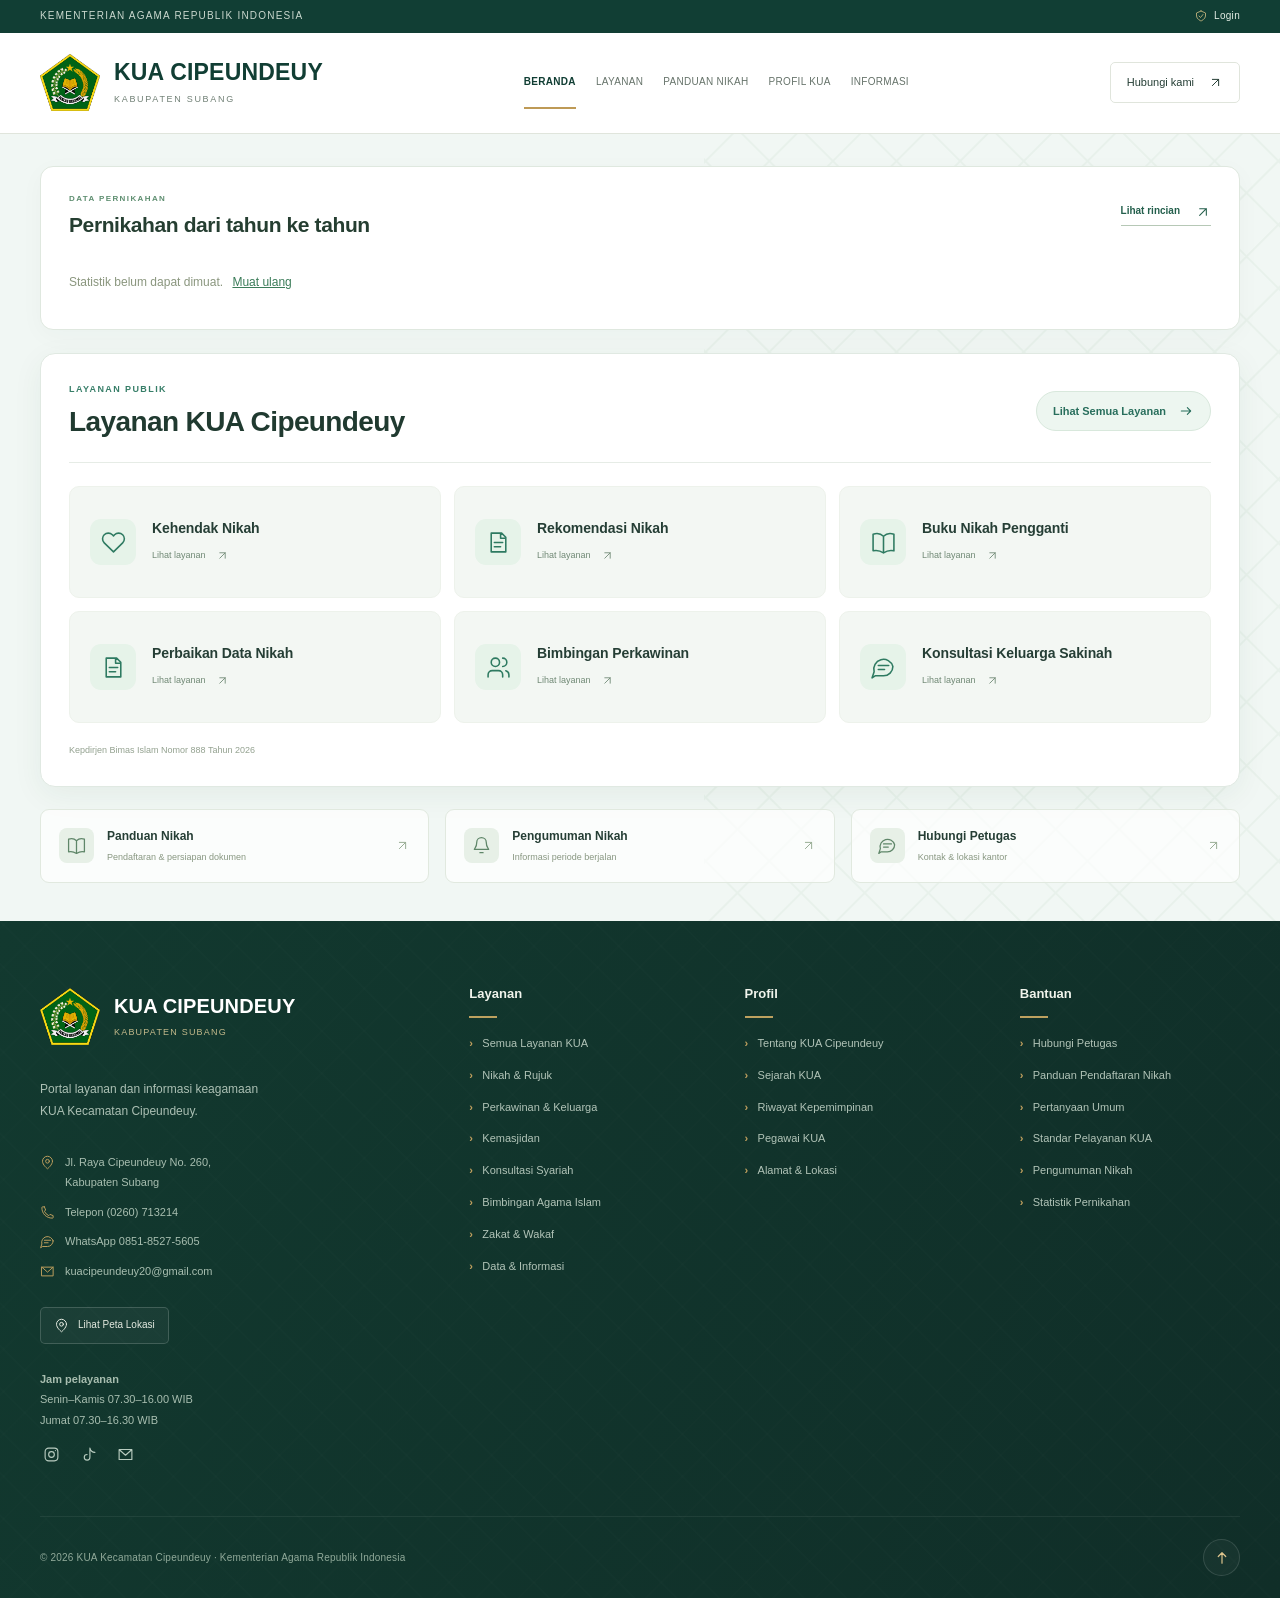
==== index.html @ 0cef2b8c "Add files via upload" ====
<!doctype html>
<html lang="id"><head><meta charset="utf-8"><meta name="viewport" content="width=device-width,initial-scale=1"><meta name="theme-color" content="#113e34"><meta name="description" content="Portal layanan KUA Kecamatan Cipeundeuy, Kabupaten Subang. Panduan layanan, pengumuman nikah, profil, dan kontak resmi."><title>KUA Cipeundeuy — Melayani dengan Hati</title><link rel="icon" href="assets/logo-kemenag-resmi.png"><link rel="stylesheet" href="style.css"></head><body>
<a class="skip" href="#main">Lewati ke konten</a><div class="utility"><div class="container"><span>KEMENTERIAN AGAMA REPUBLIK INDONESIA</span><a href="admin.html" id="adminLink" class="admin-entry" hidden>Panel Admin</a><button type="button" class="account-button" id="accountButton" aria-haspopup="dialog"><i data-icon="shield"></i><span id="accountButtonLabel">Login</span></button></div></div>
<header class="header"><div class="container header-inner"><a class="brand" href="#beranda" aria-label="KUA Cipeundeuy, beranda"><img src="assets/logo-kemenag-resmi.png" width="46" height="52" alt="Logo Kementerian Agama"><span><strong>KUA CIPEUNDEUY</strong><small>KABUPATEN SUBANG</small></span></a><nav class="desktop-nav" aria-label="Navigasi utama"><a href="#beranda">Beranda</a><a href="#layanan">Layanan</a><a href="#nikah">Panduan Nikah</a><a href="#profil">Profil KUA</a><a href="#informasi">Informasi</a></nav><a class="contact-top" href="#kontak">Hubungi kami <i data-icon="arrow"></i></a><button class="menu-toggle" aria-label="Buka menu" aria-expanded="false" aria-controls="mobileMenu"><i data-icon="menu"></i></button></div><nav id="mobileMenu" class="mobile-menu" hidden aria-label="Menu ponsel"><a href="#beranda">Beranda</a><a href="#layanan">Layanan masyarakat</a><a href="#nikah">Panduan nikah</a><a href="#profil">Profil & sejarah</a><a href="#pegawai">Pegawai KUA</a><a href="#informasi">Pengumuman & data</a><a href="#kontak">Kontak & lokasi</a></nav></header>
<main id="main" tabindex="-1"></main>
<footer class="footer official-footer" aria-label="Informasi dan navigasi KUA"><div class="container footer-top"><section class="footer-identity"><a class="brand light" href="#beranda"><img src="assets/logo-kemenag-resmi.png" width="62" height="70" alt="Logo Kementerian Agama"><span><strong>KUA CIPEUNDEUY</strong><small>KABUPATEN SUBANG</small></span></a><p class="footer-description">Portal layanan dan informasi keagamaan<br>KUA Kecamatan Cipeundeuy.</p><div class="footer-contact"><div><i data-icon="pin"></i><span>Jl. Raya Cipeundeuy No. 260,<br>Kabupaten Subang</span></div><a href="tel:0260713214"><i data-icon="phone"></i><span>Telepon (0260) 713214</span></a><a href="https://wa.me/6285185275605" target="_blank" rel="noopener"><i data-icon="chat"></i><span>WhatsApp 0851-8527-5605</span></a><a href="mailto:kuacipeundeuy20@gmail.com"><i data-icon="mail"></i><span>kuacipeundeuy20@gmail.com</span></a></div><a class="footer-map" href="https://www.google.com/maps/search/?api=1&query=Kantor+Urusan+Agama+Cipeundeuy+Subang" target="_blank" rel="noopener"><i data-icon="pin"></i>Lihat Peta Lokasi</a><p class="footer-hours"><strong>Jam pelayanan</strong><br>Senin–Kamis 07.30–16.00 WIB<br>Jumat 07.30–16.30 WIB</p><div class="footer-social" aria-label="Kanal resmi"><a href="https://www.instagram.com/kua.cipeundeuy.subang/" target="_blank" rel="noopener" aria-label="Instagram KUA Cipeundeuy"><svg viewBox="0 0 24 24" aria-hidden="true"><rect x="3" y="3" width="18" height="18" rx="5"/><circle cx="12" cy="12" r="4"/><path d="M17.5 6.5h.01"/></svg></a><a href="https://www.tiktok.com/@kua.cipeundeuy.subang" target="_blank" rel="noopener" aria-label="TikTok KUA Cipeundeuy"><svg viewBox="0 0 24 24" aria-hidden="true"><path d="M14 3v13a4 4 0 1 1-4-4M14 3c1 4 3 6 7 6"/></svg></a><a href="mailto:kuacipeundeuy20@gmail.com" aria-label="Email KUA Cipeundeuy"><i data-icon="mail"></i></a></div></section><section class="footer-links"><h3>Layanan</h3><a href="#layanan">Semua Layanan KUA</a><a href="#layanan?group=nikah">Nikah & Rujuk</a><a href="#layanan?group=keluarga">Perkawinan & Keluarga</a><a href="#layanan?group=masjid">Kemasjidan</a><a href="#layanan?group=syariah">Konsultasi Syariah</a><a href="#layanan?group=agama">Bimbingan Agama Islam</a><a href="#layanan?group=wakaf">Zakat & Wakaf</a><a href="#layanan?group=data">Data & Informasi</a></section><section class="footer-links"><h3>Profil</h3><a href="#profil">Tentang KUA Cipeundeuy</a><a href="#profil?section=sejarah">Sejarah KUA</a><a href="#profil?section=kepemimpinan">Riwayat Kepemimpinan</a><a href="#pegawai">Pegawai KUA</a><a href="#kontak">Alamat & Lokasi</a></section><section class="footer-links"><h3>Bantuan</h3><a href="#kontak">Hubungi Petugas</a><a href="#nikah">Panduan Pendaftaran Nikah</a><a href="#nikah?section=faq">Pertanyaan Umum</a><a href="assets/standar-pelayanan-kua-888-2026.pdf" target="_blank" rel="noopener">Standar Pelayanan KUA</a><a href="#informasi">Pengumuman Nikah</a><a href="#data">Statistik Pernikahan</a></section></div><div class="container footer-bottom"><span>© <span id="year"></span> KUA Kecamatan Cipeundeuy · Kementerian Agama Republik Indonesia</span><a href="#beranda" class="footer-backtop" aria-label="Kembali ke beranda"><i data-icon="right"></i></a></div></footer>
<nav class="bottom-nav" aria-label="Navigasi cepat ponsel"><a href="#beranda"><i data-icon="home"></i>Beranda</a><a href="#layanan"><i data-icon="grid"></i>Layanan</a><a href="#nikah"><i data-icon="book"></i>Panduan Nikah</a><a href="#informasi"><i data-icon="bell"></i>Informasi</a><a href="#kontak"><i data-icon="phone"></i>Kontak</a></nav>
<dialog id="detailDialog" aria-labelledby="dialogTitle"><div class="dialog-top"><span class="eyebrow">KUA CIPEUNDEUY</span><button id="closeDialog" class="icon-button" aria-label="Tutup"><i data-icon="close"></i></button></div><div id="dialogContent"></div></dialog><script type="module" src="app.js"></script><dialog id="accountDialog" aria-labelledby="accountTitle"><div class="dialog-top"><span class="eyebrow">AKSES PETUGAS</span><button type="button" class="icon-button" id="closeAccountDialog" aria-label="Tutup login"><i data-icon="close"></i></button></div><h2 id="accountTitle">Login Petugas</h2><p>Gunakan akun yang sudah terdaftar.</p><form id="accountForm"><label for="accountEmail">Email</label><input id="accountEmail" name="email" type="email" autocomplete="username" required placeholder="Email petugas"><label for="accountPassword">Password</label><input id="accountPassword" name="password" type="password" autocomplete="current-password" required placeholder="Masukkan password"><p id="accountError" class="account-error" role="status" aria-live="polite"></p><button type="submit" class="button" id="accountSubmit">Login</button></form></dialog><div id="accountNotice" class="account-notice" role="status" aria-live="polite" hidden></div><script type="module" src="auth.js"></script></body></html>
---- style.css ----
:root{--forest:#113e34;--green:#245f4c;--cream:#f7f6f0;--white:#fff;--gold:#be9a56;--ink:#253e35;--muted:#718077;--line:#e0e5dc;--soft:#eaf0e7}*{box-sizing:border-box}html{scroll-behavior:smooth;scroll-padding-top:96px}body{margin:0;color:var(--ink);background:var(--white);font:15px/1.65 'Segoe UI',Arial,sans-serif;-webkit-font-smoothing:antialiased}a{text-decoration:none;color:inherit}button,input,select{font:inherit}button,a,input,select,summary{touch-action:manipulation}button{cursor:pointer}button:focus-visible,a:focus-visible,input:focus-visible,summary:focus-visible,select:focus-visible{outline:3px solid var(--gold);outline-offset:4px}[hidden]{display:none!important}h1,h2,h3,p{margin:0}img{max-width:100%;display:block}svg{width:22px;height:22px;stroke:currentColor;fill:none;stroke-width:1.6;stroke-linecap:round;stroke-linejoin:round;flex-shrink:0}i{display:inline-flex;align-items:center;justify-content:center;font-style:normal}.container{width:min(1200px,calc(100% - 80px));margin:auto}.utility{background:var(--forest);color:#cbd9cf;font-size:10px;letter-spacing:1.2px;padding:8px 0}.utility .container{display:flex;justify-content:space-between}.utility a{letter-spacing:.2px}.utility strong{color:white;margin-left:10px;font-weight:500}.header{position:sticky;top:0;z-index:20;background:#fffffff5;backdrop-filter:blur(12px);border-bottom:1px solid var(--line)}.header-inner{height:90px;display:flex;align-items:center;justify-content:space-between;gap:24px}.brand{display:flex;align-items:center;gap:13px;flex-shrink:0}.brand img{object-fit:contain}.brand strong{display:block;font-size:21px;line-height:1.4;letter-spacing:-.5px;color:var(--forest)}.brand small{display:block;font-size:9px;letter-spacing:2px;color:var(--muted);margin-top:3px}.desktop-nav{display:flex;gap:27px;height:100%;align-items:center;font-size:12px}.desktop-nav a{position:relative;height:100%;display:flex;align-items:center;color:#66736a}.desktop-nav a.active{color:var(--forest);font-weight:600}.desktop-nav a.active:after{content:'';position:absolute;left:0;right:0;bottom:24px;height:2px;background:var(--gold)}.contact-top{padding:10px 16px;border:1px solid var(--line);display:flex;gap:14px;align-items:center;font-size:11px;border-radius:5px}.contact-top svg{width:15px;height:15px}.menu-toggle{display:none;background:none;border:0;color:var(--forest)}.mobile-menu{padding:10px 24px 22px;border-top:1px solid var(--line);background:white}.mobile-menu a{display:block;padding:10px 0;font-size:14px}.skip{position:fixed;top:-100px;left:20px;padding:10px;background:white;z-index:100}.skip:focus{top:10px}.eyebrow{font-size:10px;letter-spacing:2px;text-transform:uppercase;font-weight:600;color:#937e50;display:block}.serif{font-family:Georgia,'Times New Roman',serif;font-weight:400}.section{padding:70px 0}.section-head{display:flex;justify-content:space-between;align-items:end;gap:24px;margin-bottom:30px}.section-head h2{font:38px/1.2 Georgia,serif;letter-spacing:-.9px;margin-top:9px}.section-head p{font-size:13px;color:var(--muted);margin-top:12px;max-width:520px}.text-link{display:inline-flex;gap:15px;align-items:center;font-size:12px;font-weight:600;color:var(--green);border-bottom:1px solid #b6c8b6;padding-bottom:5px;white-space:nowrap}.text-link svg{width:16px;height:16px}.button{border:0;padding:13px 20px;border-radius:4px;background:var(--forest);color:white;display:inline-flex;gap:20px;align-items:center;font-size:12px;font-weight:600;justify-content:center}.button svg{width:16px;height:16px}.button.gold{background:#d8bf88;color:#1b3e31}.button.outline{background:transparent;border:1px solid var(--line);color:var(--forest)}.button:hover{filter:brightness(1.08)}
/* Opening composition */
.hero{background:var(--cream);padding:34px 0 0}.hero-grid{display:grid;grid-template-columns:1.15fr 1fr;gap:0;border-radius:8px;overflow:hidden;background:var(--forest);min-height:390px}.hero-copy{padding:48px 42px 45px;color:white;position:relative}.hero-copy:after{content:'';position:absolute;bottom:-90px;right:-70px;width:240px;height:240px;border:1px solid #ffffff0c;border-radius:50%;pointer-events:none}.hero-copy .eyebrow{color:#d1b77d;font-size:9px;display:flex;align-items:center;gap:10px}.hero-copy .eyebrow:before{content:'';height:1px;width:25px;background:#c6a86b}.hero h1{font:48px/1.13 Georgia,serif;letter-spacing:-1.2px;margin:22px 0 17px;position:relative;z-index:1}.hero h1 em{font-style:normal;color:#dfc68e}.hero-copy p{font-size:13px;color:#c3d4c8;max-width:380px;line-height:1.8}.hero-actions{display:flex;gap:24px;align-items:center;flex-wrap:wrap;margin-top:27px}.hero-actions .subtle{font-size:11px;color:#d4dfd5;display:flex;gap:8px;align-items:center}.hero-actions .subtle svg{width:16px}.hero-photo{position:relative;min-height:360px;background:#68806a;overflow:hidden}.hero-photo img{width:100%;height:100%;object-fit:cover;position:absolute;inset:0;filter:brightness(.86)}.hero-photo:after{content:'';position:absolute;inset:0;background:linear-gradient(0deg,#12352adc,transparent 70%)}.photo-caption{position:absolute;bottom:30px;left:30px;right:30px;z-index:1;color:white;display:flex;justify-content:space-between;gap:20px;align-items:end}.photo-caption small{color:#d7c48f;letter-spacing:1.5px;font-size:9px}.photo-caption strong{font:25px/1.3 Georgia;display:block;margin-top:7px}.photo-caption .photo-mark{border:1px solid #ffffff6b;width:40px;height:40px;display:grid;place-items:center;border-radius:50%}.quick-strip{display:grid;grid-template-columns:repeat(3,1fr);padding:24px 0;border-bottom:1px solid #dee3d8}.quick-strip a{display:flex;align-items:center;gap:15px;padding:2px 28px;border-right:1px solid #d9ded4}.quick-strip a:first-child{padding-left:0}.quick-strip a:last-child{border:0}.quick-strip svg{color:#778d6d;width:23px}.quick-strip strong{font-size:12px;display:block;font-weight:600}.quick-strip small{font-size:10px;color:var(--muted);display:block}.quick-strip .go{width:15px;margin-left:auto}.services{background:var(--cream);padding:48px 0 58px}.services .section-head{margin-bottom:26px}.search-box{display:flex;align-items:center;gap:12px;background:white;border:1px solid var(--line);border-radius:5px;padding:11px 14px;min-width:265px}.search-box svg{width:17px;color:#78907c}.search-box input{border:0;background:transparent;outline:0;min-width:0;width:100%;font-size:12px}.service-grid{display:grid;grid-template-columns:repeat(3,1fr);gap:15px}.service-card{padding:24px;background:#fff;border:1px solid #e0e4d9;border-radius:6px;position:relative;text-align:left;color:var(--ink);min-height:192px;transition:transform .18s,border-color .18s,box-shadow .18s}.service-card:hover{transform:translateY(-4px);border-color:#8fa58a;box-shadow:0 8px 26px #1d47330b}.service-card .s-icon{width:39px;height:39px;background:#eff3e9;border-radius:9px;color:#4d775b;display:grid;place-items:center}.service-card .s-icon svg{width:22px}.service-card .s-arrow{position:absolute;top:27px;right:24px;color:#99a88e}.service-card .s-arrow svg{width:17px}.service-card h3{font-size:15px;font-weight:600;letter-spacing:-.2px;margin:17px 0 7px}.service-card p{font-size:11px;color:var(--muted);max-width:280px;line-height:1.8}.service-card.featured{border-top:3px solid var(--gold);padding-top:22px}.service-note{font-size:10px;color:#7b846f;display:flex;gap:10px;margin-top:20px;align-items:center}.service-note svg{width:15px;height:15px}.empty{padding:30px;background:#f2f4ed;border:1px dashed #ccd7c8;border-radius:6px;color:var(--muted);font-size:13px;grid-column:1/-1}.empty strong{display:block;color:var(--ink);font-size:14px;margin-bottom:6px}.empty button{margin-top:14px}.announcement-section{background:#fff}.announcement-panel{display:grid;grid-template-columns: .7fr 1.3fr;gap:50px;align-items:start}.announcement-aside h2{font:38px/1.2 Georgia;margin:12px 0 18px;letter-spacing:-.8px}.announcement-aside p{color:var(--muted);font-size:13px;line-height:1.8;max-width:300px}.announcement-aside .text-link{margin-top:25px}.announcement-list{display:grid;gap:14px}.announcement-row{display:flex;gap:23px;align-items:center;background:#fafbf6;border:1px solid var(--line);padding:20px;border-radius:6px}.date-tile{text-align:center;background:#eaf0e6;border-radius:5px;min-width:62px;padding:9px 7px;line-height:1.1;color:var(--forest)}.date-tile small{font-size:9px;letter-spacing:1px;display:block}.date-tile strong{font:28px Georgia;display:block;margin:3px 0}.announcement-row h3{font:19px/1.4 Georgia;margin-bottom:4px}.announcement-row p{font-size:11px;color:var(--muted)}.announcement-row button{margin-left:auto;background:transparent;border:0;color:var(--green);padding:8px}.announcement-row svg{width:18px}.section-label{font-size:10px;color:var(--muted);display:flex;align-items:center;gap:7px;margin-bottom:13px}.dot{width:6px;height:6px;border-radius:50%;background:#628756;display:inline-block}.journey{background:#eef2e9}.journey-grid{display:grid;grid-template-columns:1fr 2fr;gap:70px}.journey h2{font:35px/1.2 Georgia;margin-top:12px}.steps{display:grid;grid-template-columns:repeat(4,1fr);gap:25px}.step-num{font:26px Georgia;color:var(--gold);padding-bottom:16px;border-bottom:1px solid #d5dfcf;display:block}.steps h3{font-size:12px;margin:17px 0 8px}.steps p{font-size:11px;color:var(--muted);line-height:1.8}.gallery-heading .text-link{margin-bottom:4px}.home-gallery{display:grid;grid-template-columns:1.1fr 1fr;gap:45px;align-items:center}.home-gallery-image{aspect-ratio:1.65;border-radius:6px;overflow:hidden;background:#e4eadf}.home-gallery-image img{width:100%;height:100%;object-fit:cover}.gallery-copy .pill{font-size:9px;letter-spacing:1px;background:var(--soft);padding:6px 10px;border-radius:3px;display:inline-block;color:var(--green)}.gallery-copy h3{font:30px/1.25 Georgia;margin:16px 0 12px}.gallery-copy p{font-size:13px;color:var(--muted);margin-bottom:20px}.gallery-copy small{color:#8a937f;font-size:10px;display:block;margin-bottom:15px}.cta{background:var(--cream);padding:0 0 65px}.cta-inner{background:var(--forest);border-radius:7px;padding:34px 40px;color:white;display:flex;justify-content:space-between;align-items:center;gap:25px}.cta h2{font:29px Georgia;margin-bottom:9px}.cta p{font-size:12px;color:#c2d2c5}.footer{background:#0c2f28;color:#a8beb0;padding-top:48px}.footer-top{display:grid;grid-template-columns:1.4fr .8fr .8fr 1.2fr;gap:35px;padding-bottom:40px}.brand.light strong{color:white;font-size:20px}.brand.light small{color:#a0b6a5}.footer h3{color:#e9eee5;font-size:11px;margin-bottom:17px;font-weight:600}.footer p{font-size:11px;line-height:1.9;margin-top:17px}.footer a:not(.brand){display:block;font-size:11px;margin-bottom:8px;overflow-wrap:anywhere}.footer-bottom{padding:18px 0;border-top:1px solid #ffffff13;display:flex;justify-content:space-between;gap:15px;font-size:9px;letter-spacing:.2px}.bottom-nav{display:none}
/* Inner pages */
.page-banner{background:var(--cream);padding:39px 0 42px;border-bottom:1px solid var(--line)}.breadcrumb{font-size:10px;color:#8c9688;margin-bottom:17px;display:flex;gap:10px;align-items:center}.breadcrumb a{color:var(--green)}.page-banner h1{font:46px/1.2 Georgia;letter-spacing:-1px;margin:8px 0 13px}.page-banner p{font-size:13px;color:var(--muted);max-width:620px}.page-content{padding:48px 0 70px;min-height:45vh}.page-nav{display:flex;gap:7px;flex-wrap:wrap;border-bottom:1px solid var(--line);padding-bottom:20px;margin-bottom:30px}.tab{padding:9px 16px;border:1px solid var(--line);border-radius:4px;background:white;color:var(--muted);font-size:11px}.tab.active{background:var(--forest);color:white;border-color:var(--forest)}.profile-intro{display:grid;grid-template-columns:1.1fr 1fr;gap:65px;margin-bottom:55px}.profile-intro h2{font:34px/1.25 Georgia;margin-bottom:18px}.profile-intro p{font-size:13px;color:var(--muted);line-height:1.9;margin-bottom:14px}.profile-facts{background:var(--soft);border-radius:7px;padding:30px}.profile-facts div{padding:14px 0;border-bottom:1px solid #d6dfd0;font-size:12px}.profile-facts div:last-child{border:0}.profile-facts small{color:var(--muted);display:block;font-size:10px}.profile-facts strong{font-weight:600}.timeline{display:grid;grid-template-columns:repeat(3,1fr);gap:30px;margin-top:25px}.timeline article{border-top:2px solid #c0a36c;padding-top:22px}.timeline .year{font:33px Georgia;color:var(--gold)}.timeline h3{font-size:14px;margin:12px 0 8px}.timeline p{font-size:12px;color:var(--muted)}.people-grid{display:grid;grid-template-columns:repeat(4,1fr);gap:22px}.person{border:1px solid var(--line);border-radius:6px;overflow:hidden;background:white}.person-img{aspect-ratio:1.1;background:#edf1e8;display:flex;align-items:center;justify-content:center;color:#809476;font:44px Georgia;overflow:hidden}.person-img img{width:100%;height:100%;object-fit:cover;object-position:50% 20%}.person-body{padding:18px}.person h3{font-size:14px;line-height:1.5;font-weight:600}.person p{font-size:11px;color:var(--muted);margin-top:7px}.person .period{display:inline-block;background:var(--soft);padding:4px 7px;margin-bottom:9px;border-radius:3px;font-size:9px;color:var(--green)}.leadership{margin-top:60px}.leadership h2{font:32px Georgia;margin-bottom:24px}.gallery-grid{display:grid;grid-template-columns:repeat(3,1fr);gap:24px}.gallery-item{border:1px solid var(--line);border-radius:6px;overflow:hidden;text-align:left;padding:0;background:white;color:var(--ink)}.gallery-item .media{aspect-ratio:1.5;overflow:hidden;background:var(--soft)}.gallery-item img,.gallery-item video{width:100%;height:100%;object-fit:cover;transition:transform .3s}.gallery-item:hover img{transform:scale(1.04)}.gallery-item .info{padding:20px}.gallery-item small{color:#8b997f;font-size:9px;text-transform:uppercase;letter-spacing:1px}.gallery-item h3{font:23px/1.3 Georgia;margin:10px 0}.gallery-item p{font-size:11px;color:var(--muted)}.contact-layout{display:grid;grid-template-columns:1fr 1.2fr;gap:55px}.contact-layout h2{font:31px Georgia;margin-bottom:22px}.contact-list{display:grid;gap:0}.contact-list a{padding:20px 0;display:flex;align-items:start;gap:18px;border-bottom:1px solid var(--line)}.contact-list svg{color:#79966c}.contact-list small{display:block;color:var(--muted);font-size:10px;margin-bottom:4px}.contact-list strong{font-size:13px;font-weight:600;overflow-wrap:anywhere}.location-panel{background:var(--soft);border:1px solid var(--line);border-radius:7px;padding:32px;position:relative;overflow:hidden;min-height:370px;display:flex;flex-direction:column;justify-content:end}.location-pattern{position:absolute;inset:0;background:linear-gradient(45deg,transparent 44%,#d5dfcf 45%,#d5dfcf 47%,transparent 48%),linear-gradient(-25deg,transparent 40%,#fff 41%,#fff 43%,transparent 44%);opacity:.7}.location-panel>div:not(.location-pattern){position:relative}.location-panel .pin{background:var(--forest);color:#d7bb7d;width:58px;height:58px;border-radius:50%;display:grid;place-items:center;margin-bottom:30px;box-shadow:0 0 0 12px #113e3410}.location-panel h3{font:29px Georgia;margin-bottom:10px}.location-panel p{font-size:12px;color:var(--muted);max-width:280px}.location-panel .button{margin-top:22px}.contact-notice{font-size:11px;color:var(--muted);margin-top:25px}.faq{margin-top:55px;max-width:850px}.faq h2{font:32px Georgia;margin-bottom:20px}.faq details{padding:18px 0;border-bottom:1px solid var(--line);font-size:13px}.faq summary{cursor:pointer;font-weight:600}.faq details p{font-size:12px;color:var(--muted);margin-top:12px;line-height:1.9}.stats-grid{display:grid;grid-template-columns:1fr 1fr;gap:20px;margin-bottom:25px}.stat{border:1px solid var(--line);border-radius:6px;padding:26px;background:#fbfcf8}.stat small{display:block;color:var(--muted);font-size:11px}.stat strong{font:35px Georgia;margin:7px 0;display:block}.stat span{font-size:10px;color:var(--muted)}.chart-panel{padding:28px;border:1px solid var(--line);border-radius:6px}.chart-panel h2{font:27px Georgia}.chart-panel p{font-size:11px;color:var(--muted);margin:10px 0 25px}.bar-chart{display:flex;align-items:end;gap:14px;min-height:220px;overflow-x:auto;padding:25px 5px 15px}.bar-item{min-width:40px;flex:1;text-align:center;font-size:10px;color:var(--muted)}.bar{width:70%;margin:7px auto;background:#41705b;border-radius:4px 4px 0 0;min-height:3px}.private-note{margin-top:22px;background:var(--soft);padding:20px;font-size:12px;color:var(--green);border-radius:6px}.private-note strong{display:block;margin-bottom:5px}.info-layout{max-width:950px}.info-layout .announcement-row{padding:25px}.service-subhead{margin:50px 0 20px;font:30px Georgia}dialog{width:min(640px,calc(100% - 32px));max-height:88vh;border:0;border-radius:10px;padding:28px;color:var(--ink);box-shadow:0 25px 100px #0003}dialog::backdrop{background:#0c3129bc;backdrop-filter:blur(4px)}.dialog-top{display:flex;justify-content:space-between;align-items:center;margin-bottom:18px}.icon-button{border:0;width:34px;height:34px;background:#eef2e8;color:var(--green);border-radius:50%;display:grid;place-items:center}.icon-button svg{width:17px}dialog h2{font:32px/1.25 Georgia;margin:12px 0 17px}dialog p{font-size:13px;color:var(--muted);line-height:1.9;margin-bottom:14px}dialog h3{font-size:13px;margin:21px 0 10px}dialog ul,dialog ol{padding-left:20px;font-size:12px;color:var(--muted);line-height:1.9}dialog .dialog-actions{display:flex;gap:12px;margin-top:25px;flex-wrap:wrap}.dialog-image{width:100%;max-height:55vh;object-fit:contain;border-radius:5px;background:var(--cream)}.couple{display:grid;grid-template-columns:1fr 1fr;gap:18px;margin:20px 0}.couple img{width:90px;height:110px;object-fit:cover;border-radius:6px;margin:auto}.couple div{text-align:center}.couple h3{font-size:13px;margin:10px 0 0}.couple small{font-size:10px;color:var(--muted)}.dialog-meta{background:var(--soft);padding:18px;border-radius:5px;font-size:12px}.dialog-meta p{margin:4px 0}.loading{color:var(--muted);font-size:12px;padding:25px 0;display:flex;align-items:center;gap:10px}.loading:before{content:'';width:12px;height:12px;border:2px solid #dce5d5;border-top-color:var(--green);border-radius:50%;animation:spin 1s linear infinite}@keyframes spin{to{transform:rotate(360deg)}}.page-content .search-box{max-width:400px;margin-bottom:25px}.preview-note{font-size:10px;color:var(--muted);margin-top:12px}
@media(min-width:1400px){.hero-grid{min-height:420px}.hero h1{font-size:53px}.hero-copy{padding:50px}}
@media(max-width:1050px){.container{width:calc(100% - 48px)}.desktop-nav{gap:17px}.brand strong{font-size:18px}.contact-top{display:none}.hero h1{font-size:44px}.hero-copy{padding:35px}.journey-grid{grid-template-columns:1fr;gap:30px}.people-grid{grid-template-columns:repeat(3,1fr)}.footer-top{grid-template-columns:1.2fr 1fr;gap:30px}.announcement-panel{gap:30px}.service-card{padding:20px}.hero-actions{gap:15px}.quick-strip a{padding:2px 18px}}
@media(max-width:720px){.container{width:calc(100% - 36px)}body{font-size:14px}.utility{font-size:8px;padding:7px 0;letter-spacing:.7px}.utility a{display:none}.header-inner{height:74px;gap:15px}.brand img{width:36px;height:42px}.brand strong{font-size:18px}.brand small{font-size:8px;letter-spacing:1.4px}.brand{gap:10px}.desktop-nav{display:none}.menu-toggle{display:grid;place-items:center;padding:9px}.header{position:sticky}.hero{padding-top:18px}.hero-grid{grid-template-columns:1fr;min-height:0;border-radius:6px}.hero-copy{padding:30px 24px 32px}.hero-copy .eyebrow{font-size:8px;letter-spacing:1.5px}.hero h1{font-size:38px;letter-spacing:-1px;margin:18px 0 14px}.hero-copy p{font-size:12px;max-width:100%;line-height:1.8}.hero-actions{margin-top:23px;gap:17px}.hero-actions .button{padding:12px 16px;font-size:11px;gap:13px}.hero-actions .subtle{font-size:10px}.hero-photo{display:none}.quick-strip{grid-template-columns:1fr 1fr;padding:19px 0;gap:0}.quick-strip a{padding:2px 0;gap:9px}.quick-strip a:nth-child(2){padding-left:17px;border:0}.quick-strip a:last-child{display:none}.quick-strip svg{width:19px}.quick-strip strong{font-size:10px}.quick-strip small{font-size:9px}.quick-strip .go{display:none}.section{padding:44px 0}.services{padding:33px 0 37px}.section-head{display:block;margin-bottom:22px}.section-head h2{font-size:31px;letter-spacing:-.7px}.section-head p{font-size:12px;margin-top:10px}.eyebrow{font-size:9px;letter-spacing:1.7px}.section-head .text-link{margin-top:18px;font-size:11px}.search-box{min-width:0;width:100%;padding:10px 12px;margin-top:18px}.search-box input{font-size:16px}.service-grid{grid-template-columns:repeat(2,minmax(0,1fr));gap:10px}.service-card{min-height:210px;padding:17px 15px}.service-card.featured{padding-top:15px}.service-card .s-icon{width:34px;height:34px;border-radius:7px}.service-card .s-icon svg{width:19px}.service-card .s-arrow{top:22px;right:14px}.service-card .s-arrow svg{width:13px}.service-card h3{font-size:13px;line-height:1.5;margin-top:15px;overflow-wrap:anywhere}.service-card p{font-size:10px;line-height:1.8}.service-note{font-size:9px;align-items:start;margin-top:16px}.service-note svg{margin-top:2px}.announcement-panel{grid-template-columns:1fr;gap:24px}.announcement-aside h2{font-size:31px;margin:10px 0 12px}.announcement-aside p{font-size:12px;max-width:100%}.announcement-aside .text-link{margin-top:16px;font-size:11px}.announcement-row{padding:16px;gap:14px}.announcement-row h3{font-size:17px}.announcement-row p{font-size:10px}.date-tile{min-width:50px;padding:8px 5px}.date-tile strong{font-size:25px}.date-tile small{font-size:8px}.announcement-row button{padding:3px}.journey-grid{gap:25px}.journey h2{font-size:30px;max-width:300px}.steps{grid-template-columns:repeat(2,1fr);gap:25px}.step-num{font-size:25px;padding-bottom:10px}.steps h3{font-size:12px;margin-top:13px}.steps p{font-size:11px}.home-gallery{grid-template-columns:1fr;gap:22px}.gallery-copy h3{font-size:26px;margin:12px 0 10px}.gallery-copy p{font-size:12px}.gallery-copy .text-link{font-size:11px}.cta{padding-bottom:40px}.cta-inner{padding:26px;display:block}.cta h2{font-size:27px;line-height:1.3}.cta p{font-size:11px}.cta .button{margin-top:22px}.footer{padding-top:35px}.footer-top{grid-template-columns:1fr 1fr;gap:28px 20px;padding-bottom:30px}.footer-top>div:first-child{grid-column:1/-1}.footer-top>div:last-child{grid-column:1/-1}.footer p{font-size:11px;margin-top:12px}.footer h3{margin-bottom:13px}.footer-bottom{display:block;font-size:9px;padding-bottom:98px}.footer-bottom span{display:block;margin-bottom:7px}.bottom-nav{display:flex;position:fixed;bottom:0;left:0;right:0;z-index:25;background:#fffffff7;backdrop-filter:blur(15px);border-top:1px solid #dbe3d6;justify-content:space-around;padding:9px 10px calc(9px + env(safe-area-inset-bottom));box-shadow:0 -5px 24px #123c3107}.bottom-nav a{display:flex;flex-direction:column;align-items:center;gap:4px;font-size:9px;color:#83907f;min-width:60px}.bottom-nav a svg{width:20px;height:20px}.bottom-nav a.active{color:var(--forest);font-weight:600}.page-banner{padding:25px 0 30px}.page-banner h1{font-size:36px}.page-banner p{font-size:12px}.breadcrumb{font-size:9px;margin-bottom:14px}.page-content{padding:30px 0 45px}.profile-intro{grid-template-columns:1fr;gap:22px;margin-bottom:36px}.profile-intro h2{font-size:29px}.profile-intro p{font-size:12px}.profile-facts{padding:20px}.timeline{grid-template-columns:1fr;gap:25px}.timeline article{display:grid;grid-template-columns:70px 1fr;gap:0 15px;padding-top:17px}.timeline .year{grid-row:span 2;font-size:29px}.timeline h3{margin:0 0 6px}.timeline p{font-size:11px}.people-grid{grid-template-columns:repeat(2,minmax(0,1fr));gap:12px}.person-body{padding:14px}.person h3{font-size:12px}.person p{font-size:10px}.leadership{margin-top:38px}.leadership h2{font-size:27px}.gallery-grid{grid-template-columns:1fr}.gallery-item h3{font-size:24px}.contact-layout{grid-template-columns:1fr;gap:28px}.contact-layout h2{font-size:29px;margin-bottom:10px}.location-panel{min-height:320px;padding:25px}.contact-list strong{font-size:12px}.contact-list a{padding:16px 0}.faq{margin-top:35px}.faq h2{font-size:28px}.faq details{font-size:12px}.stats-grid{gap:12px}.stat{padding:18px}.stat strong{font-size:27px}.stat small{font-size:10px}.chart-panel{padding:20px}.chart-panel h2{font-size:24px}.page-nav{gap:6px;margin-bottom:23px;padding-bottom:17px}.tab{font-size:10px;padding:8px 12px}.info-layout .announcement-row{padding:17px}.private-note{font-size:11px}.service-subhead{font-size:27px}.empty{font-size:12px;padding:23px}dialog{padding:22px;max-height:85vh}dialog h2{font-size:28px}dialog p{font-size:12px}.dialog-actions .button{width:100%}}
@media(prefers-reduced-motion:reduce){*,*::before,*::after{scroll-behavior:auto!important;animation:none!important;transition:none!important}}
.hero-title-mobile{display:none}@media(max-width:720px){.hero-title-desktop{display:none}.hero-title-mobile{display:block}.hero h1{font-size:31px;line-height:1.17}.hero-copy{padding:25px 22px}.hero-copy p{font-size:11px}.hero-actions{margin-top:20px}.hero-actions .subtle{font-size:9px}.hero-actions .button{padding:11px 13px}.hero-actions{gap:12px}}
.hero-grid{grid-template-columns:1.2fr 1fr}.hero-service-panel{margin:28px 28px 28px 0;background:#f3f2e8;border:1px solid #d5d9c4;border-radius:5px;padding:28px 30px;align-self:stretch;color:var(--forest)}.hero-service-panel .eyebrow{font-size:9px;color:#8f7a47}.hero-service-panel h2{font:32px/1.15 Georgia;margin:14px 0 12px;letter-spacing:-.7px}.hero-service-panel>p{font-size:11px;line-height:1.7;color:#7b8370;margin-bottom:18px}.hero-service-panel>a{display:flex;justify-content:space-between;align-items:center;gap:12px;padding:14px 0;border-top:1px solid #d7ddcd;font-size:11px;font-weight:600}.hero-service-panel>a>span{display:flex;gap:12px;align-items:center}.hero-service-panel>a svg{width:17px;height:17px;color:#678763}.hero-panel-note{display:flex;align-items:center;gap:8px;color:#839078;font-size:9px;margin-top:15px}.hero-panel-note svg{width:14px;height:14px}.practical-layout{display:grid;grid-template-columns:1fr 1.25fr;gap:70px;align-items:start}.practical-layout h2{font:37px/1.2 Georgia;margin:12px 0 15px}.practical-layout>div>p{font-size:12px;color:var(--muted);max-width:330px;margin-bottom:24px}.practical-faq details{padding:20px 0;border-bottom:1px solid var(--line)}.practical-faq summary{font-size:13px;font-weight:600;cursor:pointer}.practical-faq p{font-size:12px;color:var(--muted);line-height:1.9;padding-top:14px}@media(max-width:720px){.hero-grid{grid-template-columns:1fr}.hero-service-panel{display:none}.practical-layout{grid-template-columns:1fr;gap:12px}.practical-layout h2{font-size:30px}.practical-layout>div>p{font-size:12px}.practical-faq summary{font-size:12px}.practical-faq details{padding:17px 0}}
.marriage-hero{background:linear-gradient(115deg,#12473d,#277363);padding:30px 0 48px;color:white;position:relative;overflow:hidden}.marriage-hero:before{content:'';position:absolute;inset:0;background:repeating-linear-gradient(45deg,transparent,transparent 45px,#ffffff03 46px,#ffffff03 47px);pointer-events:none}.marriage-hero .container{position:relative}.marriage-hero .breadcrumb{color:#b2cbc0}.marriage-hero .breadcrumb a{color:#dfc58d}.marriage-hero .eyebrow{color:#dbc68f}.marriage-hero-content{display:flex;justify-content:space-between;align-items:center;gap:40px}.marriage-hero h1{font:46px/1.18 Georgia;letter-spacing:-1px;margin:17px 0}.marriage-hero h1 em{font-style:normal;color:#dfc48a}.marriage-hero p{font-size:13px;color:#c5d9ce;max-width:540px}.marriage-outline{color:white!important;border:1px solid #ffffff48!important;background:#ffffff0b!important}.marriage-emblem{width:210px;height:235px;border:1px solid #bfab6850;border-radius:110px 110px 5px 5px;display:flex;flex-direction:column;align-items:center;justify-content:center;gap:22px;color:#d1bc7b}.marriage-emblem svg{width:49px;height:49px;stroke-width:1}.marriage-emblem span{font-size:9px;line-height:2.1;letter-spacing:3px;text-align:center}.marriage-guide-grid{display:grid;grid-template-columns:repeat(3,1fr);gap:22px}.marriage-guide{border:1px solid var(--line);border-radius:7px;overflow:hidden;transition:.2s;background:white}.marriage-guide:hover{transform:translateY(-4px);box-shadow:0 8px 25px #113e340d;border-color:#8da283}.guide-art{height:104px;background:#eef2e7;display:flex;justify-content:space-between;align-items:center;padding:25px 27px;position:relative;overflow:hidden}.guide-art:after{content:'';width:130px;height:130px;border:1px solid #b7c9ab55;position:absolute;right:20px;top:-55px;border-radius:50%}.guide-art svg{width:44px;height:44px;color:#64805e;stroke-width:1.1}.guide-number{font:45px Georgia;color:#c7d3bb}.marriage-guide.primary .guide-art{background:var(--forest)}.marriage-guide.primary .guide-art svg{color:#d7bc7d}.marriage-guide.primary .guide-number{color:#496b4f}.guide-content{padding:24px}.guide-category{font-size:8px;letter-spacing:1.4px;color:#9a864e}.guide-content h3{font:23px/1.3 Georgia;margin:9px 0 10px}.guide-content p{font-size:12px;color:var(--muted);min-height:40px}.guide-action{display:flex;align-items:center;justify-content:space-between;margin-top:20px;font-size:11px;font-weight:600;color:var(--green);padding-top:14px;border-top:1px solid var(--line)}.guide-action svg{width:16px}.source-note{display:flex;gap:10px;margin-top:23px;font-size:10px;color:var(--muted);max-width:900px}.source-note svg{width:16px;height:16px;flex-shrink:0;margin-top:2px}.source-note a{color:var(--green);text-decoration:underline}.document-section{background:var(--cream)}.document-layout{display:grid;grid-template-columns:1fr 1.25fr;gap:80px}.document-layout h2{font:36px Georgia;margin:12px 0 16px}.document-layout p{font-size:12px;line-height:1.8;color:var(--muted);max-width:340px}.check-progress{display:block;margin:24px 0 15px;font-size:11px;color:#6c875d;font-weight:600}.document-checks label{display:flex;gap:14px;align-items:center;background:white;border:1px solid var(--line);padding:17px 19px;margin-bottom:10px;border-radius:4px;cursor:pointer;font-size:12px}.document-checks label input{width:16px;height:16px;accent-color:var(--forest);flex-shrink:0}.document-checks label input:checked+span{color:#708067;text-decoration:line-through}.document-checks svg{width:16px;margin-left:auto;color:#9aac8f}.document-checks small{display:block;font-size:10px;color:var(--muted);margin-top:15px}.marriage-steps{display:grid;grid-template-columns:repeat(4,1fr);gap:25px}.marriage-steps article{border-top:1px solid var(--line);padding-top:20px}.marriage-steps article>span{font:28px Georgia;color:var(--gold)}.marriage-steps h3{font-size:14px;margin:14px 0 8px}.marriage-steps p{font-size:12px;color:var(--muted)}.marriage-help{background:#f6f8f2}.desktop-nav{gap:22px}@media(max-width:1050px){.desktop-nav{gap:15px}.marriage-guide-grid{gap:15px}.document-layout{gap:35px}}@media(max-width:720px){.marriage-hero{padding:24px 0 33px}.marriage-hero h1{font-size:33px;letter-spacing:-.8px}.marriage-hero p{font-size:12px}.marriage-hero .hero-actions{gap:10px}.marriage-hero .hero-actions .button{width:100%}.marriage-emblem{display:none}.marriage-guide-grid{grid-template-columns:repeat(2,minmax(0,1fr));gap:11px}.guide-art{height:82px;padding:17px}.guide-art svg{width:32px;height:32px}.guide-number{font-size:31px}.guide-content{padding:16px 13px}.guide-category{font-size:7px;letter-spacing:.7px}.guide-content h3{font:19px/1.25 Georgia;margin:10px 0}.guide-content p{font-size:10px;min-height:54px}.guide-action{font-size:9px;gap:7px;margin-top:14px;padding-top:11px}.guide-action svg{width:13px;flex-shrink:0}.source-note{font-size:9px}.document-layout{grid-template-columns:1fr;gap:25px}.document-layout h2{font-size:29px}.document-checks label{font-size:11px;padding:15px}.marriage-steps{grid-template-columns:repeat(2,1fr);gap:24px}.marriage-steps h3{font-size:12px}.marriage-steps p{font-size:11px}.check-progress{margin-top:17px}}
/* Institutional identity and footer */
.header .brand{gap:14px}.header .brand img{width:60px;height:68px;object-fit:contain;flex-shrink:0}.header .brand strong{font-size:23px;letter-spacing:.2px;font-weight:750;line-height:1.25}.header .brand small{font-size:8px;letter-spacing:1px;margin-top:6px;color:#718076}.header-inner{height:100px}.desktop-nav{gap:20px}.official-footer{position:relative;background:linear-gradient(115deg,#12392f,#102e28);padding-top:62px}.official-footer:before{content:'';position:absolute;inset:0;pointer-events:none;opacity:.3;background-image:repeating-linear-gradient(45deg,transparent,transparent 27px,#ffffff08 28px,#ffffff08 29px,transparent 30px),repeating-linear-gradient(-45deg,transparent,transparent 27px,#ffffff07 28px,#ffffff07 29px,transparent 30px)}.official-footer>.container{position:relative}.official-footer .footer-top{grid-template-columns:1.7fr 1fr 1fr 1fr;gap:55px;padding-bottom:48px}.official-footer .brand{gap:14px}.official-footer .brand img{width:60px;height:68px;flex-shrink:0}.official-footer .brand strong{font-size:20px;font-weight:700;letter-spacing:.15px}.official-footer .brand small{color:#c3b98b;font-size:9px;letter-spacing:.6px;line-height:1.7;margin-top:5px}.official-footer .footer-description{font-size:12px;line-height:1.9;color:#acc0b4;margin:27px 0 30px}.footer-contact{display:grid;gap:10px;margin-bottom:25px}.official-footer .footer-contact>a,.footer-contact>div{display:flex;gap:10px;align-items:start;font-size:11px;line-height:1.8;margin:0}.footer-contact svg{width:15px;height:15px;color:#b99c5c;margin-top:2px;flex-shrink:0}.official-footer .footer-map{display:inline-flex!important;align-items:center;gap:9px;padding:9px 13px;background:#ffffff0a;border:1px solid #ffffff2b;border-radius:5px;color:#e4eae0;font-size:10px!important}.footer-map svg{width:15px;height:15px}.footer-social{display:flex;gap:14px;margin-top:10px}.official-footer .footer-social a{display:grid;place-items:center;width:23px;height:27px;color:#b9ccc0;margin:0}.footer-social svg{width:17px;height:17px}.footer-social a:hover{color:#dfc48a}.official-footer .footer-links h3{font-size:13px;position:relative;padding-bottom:14px;margin:0 0 16px;color:#f1f4ec;font-weight:600}.official-footer .footer-links h3:after{content:'';position:absolute;left:0;bottom:0;width:28px;height:2px;background:#bda15f}.official-footer .footer-links a{font-size:11px;line-height:1.8;margin:0 0 13px;padding-left:13px;position:relative;color:#b2c4b8}.official-footer .footer-links a:before{content:'›';position:absolute;left:0;top:0;color:#c2a15f;font-weight:bold}.official-footer .footer-links a:hover{color:#f0d69b}.official-footer .footer-bottom{display:flex;align-items:center;justify-content:space-between;gap:20px;border-top:1px solid #ffffff10;padding:22px 0;font-size:10px;color:#91aa9a}.official-footer .footer-bottom>span{display:block}.official-footer .footer-bottom #year{display:inline}.official-footer .footer-backtop{display:grid!important;place-items:center;width:37px;height:37px;border:1px solid #ffffff20;border-radius:50%;background:#ffffff08;margin:0!important;color:#ddc48c;flex-shrink:0}.footer-backtop svg{width:18px;height:18px;transform:rotate(-90deg)}@media(max-width:1100px){.header .brand strong{font-size:20px}.header .brand small{font-size:7px;letter-spacing:.5px}.desktop-nav{gap:16px}.official-footer .footer-top{gap:30px;grid-template-columns:1.5fr 1fr 1fr 1fr}}@media(max-width:900px) and (min-width:721px){.header .brand img{width:49px;height:57px}.header .brand strong{font-size:18px}.header .brand small{max-width:175px;font-size:7px}.desktop-nav{font-size:10px;gap:12px}}@media(max-width:720px){.header-inner{height:86px}.header .brand{gap:11px}.header .brand img{width:46px;height:54px}.header .brand strong{font-size:19px;letter-spacing:.2px}.header .brand small{font-size:7px;letter-spacing:.45px;max-width:190px;line-height:1.5;margin-top:4px}.menu-toggle{padding:5px}.official-footer{padding-top:35px}.official-footer .footer-top{grid-template-columns:1fr 1fr;gap:28px 25px;padding-bottom:30px}.official-footer .footer-identity{grid-column:1/-1}.official-footer .footer-links:last-child{grid-column:1/-1}.official-footer .footer-links:last-child{display:grid;grid-template-columns:1fr 1fr;gap:0 25px}.official-footer .footer-links:last-child h3{grid-column:1/-1}.official-footer .brand img{width:54px;height:63px}.official-footer .brand strong{font-size:20px}.official-footer .brand small{font-size:8px}.official-footer .footer-description{margin:20px 0 23px;font-size:11px}.footer-contact{gap:9px;margin-bottom:20px}.official-footer .footer-contact>a,.footer-contact>div{font-size:11px}.official-footer .footer-links h3{font-size:12px}.official-footer .footer-links a{font-size:11px;margin-bottom:12px}.official-footer .footer-bottom{padding:20px 0 98px;font-size:9px;align-items:start}.official-footer .footer-bottom>span{max-width:260px;line-height:1.8}.official-footer .footer-backtop{width:32px;height:32px}}@media(max-width:360px){.header .brand strong{font-size:17px}.header .brand small{max-width:175px;font-size:6.5px}.header .brand img{width:42px;height:50px}.header .brand{gap:8px}}
.desktop-nav a{text-transform:uppercase;font-size:10px;letter-spacing:.3px}@media(max-width:900px) and (min-width:721px){.desktop-nav a{font-size:9px;letter-spacing:0}}
/* Service-first public portal, following the Bimas Islam service menu pattern. */
.direct-home{background:#f1f7f4;padding:32px 0 38px;position:relative;min-height:510px}.direct-home:before{content:'';position:absolute;top:0;right:0;width:45%;height:100%;pointer-events:none;opacity:.35;background:repeating-linear-gradient(45deg,transparent,transparent 42px,#d8e7dc 43px,#d8e7dc 44px,transparent 45px),repeating-linear-gradient(-45deg,transparent,transparent 42px,#d8e7dc 43px,#d8e7dc 44px,transparent 45px)}.direct-home>.container{position:relative}.direct-panel{padding:28px;background:white;border:1px solid #e0e9e2;border-radius:15px;box-shadow:0 8px 30px #184c3510}.direct-heading{display:flex;justify-content:space-between;align-items:center;gap:20px;border-bottom:1px solid #e6ece6;padding-bottom:22px;margin-bottom:23px}.direct-heading .eyebrow{font-size:9px;letter-spacing:1.4px;color:#377e68}.direct-heading h1{font:700 28px/1.3 'Segoe UI',Arial,sans-serif;letter-spacing:-.6px;margin-top:7px;color:#203a30}.all-services-link{display:inline-flex;align-items:center;gap:12px;color:#286e5c;background:#edf6f0;border:1px solid #d8e8dc;padding:10px 16px;border-radius:25px;font-size:11px;font-weight:600;white-space:nowrap}.all-services-link svg{width:16px;height:16px}.catalog-grid{display:grid;grid-template-columns:repeat(3,minmax(0,1fr));gap:16px}.catalog-card{border:1px solid #e2e9df;background:white;border-radius:10px;padding:22px;text-align:left;color:var(--ink);transition:background .15s,border-color .15s,transform .15s;display:flex;align-items:start;gap:18px;min-width:0}.catalog-card:hover{background:#f6faf5;border-color:#a8c4ae;transform:translateY(-2px)}.catalog-symbol{width:46px;height:46px;display:grid;place-items:center;flex-shrink:0;border-radius:11px;color:#2e7a61;background:#e6f3e9}.catalog-symbol svg{width:25px;height:25px;stroke-width:1.5}.catalog-card-body{display:block;min-width:0}.catalog-card-body small{color:#7c947f;font-size:9px;letter-spacing:.3px;display:block;margin-bottom:7px}.catalog-card h3{font-size:14px;font-weight:650;line-height:1.45;letter-spacing:-.1px;overflow-wrap:anywhere}.catalog-card p{font-size:11px;color:var(--muted);line-height:1.7;margin-top:9px}.catalog-action{display:inline-flex;align-items:center;gap:10px;font-size:10px;color:#708975;margin-top:16px}.catalog-action svg{width:13px;height:13px}.home-service-grid{gap:13px}.catalog-card.compact{background:#f3f7f3;border:1px solid #edf2eb;min-height:112px;align-items:center;gap:16px;padding:20px}.catalog-card.compact:hover{background:#e9f4ec;border-color:#b2d0bb}.catalog-card.compact h3{font-size:14px}.catalog-card.compact .catalog-action{margin-top:9px;font-size:9px}.direct-source{font-size:9px;color:#93a18f;margin-top:20px}.mobile-all-services{display:none}.direct-information{display:grid;grid-template-columns:repeat(3,1fr);gap:16px;margin-top:22px}.direct-information a{display:flex;gap:13px;align-items:center;background:#ffffffb8;border:1px solid #e1e9df;border-radius:9px;padding:17px 18px;min-width:0}.direct-information a>svg{width:15px;height:15px;color:#99ad95;margin-left:auto}.direct-info-icon{background:#e7f0e7;width:35px;height:35px;color:#5f8669;border-radius:8px;display:grid;place-items:center;flex-shrink:0}.direct-info-icon svg{width:19px;height:19px}.direct-information strong{font-size:12px;display:block;font-weight:600}.direct-information small{font-size:9px;color:#889781;display:block;margin-top:3px}.catalog-banner{background:#eef6f0;border-bottom:1px solid #dfebdf;padding:26px 0 30px}.catalog-banner h1{font:700 33px/1.3 'Segoe UI',Arial,sans-serif;margin:9px 0 10px;letter-spacing:-.5px}.catalog-banner p{font-size:11px;color:#7a8c78}.catalog-banner .eyebrow{color:#4b8066}.catalog-page{padding:30px 0 55px;background:#fbfcf9;min-height:50vh}.catalog-tools{display:flex;justify-content:space-between;align-items:center;gap:25px;margin-bottom:23px}.catalog-tools .search-box{margin:0;max-width:470px;width:100%;border-color:#d9e4d8;border-radius:8px}.standard-download{display:flex;align-items:center;gap:8px;font-size:10px;color:#5f8266;white-space:nowrap}.standard-download svg{width:16px;height:16px}.category-filters{display:flex;gap:8px;flex-wrap:wrap;margin-bottom:23px}.category-filter{border:1px solid #dde6d9;background:white;border-radius:6px;padding:9px 12px;color:#6c806a;font-size:10px;display:flex;gap:9px;align-items:center}.category-filter.active{background:#236950;border-color:#236950;color:white}.category-filter span{font-size:8px;min-width:18px;height:18px;border-radius:10px;background:#eef3e9;color:#7a9276;display:grid;place-items:center}.category-filter.active span{background:#ffffff21;color:#e9f1e1}.catalog-results{font-size:10px;color:#8b9983;margin-bottom:16px}.catalog-footnote{font-size:10px;color:#8a987e;margin-top:24px}.standard-detail{background:#f2f6ed;border:1px solid #dce6d6;padding:18px;border-radius:6px;display:grid;gap:10px;margin:20px 0}.standard-detail small{font-size:8px;letter-spacing:1px;color:#8b9979}.standard-detail strong{font-size:13px;font-weight:600;line-height:1.6}.standard-detail>span{font-size:10px;color:#7f9075}@media(max-width:1050px){.catalog-grid{grid-template-columns:repeat(2,minmax(0,1fr))}.catalog-card.compact{min-height:112px}.direct-information{gap:11px}.direct-information a{padding:15px 12px}.direct-information strong{font-size:11px}.direct-information small{font-size:8px}.direct-information a>svg{display:none}}@media(max-width:720px){.direct-home{padding:18px 0 25px;min-height:0}.direct-panel{padding:21px 15px 17px;border-radius:12px}.direct-heading{padding-bottom:17px;margin-bottom:16px;gap:12px}.direct-heading h1{font-size:23px;letter-spacing:-.6px;margin-top:6px}.direct-heading .eyebrow{font-size:8px}.all-services-link{display:none}.home-service-grid{gap:10px}.catalog-card.compact{padding:17px 10px 14px;min-height:148px;flex-direction:column;gap:12px;align-items:center;text-align:center;border-radius:8px}.catalog-symbol{width:40px;height:40px;border-radius:10px}.catalog-symbol svg{width:23px;height:23px}.catalog-card.compact h3{font-size:12px;line-height:1.5}.catalog-card.compact .catalog-action{font-size:8px;margin-top:8px;gap:7px}.mobile-all-services{display:flex;align-items:center;justify-content:center;gap:13px;padding:12px 14px;margin-top:15px;background:#e8f3eb;color:#2b735a;border:1px solid #d6e7d9;border-radius:7px;font-size:11px;font-weight:600}.mobile-all-services svg{width:15px;height:15px}.direct-source{font-size:8px;line-height:1.5;text-align:center;margin-top:14px}.direct-information{grid-template-columns:1fr;gap:8px;margin-top:14px}.direct-information a{padding:13px 15px;gap:12px}.direct-information strong{font-size:11px}.direct-information small{font-size:9px}.direct-information a>svg{display:block;width:14px;height:14px}.direct-info-icon{width:31px;height:31px}.direct-info-icon svg{width:17px;height:17px}.catalog-banner{padding:23px 0}.catalog-banner h1{font-size:29px}.catalog-banner p{font-size:10px;line-height:1.8}.catalog-page{padding:23px 0 35px}.catalog-tools{flex-direction:column;align-items:start;gap:13px;margin-bottom:21px}.catalog-tools .search-box input{font-size:16px}.standard-download{font-size:10px}.category-filters{gap:7px;margin-bottom:18px}.category-filter{padding:8px 10px;font-size:9px;gap:6px}.catalog-grid{gap:11px}.catalog-card:not(.compact){padding:16px 13px;display:block}.catalog-card:not(.compact) .catalog-symbol{margin-bottom:13px;width:37px;height:37px}.catalog-card h3{font-size:12px;line-height:1.5}.catalog-card p{font-size:10px;line-height:1.75;margin-top:8px}.catalog-card-body small{font-size:8px}.catalog-action{font-size:9px;gap:8px;margin-top:13px}.catalog-card:not(.compact){border-radius:7px}.catalog-footnote{font-size:9px;line-height:1.8}.catalog-results{font-size:9px}.standard-detail strong{font-size:12px}.standard-detail>span{font-size:9px}}
.home-statistics{background:white;border:1px solid #dfe8df;border-radius:13px;padding:25px 28px 20px;margin-bottom:23px;box-shadow:0 6px 25px #184c3508}.home-stats-heading{display:flex;justify-content:space-between;align-items:center;gap:20px;margin-bottom:19px}.home-stats-heading .eyebrow{font-size:8px;letter-spacing:1.4px;color:#5e8e70}.home-stats-heading h2{font:650 21px/1.3 'Segoe UI',Arial,sans-serif;color:#253e31;margin-top:6px;letter-spacing:-.4px}.home-stats-heading .text-link{font-size:10px}.home-stats-summary{display:flex;gap:35px;align-items:center;margin-bottom:16px;padding-bottom:17px;border-bottom:1px solid #e9eee4}.home-stats-summary>div small{font-size:9px;color:#8a9882;display:block;margin-bottom:4px}.home-stats-summary>div strong{font:700 24px/1.2 'Segoe UI',Arial,sans-serif;letter-spacing:-.5px;color:#286a50}.stats-live{display:flex;align-items:center;gap:7px;margin-left:auto;font-size:9px;color:#8b9b7f;background:#f2f7ee;padding:5px 10px;border-radius:16px;white-space:nowrap}.annual-scroll{overflow-x:auto;overscroll-behavior-x:contain;scrollbar-width:thin;scrollbar-color:#b7cdb2 transparent;padding-bottom:4px}.annual-bars{display:flex;gap:13px;align-items:end;min-width:690px;height:161px;padding:5px 3px 0}.annual-column{display:flex;flex:1;flex-direction:column;align-items:center;min-width:29px;height:100%;justify-content:end}.annual-value{font-size:9px;color:#5d7f60;margin-bottom:6px}.annual-bar-slot{height:112px;width:100%;display:flex;align-items:end;justify-content:center;border-bottom:1px solid #e3e9dc}.annual-bar{background:linear-gradient(0deg,#397f60,#73ac83);width:65%;max-width:36px;border-radius:4px 4px 0 0;min-height:2px}.annual-bar.latest{background:linear-gradient(0deg,#b7984e,#ddc58b)}.annual-year{font-size:9px;color:#8a9980;display:block;margin-top:8px}.annual-note{font-size:9px;color:#91a084;margin:13px 0 0;line-height:1.7}.annual-scroll-note{display:none}.stats-unavailable{font-size:12px;padding:15px 0;color:#8a967e}.stats-unavailable button{background:none;border:0;color:#3b7c59;text-decoration:underline;font-size:12px}.annual-table{margin-top:23px;font-size:12px;border:1px solid var(--line);border-radius:7px;padding:17px}.annual-table summary{cursor:pointer;color:var(--green);font-weight:600}.annual-table table{border-collapse:collapse;width:100%;max-width:600px;margin-top:15px;text-align:left;font-size:12px}.annual-table caption{text-align:left;margin-bottom:13px;color:var(--muted);font-size:11px}.annual-table th,.annual-table td{padding:9px 13px;border-bottom:1px solid var(--line)}.annual-table thead{background:#eef5e9}.annual-table td{text-align:right}.annual-table th[scope="row"]{font-weight:400}@media(max-width:720px){.home-statistics{padding:20px 16px 16px;margin-bottom:16px;border-radius:11px}.home-stats-heading{gap:10px;margin-bottom:16px;align-items:start}.home-stats-heading h2{font-size:18px;line-height:1.4;max-width:210px;margin-top:5px}.home-stats-heading .text-link{font-size:8px;gap:5px;margin-top:20px}.home-stats-heading .text-link svg{width:12px;height:12px}.home-stats-heading .eyebrow{font-size:7px}.home-stats-summary{gap:14px;justify-content:space-between;flex-wrap:wrap;margin-bottom:10px;padding-bottom:12px}.home-stats-summary>div small{font-size:8px;line-height:1.5;max-width:90px}.home-stats-summary>div strong{font-size:19px}.home-stats-summary .stats-live{display:none}.annual-bars{height:145px;min-width:660px;gap:12px}.annual-bar-slot{height:100px}.annual-value{font-size:8px}.annual-year{font-size:9px}.annual-note{font-size:8px;margin-top:10px;line-height:1.7}.annual-scroll-note{display:block;font-size:8px;color:#8b9f80;margin-top:7px}.annual-table{padding:14px}.annual-table table{font-size:11px}.chart-panel .annual-bars{height:165px}.chart-panel .annual-bar-slot{height:120px}}
.utility .account-button{border:0;padding:0;background:none;color:#e5eee6;display:inline-flex;align-items:center;gap:7px;line-height:1.6;font-size:10px;letter-spacing:.3px;cursor:pointer}.account-button svg{width:12px;height:12px;color:#d4bf84}.account-button:disabled{opacity:.6;cursor:wait}.header .brand small{letter-spacing:1.7px;font-size:9px}.official-footer .brand small{letter-spacing:1.2px;font-size:9px;margin-top:5px}.official-footer .footer-links:last-child{display:block}.official-footer .footer-links a{margin-bottom:12px}#accountDialog{max-width:410px;padding:28px}#accountDialog h2{font:600 25px 'Segoe UI',Arial,sans-serif;letter-spacing:-.5px;margin:12px 0 8px}#accountDialog>p{font-size:12px;margin-bottom:22px}#accountForm{display:grid;gap:8px}#accountForm label{font-size:11px;font-weight:600;color:#61795e;margin-top:5px}#accountForm input{padding:11px 13px;border:1px solid #d7e2d2;border-radius:5px;background:white;color:var(--ink);font-size:14px;width:100%;min-width:0}#accountForm .button{margin-top:4px;width:100%;font-size:12px}#accountForm .button:disabled{opacity:.65;cursor:wait}.account-error{font-size:11px!important;line-height:1.7!important;color:#a64435!important;margin:4px 0!important;min-height:5px}.account-notice{position:fixed;bottom:25px;left:50%;transform:translateX(-50%);z-index:100;background:#164b36;color:white;border:1px solid #77a182;padding:12px 20px;border-radius:6px;box-shadow:0 5px 22px #0002;font-size:12px;width:max-content;max-width:calc(100% - 40px)}@media(max-width:720px){.utility .account-button{display:inline-flex;font-size:9px;gap:5px}.utility .account-button svg{width:11px;height:11px}.utility .container{align-items:center}.utility{padding:7px 0}.header .brand small{font-size:8px;letter-spacing:1.2px}.official-footer .footer-links:last-child{display:block}.official-footer .footer-links:last-child h3{grid-column:auto}.official-footer .footer-links:last-child{grid-column:auto}.official-footer .footer-links:nth-of-type(2){grid-column:1/-1;display:grid;grid-template-columns:1fr 1fr;gap:0 25px}.official-footer .footer-links:nth-of-type(2) h3{grid-column:1/-1}.account-notice{bottom:88px;font-size:11px}#accountDialog{padding:24px}#accountForm input{font-size:16px}}

.service-detail-sections{margin-top:22px;border-top:1px solid var(--line)}.service-detail-sections details{border-bottom:1px solid var(--line)}.service-detail-sections summary{display:flex;gap:13px;align-items:center;cursor:pointer;padding:17px 0;font-size:15px;font-weight:600;list-style:none}.service-detail-sections summary:after{content:'+';margin-left:auto;font-size:22px;font-weight:400}.service-detail-sections details[open] summary:after{content:'−'}.service-detail-sections summary span{font-size:11px;color:#758b7e}.service-detail-body{padding:0 0 15px 28px}.service-detail-body p{font-size:13px;line-height:1.85;margin:0 0 10px}.detail-source-note{color:var(--muted);font-size:11px!important;margin-top:18px}.service-review{padding:18px;background:#fbf4e3;border:1px solid #e8d8ac;border-radius:7px;margin:20px 0}.service-review h3{margin:0 0 10px;font-size:16px}.service-review p{margin:0} @media(max-width:700px){.service-detail-body{padding-left:0}.service-detail-sections summary{font-size:14px}.service-detail-body p{font-size:13px}}

.profile-page{background:#fbfcf9}.profile-nav{display:flex;gap:8px;flex-wrap:wrap;padding-bottom:24px;margin-bottom:32px;border-bottom:1px solid var(--line)}.profile-nav a{display:flex;align-items:center;gap:8px;padding:10px 16px;background:white;border:1px solid var(--line);border-radius:5px;font-size:12px}.profile-nav a:hover{background:#e9f1e9}.profile-nav svg{width:14px;height:14px}.profile-page .profile-intro{gap:60px;align-items:start}.profile-page .profile-intro h2{font-size:36px;line-height:1.25;margin:15px 0 20px}.profile-actions{display:flex;align-items:center;gap:22px;flex-wrap:wrap;margin-top:25px}.profile-facts>.text-link{margin-top:20px}.profile-history{padding:34px;background:#f0f5ec;border-radius:8px}.profile-history h2,.leadership h2,.profile-visit h2{font-size:30px;margin:12px 0 25px}.profile-history .timeline{margin-top:15px}.head-history{list-style:none;padding:0;margin:0;display:grid;grid-template-columns:1fr 1fr;gap:0 30px}.head-history li{display:grid;grid-template-columns:23px 48px 1fr;align-items:center;gap:14px;padding:20px 0;border-bottom:1px solid var(--line)}.history-index{font-size:11px;color:#83927f}.history-avatar{width:48px;height:55px;background:#e9efe5;border-radius:4px;display:grid;place-items:center;overflow:hidden;color:#6b826e}.history-avatar img{width:100%;height:100%;object-fit:cover;object-position:top}.history-avatar svg{width:24px;height:24px}.head-history h3{font:600 14px/1.5 Arial,sans-serif;margin:0 0 3px}.head-history p{font-size:11px;color:var(--muted);margin:0}.history-period{grid-column:3;font-size:11px;color:#456a51;margin-top:-10px}.profile-visit{margin-top:50px;background:white;border:1px solid var(--line);padding:30px;display:flex;align-items:center;justify-content:space-between;gap:25px;border-radius:8px}.profile-visit>div>svg{width:24px;height:24px;display:block;margin-bottom:14px;color:#4e7353}.profile-visit h2{margin-bottom:12px}.profile-visit p{font-size:13px;margin:8px 0}.profile-hours{color:var(--muted);font-size:11px!important}.profile-visit-actions{display:flex;flex-direction:column;gap:10px;flex-shrink:0}#profileAbout,#profileHistory,#profileLeadership{scroll-margin-top:120px}@media(max-width:700px){.profile-nav{gap:7px;margin-bottom:25px}.profile-nav a{font-size:11px;padding:9px 12px}.profile-page .profile-intro{gap:28px}.profile-page .profile-intro h2{font-size:30px}.profile-history{padding:22px}.profile-history h2,.leadership h2,.profile-visit h2{font-size:26px}.head-history{grid-template-columns:1fr}.head-history li{gap:12px}.profile-visit{display:block;padding:23px}.profile-visit-actions{margin-top:23px}.profile-actions{gap:20px}.leadership .section-head{display:block}.leadership .section-head>a{margin-top:12px}#profileAbout,#profileHistory,#profileLeadership{scroll-margin-top:100px}}

.office-hours{margin-top:25px;padding:22px;background:#f1f5ec;border:1px solid var(--line);border-radius:7px}.office-hours h3{font-size:20px;margin:12px 0 17px}.office-hours dl{margin:0}.office-hours dl>div{display:flex;justify-content:space-between;gap:15px;padding:12px 0;border-top:1px solid #dbe4d4;font-size:13px}.office-hours dd{margin:0;font-weight:600;white-space:nowrap}.office-hours p{font-size:11px;color:var(--muted);line-height:1.8;margin:15px 0 0}.information-links{display:grid;grid-template-columns:repeat(3,1fr);gap:16px;margin:25px 0 38px}.information-links a{display:flex;align-items:start;gap:14px;background:#f1f5ec;border:1px solid var(--line);border-radius:6px;padding:22px}.information-links a>svg{width:21px;height:21px;flex-shrink:0;color:#688069}.information-links a>svg:last-child{width:15px;margin-left:auto}.information-links strong{display:block;font-size:14px;margin-bottom:7px}.information-links small{font-size:11px;line-height:1.8;color:var(--muted)}.announcement-heading{font-size:28px;margin:0 0 20px}.footer-hours{font-size:11px;line-height:1.9}@media(max-width:700px){.information-links{grid-template-columns:1fr;gap:12px;margin-top:18px}.information-links a{padding:19px}.office-hours{padding:20px}.office-hours dl>div{font-size:12px}.announcement-heading{font-size:25px}}
.utility .admin-entry{display:inline-flex;align-items:center;margin-right:16px;font-size:10px;letter-spacing:.2px}.utility .admin-entry[hidden]{display:none!important}@media(max-width:700px){.utility .admin-entry{display:inline-flex;font-size:9px;margin-right:10px}}

/* Panduan nikah: persyaratan, alur, biaya dan bantuan. */
.nikah-guide-hero .marriage-hero-content{display:grid;grid-template-columns:minmax(0,1.8fr) minmax(240px,1fr);gap:65px;align-items:center}.nikah-guide-hero .hero-actions{gap:12px}.nikah-hero-note{padding:28px;border:1px solid #ffffff36;border-radius:8px;background:#ffffff08}.nikah-hero-note .eyebrow{color:#ddc790}.nikah-hero-note strong{display:block;font:42px/1.2 Georgia,serif;color:#ebd497;margin:17px 0}.nikah-hero-note p{font-size:13px;line-height:1.9;color:#d9e5db}.nikah-hero-note a{font-size:11px;color:#e6d5ab;display:flex;gap:12px;align-items:center;margin-top:20px}.nikah-hero-note svg{width:15px;height:15px}.nikah-guide-content{background:#fbfcf9}.nikah-section-nav{display:flex;gap:10px;flex-wrap:wrap;padding-bottom:28px;border-bottom:1px solid var(--line)}.nikah-section-nav a{font-size:12px;padding:10px 15px;background:white;border:1px solid var(--line);border-radius:5px}.nikah-section-nav a:hover{background:#e9f0e5}.nikah-block{padding:42px 0;border-bottom:1px solid var(--line);scroll-margin-top:110px}.nikah-block h2{font-size:32px;margin:12px 0 15px}.nikah-block>.section-head{margin-bottom:24px}.nikah-block>p,.nikah-block .section-head p{font-size:13px;color:var(--muted);line-height:1.9}.nikah-checklist{display:grid;grid-template-columns:1fr 1fr;gap:12px}.nikah-checklist label{display:flex;gap:13px;align-items:start;background:white;border:1px solid var(--line);border-radius:6px;padding:20px;font-size:13px;line-height:1.85;cursor:pointer}.nikah-checklist input{width:18px;height:18px;flex-shrink:0;margin:3px 0 0;accent-color:#265b3c}.nikah-checklist label:has(input:checked){background:#eaf2e5;border-color:#91b280}.nikah-small{font-size:11px!important;color:var(--muted);line-height:1.85;margin-top:17px}.nikah-accordions{margin-top:24px;display:grid;gap:10px}.nikah-accordions details{border:1px solid var(--line);border-radius:6px;background:white;padding:0 22px}.nikah-accordions summary{padding:18px 28px 18px 0;cursor:pointer;font-size:14px;font-weight:600;list-style:none;position:relative;line-height:1.7}.nikah-accordions summary:after{content:'+';position:absolute;right:0;top:17px;font-size:22px;font-weight:400}.nikah-accordions details[open] summary:after{content:'−'}.nikah-accordions details p{font-size:13px;line-height:1.9;color:#5d7264;margin:0 0 20px}.nikah-accordions button{border:0;background:none;margin:0 0 20px;padding:0;font:inherit;font-size:12px;cursor:pointer}.nikah-detail-list{padding-left:21px;margin:15px 0 22px}.nikah-detail-list li{font-size:13px;line-height:1.9;color:#526b5b;margin-bottom:12px;padding-left:4px}.nikah-process{list-style:none;margin:25px 0 0;padding:0;display:grid;grid-template-columns:1fr 1fr;gap:16px}.nikah-process li{display:flex;gap:18px;padding:24px;background:white;border:1px solid var(--line);border-radius:6px}.nikah-process li>span{font:28px/1.2 Georgia,serif;color:#aa935f}.nikah-process h3{font-size:15px;margin:0 0 10px}.nikah-process p{font-size:12px;line-height:1.9;color:var(--muted);margin:0}.nikah-facts-grid{display:grid;grid-template-columns:1fr 1fr;gap:20px;margin-top:25px}.nikah-facts-grid article{background:#f0f5eb;padding:28px;border-radius:7px;border:1px solid var(--line)}.nikah-facts-grid h3{font-size:21px;margin:16px 0}.nikah-facts-icon svg{width:26px;height:26px;color:#668465}.nikah-office{display:flex;gap:15px 25px;align-items:center;flex-wrap:wrap;background:white;padding:22px;border:1px solid var(--line);border-radius:6px;margin-top:20px;font-size:12px}.nikah-office strong{width:100%;font-size:14px}.nikah-office a{display:flex;align-items:center;gap:8px;color:#315e40}.nikah-office svg{width:14px;height:14px}.nikah-reference{display:grid;grid-template-columns:1.5fr 1fr;gap:40px;padding:32px;background:#f1f5ec;border-radius:7px;margin-top:35px}.nikah-reference h3{font-size:21px;margin:12px 0}.nikah-reference p{font-size:12px;color:var(--muted);line-height:1.9}.nikah-reference>div:last-child{display:flex;flex-direction:column;justify-content:center;gap:12px}.nikah-guide-content .marriage-help{background:transparent}.nikah-block summary:focus-visible,.nikah-checklist input:focus-visible{outline:2px solid #799e67;outline-offset:4px}@media(max-width:700px){.nikah-guide-hero .marriage-hero-content{grid-template-columns:1fr;gap:28px}.nikah-guide-hero .hero-actions{display:grid;grid-template-columns:1fr}.nikah-guide-hero .hero-actions a{justify-content:center}.nikah-hero-note{padding:22px}.nikah-hero-note strong{font-size:34px}.nikah-section-nav{gap:7px;padding-bottom:20px}.nikah-section-nav a{font-size:10px;padding:9px 12px}.nikah-block{padding:30px 0;scroll-margin-top:95px}.nikah-block h2{font-size:27px}.nikah-checklist,.nikah-process,.nikah-facts-grid{grid-template-columns:1fr}.nikah-checklist label{padding:17px;font-size:12px}.nikah-block .section-head{display:block}.nikah-block .check-progress{display:inline-block;margin-top:14px}.nikah-accordions details{padding:0 17px}.nikah-accordions summary{font-size:13px}.nikah-accordions details p,.nikah-detail-list li{font-size:12px}.nikah-process li{padding:20px}.nikah-process h3{font-size:14px}.nikah-facts-grid article{padding:22px}.nikah-office{display:grid;gap:10px}.nikah-reference{grid-template-columns:1fr;gap:15px;padding:24px}.nikah-guide-hero h1{font-size:37px}}

/* Lima menu navigasi cepat ponsel. */
@media(max-width:700px){.bottom-nav{gap:0;padding-left:5px;padding-right:5px}.bottom-nav a{flex:1;min-width:0;max-width:20%;font-size:9px;line-height:1.5;text-align:center;white-space:nowrap}.bottom-nav a svg{width:20px;height:20px}}
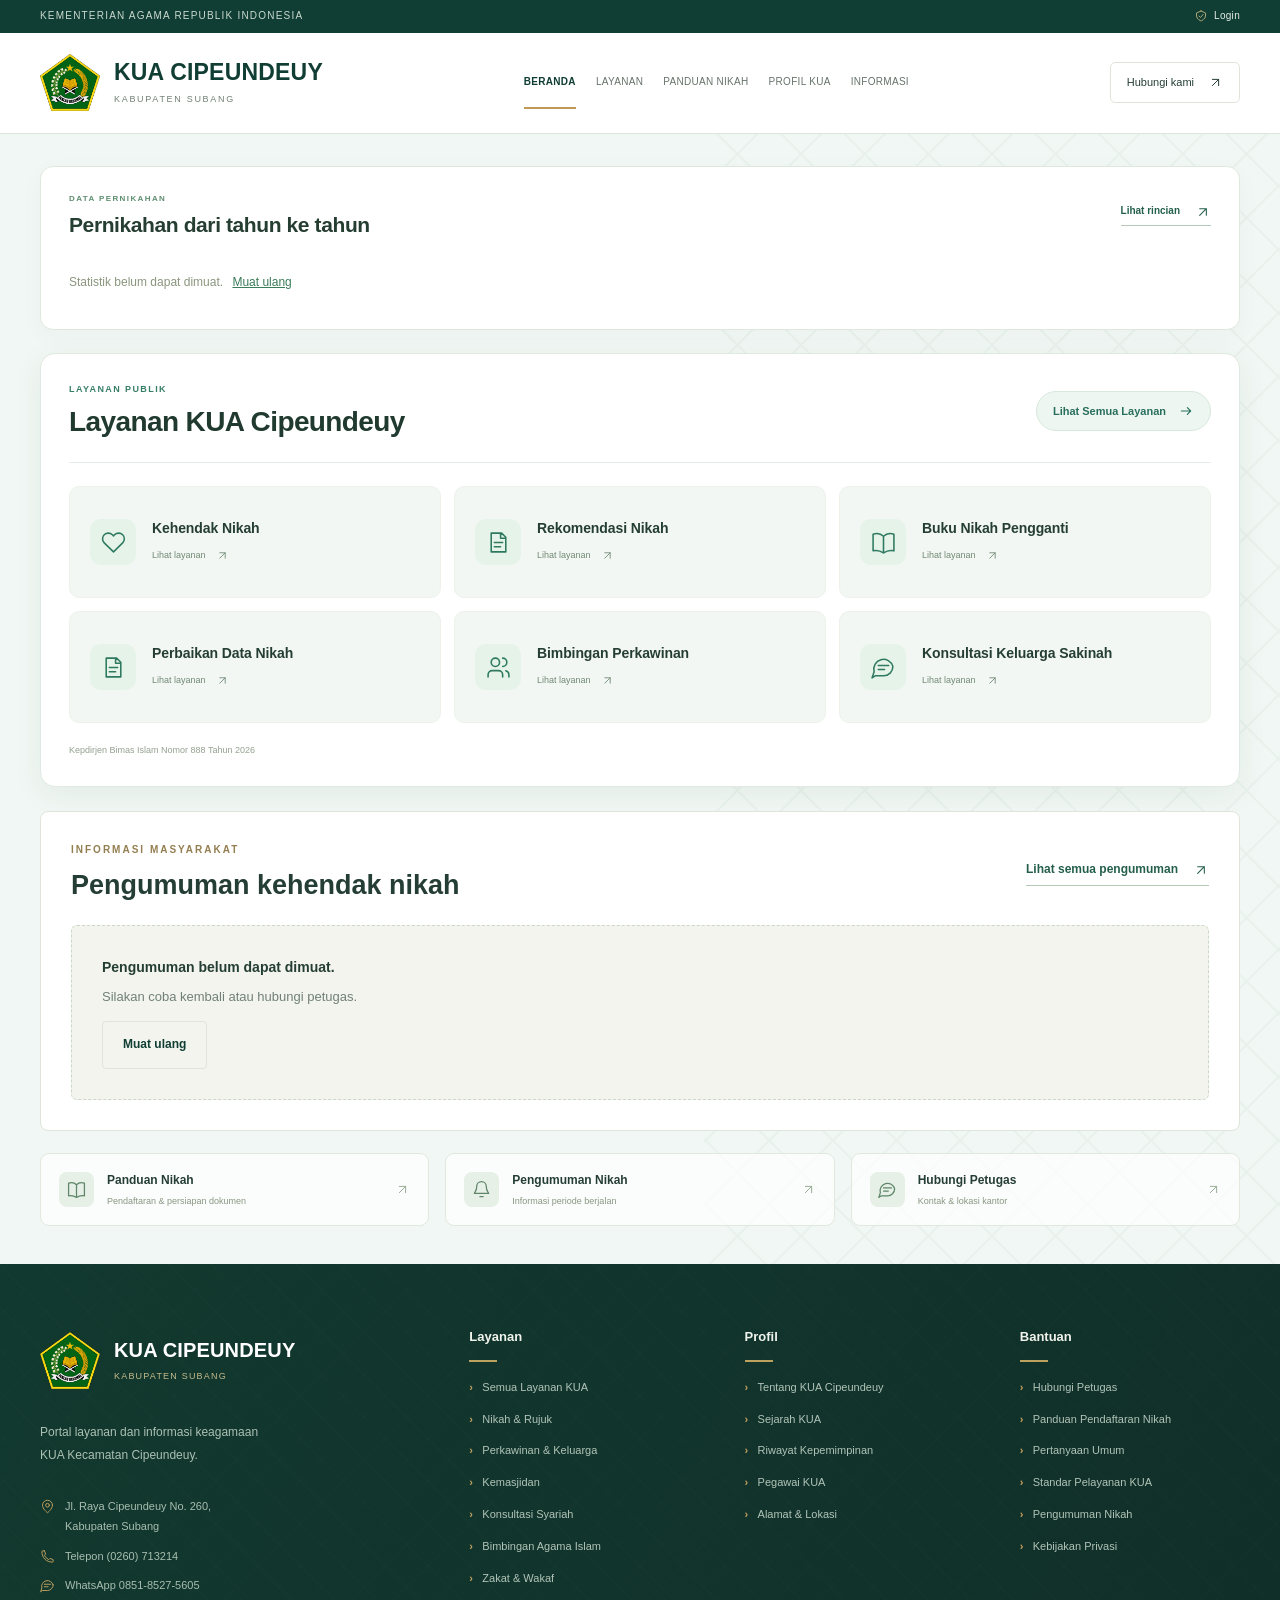
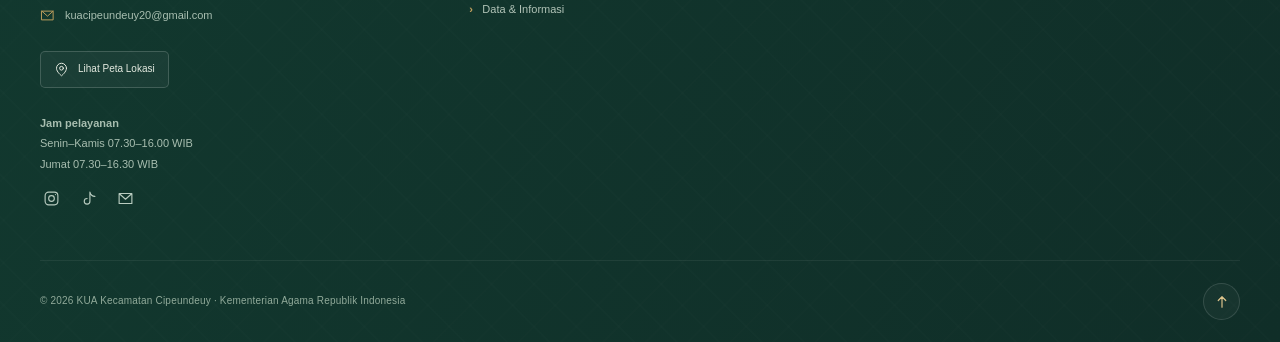
==== commit e1672803: "Add files via upload" ====
--- a/index.html
+++ b/index.html
@@ -1,8 +1,8 @@
 <!doctype html>
 <html lang="id"><head><meta charset="utf-8"><meta name="viewport" content="width=device-width,initial-scale=1"><meta name="theme-color" content="#113e34"><meta name="description" content="Portal layanan KUA Kecamatan Cipeundeuy, Kabupaten Subang. Panduan layanan, pengumuman nikah, profil, dan kontak resmi."><title>KUA Cipeundeuy — Melayani dengan Hati</title><link rel="icon" href="assets/logo-kemenag-resmi.png"><link rel="stylesheet" href="style.css"></head><body>
 <a class="skip" href="#main">Lewati ke konten</a><div class="utility"><div class="container"><span>KEMENTERIAN AGAMA REPUBLIK INDONESIA</span><a href="admin.html" id="adminLink" class="admin-entry" hidden>Panel Admin</a><button type="button" class="account-button" id="accountButton" aria-haspopup="dialog"><i data-icon="shield"></i><span id="accountButtonLabel">Login</span></button></div></div>
-<header class="header"><div class="container header-inner"><a class="brand" href="#beranda" aria-label="KUA Cipeundeuy, beranda"><img src="assets/logo-kemenag-resmi.png" width="46" height="52" alt="Logo Kementerian Agama"><span><strong>KUA CIPEUNDEUY</strong><small>KABUPATEN SUBANG</small></span></a><nav class="desktop-nav" aria-label="Navigasi utama"><a href="#beranda">Beranda</a><a href="#layanan">Layanan</a><a href="#nikah">Panduan Nikah</a><a href="#profil">Profil KUA</a><a href="#informasi">Informasi</a></nav><a class="contact-top" href="#kontak">Hubungi kami <i data-icon="arrow"></i></a><button class="menu-toggle" aria-label="Buka menu" aria-expanded="false" aria-controls="mobileMenu"><i data-icon="menu"></i></button></div><nav id="mobileMenu" class="mobile-menu" hidden aria-label="Menu ponsel"><a href="#beranda">Beranda</a><a href="#layanan">Layanan masyarakat</a><a href="#nikah">Panduan nikah</a><a href="#profil">Profil & sejarah</a><a href="#pegawai">Pegawai KUA</a><a href="#informasi">Pengumuman & data</a><a href="#kontak">Kontak & lokasi</a></nav></header>
+<header class="header"><div class="container header-inner"><a class="brand" href="#beranda" aria-label="KUA Cipeundeuy, beranda"><img src="assets/logo-kemenag-resmi.png" width="46" height="52" alt="Logo Kementerian Agama"><span><strong>KUA CIPEUNDEUY</strong><small>KABUPATEN SUBANG</small></span></a><nav class="desktop-nav" aria-label="Navigasi utama"><a href="#beranda">Beranda</a><a href="#layanan">Layanan</a><a href="#nikah">Panduan Nikah</a><a href="#profil">Profil KUA</a><a href="#informasi">Informasi</a></nav><a class="contact-top" href="#kontak">Hubungi kami <i data-icon="arrow"></i></a><button class="menu-toggle" aria-label="Buka menu" aria-expanded="false" aria-controls="mobileMenu"><i data-icon="menu"></i></button></div><nav id="mobileMenu" class="mobile-menu" hidden aria-label="Menu ponsel"><a href="#beranda">Beranda</a><a href="#layanan">Layanan masyarakat</a><a href="#nikah">Panduan nikah</a><a href="#profil">Profil & sejarah</a><a href="#pegawai">Pegawai KUA</a><a href="#informasi">Informasi & pengumuman</a><a href="#kontak">Kontak & lokasi</a></nav></header>
 <main id="main" tabindex="-1"></main>
-<footer class="footer official-footer" aria-label="Informasi dan navigasi KUA"><div class="container footer-top"><section class="footer-identity"><a class="brand light" href="#beranda"><img src="assets/logo-kemenag-resmi.png" width="62" height="70" alt="Logo Kementerian Agama"><span><strong>KUA CIPEUNDEUY</strong><small>KABUPATEN SUBANG</small></span></a><p class="footer-description">Portal layanan dan informasi keagamaan<br>KUA Kecamatan Cipeundeuy.</p><div class="footer-contact"><div><i data-icon="pin"></i><span>Jl. Raya Cipeundeuy No. 260,<br>Kabupaten Subang</span></div><a href="tel:0260713214"><i data-icon="phone"></i><span>Telepon (0260) 713214</span></a><a href="https://wa.me/6285185275605" target="_blank" rel="noopener"><i data-icon="chat"></i><span>WhatsApp 0851-8527-5605</span></a><a href="mailto:kuacipeundeuy20@gmail.com"><i data-icon="mail"></i><span>kuacipeundeuy20@gmail.com</span></a></div><a class="footer-map" href="https://www.google.com/maps/search/?api=1&query=Kantor+Urusan+Agama+Cipeundeuy+Subang" target="_blank" rel="noopener"><i data-icon="pin"></i>Lihat Peta Lokasi</a><p class="footer-hours"><strong>Jam pelayanan</strong><br>Senin–Kamis 07.30–16.00 WIB<br>Jumat 07.30–16.30 WIB</p><div class="footer-social" aria-label="Kanal resmi"><a href="https://www.instagram.com/kua.cipeundeuy.subang/" target="_blank" rel="noopener" aria-label="Instagram KUA Cipeundeuy"><svg viewBox="0 0 24 24" aria-hidden="true"><rect x="3" y="3" width="18" height="18" rx="5"/><circle cx="12" cy="12" r="4"/><path d="M17.5 6.5h.01"/></svg></a><a href="https://www.tiktok.com/@kua.cipeundeuy.subang" target="_blank" rel="noopener" aria-label="TikTok KUA Cipeundeuy"><svg viewBox="0 0 24 24" aria-hidden="true"><path d="M14 3v13a4 4 0 1 1-4-4M14 3c1 4 3 6 7 6"/></svg></a><a href="mailto:kuacipeundeuy20@gmail.com" aria-label="Email KUA Cipeundeuy"><i data-icon="mail"></i></a></div></section><section class="footer-links"><h3>Layanan</h3><a href="#layanan">Semua Layanan KUA</a><a href="#layanan?group=nikah">Nikah & Rujuk</a><a href="#layanan?group=keluarga">Perkawinan & Keluarga</a><a href="#layanan?group=masjid">Kemasjidan</a><a href="#layanan?group=syariah">Konsultasi Syariah</a><a href="#layanan?group=agama">Bimbingan Agama Islam</a><a href="#layanan?group=wakaf">Zakat & Wakaf</a><a href="#layanan?group=data">Data & Informasi</a></section><section class="footer-links"><h3>Profil</h3><a href="#profil">Tentang KUA Cipeundeuy</a><a href="#profil?section=sejarah">Sejarah KUA</a><a href="#profil?section=kepemimpinan">Riwayat Kepemimpinan</a><a href="#pegawai">Pegawai KUA</a><a href="#kontak">Alamat & Lokasi</a></section><section class="footer-links"><h3>Bantuan</h3><a href="#kontak">Hubungi Petugas</a><a href="#nikah">Panduan Pendaftaran Nikah</a><a href="#nikah?section=faq">Pertanyaan Umum</a><a href="assets/standar-pelayanan-kua-888-2026.pdf" target="_blank" rel="noopener">Standar Pelayanan KUA</a><a href="#informasi">Pengumuman Nikah</a><a href="#data">Statistik Pernikahan</a></section></div><div class="container footer-bottom"><span>© <span id="year"></span> KUA Kecamatan Cipeundeuy · Kementerian Agama Republik Indonesia</span><a href="#beranda" class="footer-backtop" aria-label="Kembali ke beranda"><i data-icon="right"></i></a></div></footer>
+<footer class="footer official-footer" aria-label="Informasi dan navigasi KUA"><div class="container footer-top"><section class="footer-identity"><a class="brand light" href="#beranda"><img src="assets/logo-kemenag-resmi.png" width="62" height="70" alt="Logo Kementerian Agama"><span><strong>KUA CIPEUNDEUY</strong><small>KABUPATEN SUBANG</small></span></a><p class="footer-description">Portal layanan dan informasi keagamaan<br>KUA Kecamatan Cipeundeuy.</p><div class="footer-contact"><div><i data-icon="pin"></i><span>Jl. Raya Cipeundeuy No. 260,<br>Kabupaten Subang</span></div><a href="tel:0260713214"><i data-icon="phone"></i><span>Telepon (0260) 713214</span></a><a href="https://wa.me/6285185275605" target="_blank" rel="noopener"><i data-icon="chat"></i><span>WhatsApp 0851-8527-5605</span></a><a href="mailto:kuacipeundeuy20@gmail.com"><i data-icon="mail"></i><span>kuacipeundeuy20@gmail.com</span></a></div><a class="footer-map" href="https://www.google.com/maps/search/?api=1&query=Kantor+Urusan+Agama+Cipeundeuy+Subang" target="_blank" rel="noopener"><i data-icon="pin"></i>Lihat Peta Lokasi</a><p class="footer-hours"><strong>Jam pelayanan</strong><br>Senin–Kamis 07.30–16.00 WIB<br>Jumat 07.30–16.30 WIB</p><div class="footer-social" aria-label="Kanal resmi"><a href="https://www.instagram.com/kua.cipeundeuy.subang/" target="_blank" rel="noopener" aria-label="Instagram KUA Cipeundeuy"><svg viewBox="0 0 24 24" aria-hidden="true"><rect x="3" y="3" width="18" height="18" rx="5"/><circle cx="12" cy="12" r="4"/><path d="M17.5 6.5h.01"/></svg></a><a href="https://www.tiktok.com/@kua.cipeundeuy.subang" target="_blank" rel="noopener" aria-label="TikTok KUA Cipeundeuy"><svg viewBox="0 0 24 24" aria-hidden="true"><path d="M14 3v13a4 4 0 1 1-4-4M14 3c1 4 3 6 7 6"/></svg></a><a href="mailto:kuacipeundeuy20@gmail.com" aria-label="Email KUA Cipeundeuy"><i data-icon="mail"></i></a></div></section><section class="footer-links"><h3>Layanan</h3><a href="#layanan">Semua Layanan KUA</a><a href="#layanan?group=nikah">Nikah & Rujuk</a><a href="#layanan?group=keluarga">Perkawinan & Keluarga</a><a href="#layanan?group=masjid">Kemasjidan</a><a href="#layanan?group=syariah">Konsultasi Syariah</a><a href="#layanan?group=agama">Bimbingan Agama Islam</a><a href="#layanan?group=wakaf">Zakat & Wakaf</a><a href="#layanan?group=data">Data & Informasi</a></section><section class="footer-links"><h3>Profil</h3><a href="#profil">Tentang KUA Cipeundeuy</a><a href="#profil?section=sejarah">Sejarah KUA</a><a href="#profil?section=kepemimpinan">Riwayat Kepemimpinan</a><a href="#pegawai">Pegawai KUA</a><a href="#kontak">Alamat & Lokasi</a></section><section class="footer-links"><h3>Bantuan</h3><a href="#kontak">Hubungi Petugas</a><a href="#nikah">Panduan Pendaftaran Nikah</a><a href="#faq">Pertanyaan Umum</a><a href="assets/standar-pelayanan-kua-888-2026.pdf" target="_blank" rel="noopener">Standar Pelayanan KUA</a><a href="#informasi?section=nikah">Pengumuman Nikah</a><a href="#privasi">Kebijakan Privasi</a></section></div><div class="container footer-bottom"><span>© <span id="year"></span> KUA Kecamatan Cipeundeuy · Kementerian Agama Republik Indonesia</span><a href="#beranda" class="footer-backtop" aria-label="Kembali ke beranda"><i data-icon="right"></i></a></div></footer>
 <nav class="bottom-nav" aria-label="Navigasi cepat ponsel"><a href="#beranda"><i data-icon="home"></i>Beranda</a><a href="#layanan"><i data-icon="grid"></i>Layanan</a><a href="#nikah"><i data-icon="book"></i>Panduan Nikah</a><a href="#informasi"><i data-icon="bell"></i>Informasi</a><a href="#kontak"><i data-icon="phone"></i>Kontak</a></nav>
 <dialog id="detailDialog" aria-labelledby="dialogTitle"><div class="dialog-top"><span class="eyebrow">KUA CIPEUNDEUY</span><button id="closeDialog" class="icon-button" aria-label="Tutup"><i data-icon="close"></i></button></div><div id="dialogContent"></div></dialog><script type="module" src="app.js"></script><dialog id="accountDialog" aria-labelledby="accountTitle"><div class="dialog-top"><span class="eyebrow">AKSES PETUGAS</span><button type="button" class="icon-button" id="closeAccountDialog" aria-label="Tutup login"><i data-icon="close"></i></button></div><h2 id="accountTitle">Login Petugas</h2><p>Gunakan akun yang sudah terdaftar.</p><form id="accountForm"><label for="accountEmail">Email</label><input id="accountEmail" name="email" type="email" autocomplete="username" required placeholder="Email petugas"><label for="accountPassword">Password</label><input id="accountPassword" name="password" type="password" autocomplete="current-password" required placeholder="Masukkan password"><p id="accountError" class="account-error" role="status" aria-live="polite"></p><button type="submit" class="button" id="accountSubmit">Login</button></form></dialog><div id="accountNotice" class="account-notice" role="status" aria-live="polite" hidden></div><script type="module" src="auth.js"></script></body></html>
--- a/style.css
+++ b/style.css
@@ -30,3 +30,9 @@
 
 /* Lima menu navigasi cepat ponsel. */
 @media(max-width:700px){.bottom-nav{gap:0;padding-left:5px;padding-right:5px}.bottom-nav a{flex:1;min-width:0;max-width:20%;font-size:9px;line-height:1.5;text-align:center;white-space:nowrap}.bottom-nav a svg{width:20px;height:20px}}
+
+/* Pengumuman aktif langsung di beranda. */
+.home-announcement-panel{background:white;border:1px solid var(--line);border-radius:8px;padding:30px;margin-top:24px}.home-announcement-heading{display:flex;align-items:center;justify-content:space-between;gap:24px;margin-bottom:22px}.home-announcement-heading h2{font-size:27px;margin:10px 0 0;line-height:1.3}.home-announcement-heading>.text-link{flex-shrink:0}.home-announcement-grid{display:grid;grid-template-columns:1fr 1fr;gap:16px}.home-announcement-grid .announcement-row{padding:20px;gap:16px;min-width:0}.home-announcement-grid .announcement-row>div:nth-child(2){min-width:0}.home-announcement-grid h3{overflow-wrap:anywhere;font-size:19px}.home-announcement-grid>.empty,.home-announcement-grid>.loading{grid-column:1/-1}.home-announcement-grid .announcement-row button{flex-shrink:0}.home-announcement-grid .date-tile{flex-shrink:0}@media(max-width:700px){.home-announcement-panel{padding:22px 18px;margin-top:18px}.home-announcement-heading{display:block;margin-bottom:20px}.home-announcement-heading h2{font-size:24px}.home-announcement-heading>.text-link{display:inline-flex;margin-top:16px;font-size:11px}.home-announcement-grid{grid-template-columns:1fr;gap:12px}.home-announcement-grid .announcement-row{padding:16px;gap:13px}.home-announcement-grid h3{font-size:17px}}
+
+/* Informasi dan bantuan publik */
+.public-info-block{background:#fff;border:1px solid var(--line);border-radius:8px;padding:30px;margin:28px 0 40px}.public-info-block h2{margin:12px 0 22px}.service-notice{padding:20px 0;border-top:1px solid var(--line)}.service-notice h3{margin:0 0 10px;font-size:21px}.service-notice p{white-space:pre-wrap;line-height:1.8;margin:0;overflow-wrap:anywhere}.reading-page{max-width:900px}.reading-page .faq{margin-top:0}.help-strip{padding:28px;background:#fff;border:1px solid var(--line);border-radius:8px;margin-top:32px}.help-strip .text-link{display:inline-block;margin:16px}.privacy-copy h2{font-size:24px;margin:32px 0 12px}.privacy-copy p{line-height:1.9;color:#52655d}.privacy-copy a:not(.button){text-decoration:underline}.public-info-block .muted{line-height:1.8}#marriageAnnouncements{scroll-margin-top:110px}@media(max-width:700px){.public-info-block{padding:22px 18px}.privacy-copy h2{font-size:21px}.help-strip{padding:22px}}
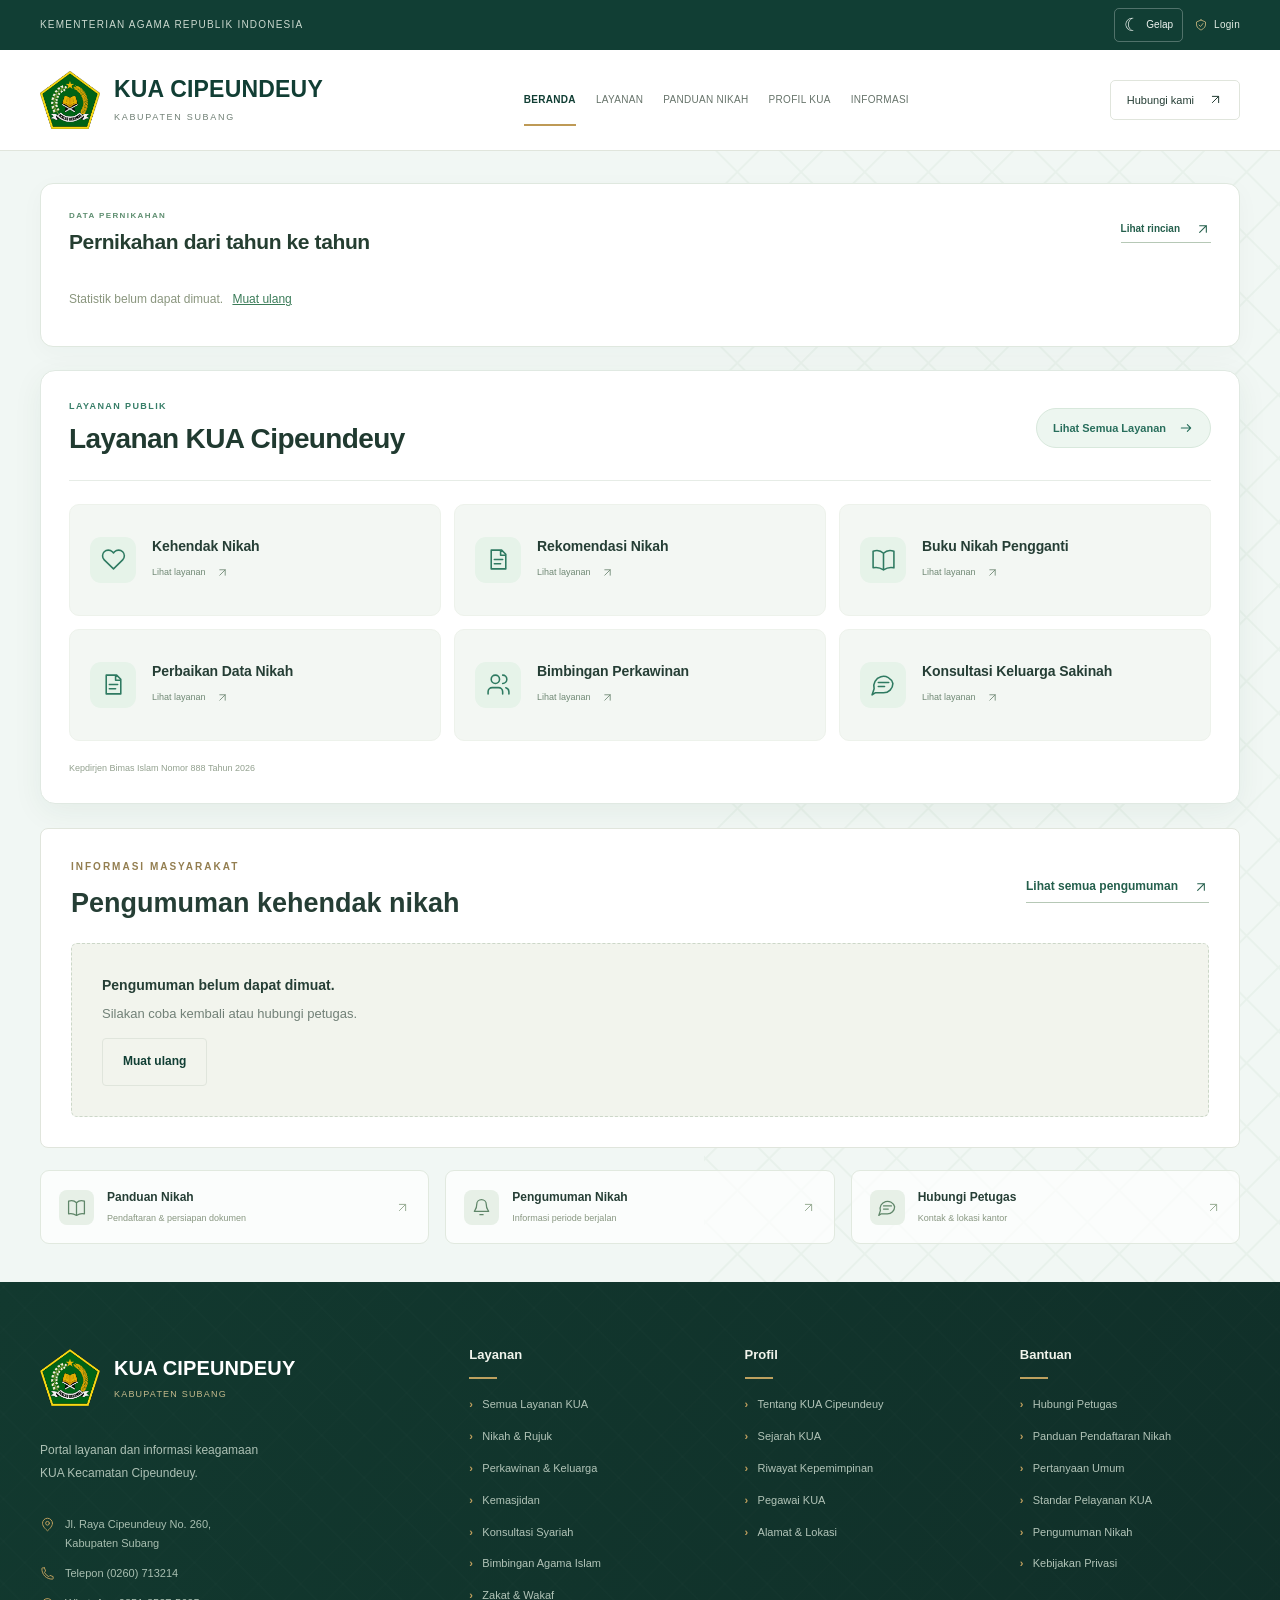
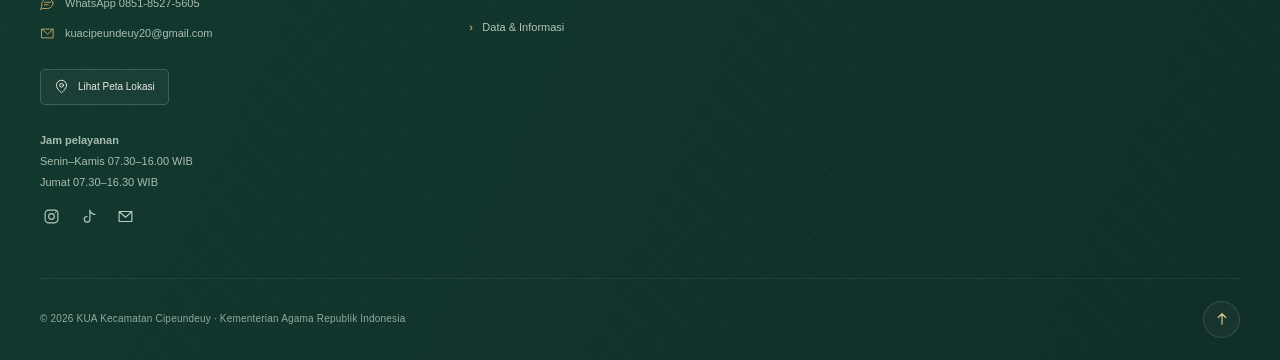
==== commit 8e0ebcf8: "Add files via upload" ====
--- a/index.html
+++ b/index.html
@@ -1,6 +1,6 @@
 <!doctype html>
-<html lang="id"><head><meta charset="utf-8"><meta name="viewport" content="width=device-width,initial-scale=1"><meta name="theme-color" content="#113e34"><meta name="description" content="Portal layanan KUA Kecamatan Cipeundeuy, Kabupaten Subang. Panduan layanan, pengumuman nikah, profil, dan kontak resmi."><title>KUA Cipeundeuy — Melayani dengan Hati</title><link rel="icon" href="assets/logo-kemenag-resmi.png"><link rel="stylesheet" href="style.css"></head><body>
-<a class="skip" href="#main">Lewati ke konten</a><div class="utility"><div class="container"><span>KEMENTERIAN AGAMA REPUBLIK INDONESIA</span><a href="admin.html" id="adminLink" class="admin-entry" hidden>Panel Admin</a><button type="button" class="account-button" id="accountButton" aria-haspopup="dialog"><i data-icon="shield"></i><span id="accountButtonLabel">Login</span></button></div></div>
+<html lang="id"><head><meta charset="utf-8"><meta name="viewport" content="width=device-width,initial-scale=1"><meta name="theme-color" content="#113e34"><meta name="description" content="Portal layanan KUA Kecamatan Cipeundeuy, Kabupaten Subang. Panduan layanan, pengumuman nikah, profil, dan kontak resmi."><title>KUA Cipeundeuy — Melayani dengan Hati</title><link rel="icon" href="assets/logo-kemenag-resmi.png"><script src="theme.js"></script><link rel="stylesheet" href="style.css"></head><body>
+<a class="skip" href="#main">Lewati ke konten</a><div class="utility"><div class="container"><span>KEMENTERIAN AGAMA REPUBLIK INDONESIA</span><a href="admin.html" id="adminLink" class="admin-entry" hidden>Panel Admin</a><button type="button" id="themeToggle" class="theme-toggle" aria-label="Aktifkan mode gelap" aria-pressed="false"><span aria-hidden="true" id="themeIcon">☾</span><span id="themeLabel">Gelap</span></button><button type="button" class="account-button" id="accountButton" aria-haspopup="dialog"><i data-icon="shield"></i><span id="accountButtonLabel">Login</span></button></div></div>
 <header class="header"><div class="container header-inner"><a class="brand" href="#beranda" aria-label="KUA Cipeundeuy, beranda"><img src="assets/logo-kemenag-resmi.png" width="46" height="52" alt="Logo Kementerian Agama"><span><strong>KUA CIPEUNDEUY</strong><small>KABUPATEN SUBANG</small></span></a><nav class="desktop-nav" aria-label="Navigasi utama"><a href="#beranda">Beranda</a><a href="#layanan">Layanan</a><a href="#nikah">Panduan Nikah</a><a href="#profil">Profil KUA</a><a href="#informasi">Informasi</a></nav><a class="contact-top" href="#kontak">Hubungi kami <i data-icon="arrow"></i></a><button class="menu-toggle" aria-label="Buka menu" aria-expanded="false" aria-controls="mobileMenu"><i data-icon="menu"></i></button></div><nav id="mobileMenu" class="mobile-menu" hidden aria-label="Menu ponsel"><a href="#beranda">Beranda</a><a href="#layanan">Layanan masyarakat</a><a href="#nikah">Panduan nikah</a><a href="#profil">Profil & sejarah</a><a href="#pegawai">Pegawai KUA</a><a href="#informasi">Informasi & pengumuman</a><a href="#kontak">Kontak & lokasi</a></nav></header>
 <main id="main" tabindex="-1"></main>
 <footer class="footer official-footer" aria-label="Informasi dan navigasi KUA"><div class="container footer-top"><section class="footer-identity"><a class="brand light" href="#beranda"><img src="assets/logo-kemenag-resmi.png" width="62" height="70" alt="Logo Kementerian Agama"><span><strong>KUA CIPEUNDEUY</strong><small>KABUPATEN SUBANG</small></span></a><p class="footer-description">Portal layanan dan informasi keagamaan<br>KUA Kecamatan Cipeundeuy.</p><div class="footer-contact"><div><i data-icon="pin"></i><span>Jl. Raya Cipeundeuy No. 260,<br>Kabupaten Subang</span></div><a href="tel:0260713214"><i data-icon="phone"></i><span>Telepon (0260) 713214</span></a><a href="https://wa.me/6285185275605" target="_blank" rel="noopener"><i data-icon="chat"></i><span>WhatsApp 0851-8527-5605</span></a><a href="mailto:kuacipeundeuy20@gmail.com"><i data-icon="mail"></i><span>kuacipeundeuy20@gmail.com</span></a></div><a class="footer-map" href="https://www.google.com/maps/search/?api=1&query=Kantor+Urusan+Agama+Cipeundeuy+Subang" target="_blank" rel="noopener"><i data-icon="pin"></i>Lihat Peta Lokasi</a><p class="footer-hours"><strong>Jam pelayanan</strong><br>Senin–Kamis 07.30–16.00 WIB<br>Jumat 07.30–16.30 WIB</p><div class="footer-social" aria-label="Kanal resmi"><a href="https://www.instagram.com/kua.cipeundeuy.subang/" target="_blank" rel="noopener" aria-label="Instagram KUA Cipeundeuy"><svg viewBox="0 0 24 24" aria-hidden="true"><rect x="3" y="3" width="18" height="18" rx="5"/><circle cx="12" cy="12" r="4"/><path d="M17.5 6.5h.01"/></svg></a><a href="https://www.tiktok.com/@kua.cipeundeuy.subang" target="_blank" rel="noopener" aria-label="TikTok KUA Cipeundeuy"><svg viewBox="0 0 24 24" aria-hidden="true"><path d="M14 3v13a4 4 0 1 1-4-4M14 3c1 4 3 6 7 6"/></svg></a><a href="mailto:kuacipeundeuy20@gmail.com" aria-label="Email KUA Cipeundeuy"><i data-icon="mail"></i></a></div></section><section class="footer-links"><h3>Layanan</h3><a href="#layanan">Semua Layanan KUA</a><a href="#layanan?group=nikah">Nikah & Rujuk</a><a href="#layanan?group=keluarga">Perkawinan & Keluarga</a><a href="#layanan?group=masjid">Kemasjidan</a><a href="#layanan?group=syariah">Konsultasi Syariah</a><a href="#layanan?group=agama">Bimbingan Agama Islam</a><a href="#layanan?group=wakaf">Zakat & Wakaf</a><a href="#layanan?group=data">Data & Informasi</a></section><section class="footer-links"><h3>Profil</h3><a href="#profil">Tentang KUA Cipeundeuy</a><a href="#profil?section=sejarah">Sejarah KUA</a><a href="#profil?section=kepemimpinan">Riwayat Kepemimpinan</a><a href="#pegawai">Pegawai KUA</a><a href="#kontak">Alamat & Lokasi</a></section><section class="footer-links"><h3>Bantuan</h3><a href="#kontak">Hubungi Petugas</a><a href="#nikah">Panduan Pendaftaran Nikah</a><a href="#faq">Pertanyaan Umum</a><a href="assets/standar-pelayanan-kua-888-2026.pdf" target="_blank" rel="noopener">Standar Pelayanan KUA</a><a href="#informasi?section=nikah">Pengumuman Nikah</a><a href="#privasi">Kebijakan Privasi</a></section></div><div class="container footer-bottom"><span>© <span id="year"></span> KUA Kecamatan Cipeundeuy · Kementerian Agama Republik Indonesia</span><a href="#beranda" class="footer-backtop" aria-label="Kembali ke beranda"><i data-icon="right"></i></a></div></footer>
--- a/style.css
+++ b/style.css
@@ -36,3 +36,181 @@
 
 /* Informasi dan bantuan publik */
 .public-info-block{background:#fff;border:1px solid var(--line);border-radius:8px;padding:30px;margin:28px 0 40px}.public-info-block h2{margin:12px 0 22px}.service-notice{padding:20px 0;border-top:1px solid var(--line)}.service-notice h3{margin:0 0 10px;font-size:21px}.service-notice p{white-space:pre-wrap;line-height:1.8;margin:0;overflow-wrap:anywhere}.reading-page{max-width:900px}.reading-page .faq{margin-top:0}.help-strip{padding:28px;background:#fff;border:1px solid var(--line);border-radius:8px;margin-top:32px}.help-strip .text-link{display:inline-block;margin:16px}.privacy-copy h2{font-size:24px;margin:32px 0 12px}.privacy-copy p{line-height:1.9;color:#52655d}.privacy-copy a:not(.button){text-decoration:underline}.public-info-block .muted{line-height:1.8}#marriageAnnouncements{scroll-margin-top:110px}@media(max-width:700px){.public-info-block{padding:22px 18px}.privacy-copy h2{font-size:21px}.help-strip{padding:22px}}
+
+/* Pilihan tampilan publik; foto dan logo mempertahankan warna asli. */
+.theme-toggle{display:inline-flex;align-items:center;justify-content:center;gap:6px;min-height:34px;border:1px solid #ffffff45;border-radius:5px;background:transparent;color:#f1f6f2;padding:3px 9px;font:inherit;letter-spacing:0;flex-shrink:0}.theme-toggle:hover{background:#ffffff18}.theme-toggle #themeIcon{font-size:18px;line-height:1}.utility .container{align-items:center;gap:12px}.utility .container>span:first-child{margin-right:auto}
+html[data-theme="dark"]{--white:#131f1b;--cream:#101a16;--ink:#e2eee7;--muted:#b0c3b8;--line:#354b40;--soft:#23392e;--gold:#d5b878;color-scheme:dark}
+html[data-theme="dark"] .header{background:#192a22}
+html[data-theme="dark"] .brand strong{color:#a9d9bd}
+html[data-theme="dark"] .desktop-nav a{color:#b9ccc0}
+html[data-theme="dark"] .desktop-nav a.active{color:#a9d9bd}
+html[data-theme="dark"] .menu-toggle{color:#a9d9bd}
+html[data-theme="dark"] .mobile-menu{background:#192a22}
+html[data-theme="dark"] .skip{background:#192a22}
+html[data-theme="dark"] .eyebrow{color:#b9ccc0}
+html[data-theme="dark"] .text-link{color:#a9d9bd}
+html[data-theme="dark"] .button.gold{color:#b9ccc0}
+html[data-theme="dark"] .button.outline{color:#a9d9bd}
+html[data-theme="dark"] .hero-copy:after{border-color:var(--line)}
+html[data-theme="dark"] .hero-copy .eyebrow{color:#b9ccc0}
+html[data-theme="dark"] .hero h1 em{color:#b9ccc0}
+html[data-theme="dark"] .photo-caption small{color:#b9ccc0}
+html[data-theme="dark"] .photo-caption .photo-mark{border-color:var(--line)}
+html[data-theme="dark"] .quick-strip svg{color:#b9ccc0}
+html[data-theme="dark"] .search-box{background:#192a22}
+html[data-theme="dark"] .search-box svg{color:#b9ccc0}
+html[data-theme="dark"] .service-card{background:#192a22;border-color:var(--line)}
+html[data-theme="dark"] .service-card .s-icon{background:#192a22;color:#b9ccc0}
+html[data-theme="dark"] .service-card .s-arrow{color:#b9ccc0}
+html[data-theme="dark"] .service-note{color:#b9ccc0}
+html[data-theme="dark"] .empty{background:#192a22;border-color:var(--line)}
+html[data-theme="dark"] .announcement-section{background:#192a22}
+html[data-theme="dark"] .announcement-row{background:#192a22}
+html[data-theme="dark"] .date-tile{background:#192a22;color:#a9d9bd}
+html[data-theme="dark"] .announcement-row button{color:#a9d9bd}
+html[data-theme="dark"] .journey{background:#192a22}
+html[data-theme="dark"] .home-gallery-image{background:#192a22}
+html[data-theme="dark"] .gallery-copy .pill{color:#a9d9bd}
+html[data-theme="dark"] .gallery-copy small{color:#b9ccc0}
+html[data-theme="dark"] .footer{color:#b9ccc0}
+html[data-theme="dark"] .brand.light small{color:#b9ccc0}
+html[data-theme="dark"] .breadcrumb{color:#b9ccc0}
+html[data-theme="dark"] .breadcrumb a{color:#a9d9bd}
+html[data-theme="dark"] .tab{background:#192a22}
+html[data-theme="dark"] .person{background:#192a22}
+html[data-theme="dark"] .person-img{background:#192a22;color:#b9ccc0}
+html[data-theme="dark"] .person .period{color:#a9d9bd}
+html[data-theme="dark"] .gallery-item{background:#192a22}
+html[data-theme="dark"] .gallery-item small{color:#b9ccc0}
+html[data-theme="dark"] .contact-list svg{color:#b9ccc0}
+html[data-theme="dark"] .location-panel .pin{color:#b9ccc0}
+html[data-theme="dark"] .stat{background:#192a22}
+html[data-theme="dark"] .private-note{color:#a9d9bd}
+html[data-theme="dark"] .icon-button{background:#192a22;color:#a9d9bd}
+html[data-theme="dark"] .loading:before{border-color:var(--line)}
+html[data-theme="dark"] .bottom-nav{background:#192a22}
+html[data-theme="dark"] .bottom-nav a{color:#b9ccc0}
+html[data-theme="dark"] .bottom-nav a.active{color:#a9d9bd}
+html[data-theme="dark"] .hero-service-panel{background:#192a22;border-color:var(--line);color:#a9d9bd}
+html[data-theme="dark"] .hero-service-panel .eyebrow{color:#b9ccc0}
+html[data-theme="dark"] .hero-service-panel>p{color:#b9ccc0}
+html[data-theme="dark"] .hero-service-panel>a svg{color:#b9ccc0}
+html[data-theme="dark"] .hero-panel-note{color:#b9ccc0}
+html[data-theme="dark"] .marriage-hero .breadcrumb{color:#b9ccc0}
+html[data-theme="dark"] .marriage-hero .breadcrumb a{color:#b9ccc0}
+html[data-theme="dark"] .marriage-hero .eyebrow{color:#b9ccc0}
+html[data-theme="dark"] .marriage-hero h1 em{color:#b9ccc0}
+html[data-theme="dark"] .marriage-outline{border-color:var(--line)}
+html[data-theme="dark"] .marriage-emblem{color:#b9ccc0}
+html[data-theme="dark"] .marriage-guide{background:#192a22}
+html[data-theme="dark"] .guide-art{background:#192a22}
+html[data-theme="dark"] .guide-art svg{color:#b9ccc0}
+html[data-theme="dark"] .marriage-guide.primary .guide-art svg{color:#b9ccc0}
+html[data-theme="dark"] .marriage-guide.primary .guide-number{color:#b9ccc0}
+html[data-theme="dark"] .guide-category{color:#b9ccc0}
+html[data-theme="dark"] .guide-action{color:#a9d9bd}
+html[data-theme="dark"] .source-note a{color:#a9d9bd}
+html[data-theme="dark"] .check-progress{color:#b9ccc0}
+html[data-theme="dark"] .document-checks label{background:#192a22}
+html[data-theme="dark"] .document-checks label input:checked+span{color:#b9ccc0}
+html[data-theme="dark"] .document-checks svg{color:#b9ccc0}
+html[data-theme="dark"] .marriage-help{background:#192a22}
+html[data-theme="dark"] .header .brand small{color:#b9ccc0}
+html[data-theme="dark"] .official-footer .brand small{color:#b9ccc0}
+html[data-theme="dark"] .official-footer .footer-description{color:#b9ccc0}
+html[data-theme="dark"] .footer-contact svg{color:#b9ccc0}
+html[data-theme="dark"] .official-footer .footer-map{background:#192a22;border-color:var(--line)}
+html[data-theme="dark"] .footer-social a:hover{color:#b9ccc0}
+html[data-theme="dark"] .official-footer .footer-links a{color:#b9ccc0}
+html[data-theme="dark"] .official-footer .footer-links a:before{color:#b9ccc0}
+html[data-theme="dark"] .official-footer .footer-links a:hover{color:#b9ccc0}
+html[data-theme="dark"] .official-footer .footer-bottom{color:#b9ccc0}
+html[data-theme="dark"] .official-footer .footer-backtop{border-color:var(--line);background:#192a22;color:#b9ccc0}
+html[data-theme="dark"] .direct-home{background:#192a22}
+html[data-theme="dark"] .direct-panel{background:#192a22;border-color:var(--line)}
+html[data-theme="dark"] .direct-heading .eyebrow{color:#b9ccc0}
+html[data-theme="dark"] .direct-heading h1{color:#b9ccc0}
+html[data-theme="dark"] .all-services-link{color:#b9ccc0;background:#192a22;border-color:var(--line)}
+html[data-theme="dark"] .catalog-card{border-color:var(--line);background:#192a22}
+html[data-theme="dark"] .catalog-card:hover{background:#192a22}
+html[data-theme="dark"] .catalog-symbol{color:#b9ccc0;background:#192a22}
+html[data-theme="dark"] .catalog-card-body small{color:#b9ccc0}
+html[data-theme="dark"] .catalog-action{color:#b9ccc0}
+html[data-theme="dark"] .catalog-card.compact{background:#192a22;border-color:var(--line)}
+html[data-theme="dark"] .catalog-card.compact:hover{background:#192a22}
+html[data-theme="dark"] .direct-source{color:#b9ccc0}
+html[data-theme="dark"] .direct-information a{background:#192a22;border-color:var(--line)}
+html[data-theme="dark"] .direct-information a>svg{color:#b9ccc0}
+html[data-theme="dark"] .direct-info-icon{background:#192a22;color:#b9ccc0}
+html[data-theme="dark"] .direct-information small{color:#b9ccc0}
+html[data-theme="dark"] .catalog-banner{background:#192a22}
+html[data-theme="dark"] .catalog-banner p{color:#b9ccc0}
+html[data-theme="dark"] .catalog-banner .eyebrow{color:#b9ccc0}
+html[data-theme="dark"] .catalog-page{background:#192a22}
+html[data-theme="dark"] .catalog-tools .search-box{border-color:var(--line)}
+html[data-theme="dark"] .standard-download{color:#b9ccc0}
+html[data-theme="dark"] .category-filter{border-color:var(--line);background:#192a22;color:#b9ccc0}
+html[data-theme="dark"] .category-filter span{background:#192a22;color:#b9ccc0}
+html[data-theme="dark"] .category-filter.active span{background:#192a22}
+html[data-theme="dark"] .catalog-results{color:#b9ccc0}
+html[data-theme="dark"] .catalog-footnote{color:#b9ccc0}
+html[data-theme="dark"] .standard-detail{background:#192a22;border-color:var(--line)}
+html[data-theme="dark"] .standard-detail small{color:#b9ccc0}
+html[data-theme="dark"] .standard-detail>span{color:#b9ccc0}
+html[data-theme="dark"] .mobile-all-services{background:#192a22;color:#b9ccc0;border-color:var(--line)}
+html[data-theme="dark"] .home-statistics{background:#192a22;border-color:var(--line)}
+html[data-theme="dark"] .home-stats-heading .eyebrow{color:#b9ccc0}
+html[data-theme="dark"] .home-stats-heading h2{color:#b9ccc0}
+html[data-theme="dark"] .home-stats-summary>div small{color:#b9ccc0}
+html[data-theme="dark"] .home-stats-summary>div strong{color:#b9ccc0}
+html[data-theme="dark"] .stats-live{color:#b9ccc0;background:#192a22}
+html[data-theme="dark"] .annual-value{color:#b9ccc0}
+html[data-theme="dark"] .annual-year{color:#b9ccc0}
+html[data-theme="dark"] .annual-note{color:#b9ccc0}
+html[data-theme="dark"] .stats-unavailable{color:#b9ccc0}
+html[data-theme="dark"] .stats-unavailable button{color:#b9ccc0}
+html[data-theme="dark"] .annual-table summary{color:#a9d9bd}
+html[data-theme="dark"] .annual-table thead{background:#192a22}
+html[data-theme="dark"] .annual-scroll-note{color:#b9ccc0}
+html[data-theme="dark"] .account-button svg{color:#b9ccc0}
+html[data-theme="dark"] #accountForm label{color:#b9ccc0}
+html[data-theme="dark"] #accountForm input{border-color:var(--line);background:#192a22}
+html[data-theme="dark"] .account-error{color:#b9ccc0}
+html[data-theme="dark"] .service-detail-sections summary span{color:#b9ccc0}
+html[data-theme="dark"] .service-review{background:#192a22}
+html[data-theme="dark"] .profile-page{background:#192a22}
+html[data-theme="dark"] .profile-nav a{background:#192a22}
+html[data-theme="dark"] .profile-nav a:hover{background:#192a22}
+html[data-theme="dark"] .profile-history{background:#192a22}
+html[data-theme="dark"] .history-index{color:#b9ccc0}
+html[data-theme="dark"] .history-avatar{background:#192a22;color:#b9ccc0}
+html[data-theme="dark"] .history-period{color:#b9ccc0}
+html[data-theme="dark"] .profile-visit{background:#192a22}
+html[data-theme="dark"] .profile-visit>div>svg{color:#b9ccc0}
+html[data-theme="dark"] .office-hours{background:#192a22}
+html[data-theme="dark"] .information-links a{background:#192a22}
+html[data-theme="dark"] .information-links a>svg{color:#b9ccc0}
+html[data-theme="dark"] .nikah-hero-note{border-color:var(--line);background:#192a22}
+html[data-theme="dark"] .nikah-hero-note .eyebrow{color:#b9ccc0}
+html[data-theme="dark"] .nikah-hero-note strong{color:#b9ccc0}
+html[data-theme="dark"] .nikah-hero-note a{color:#b9ccc0}
+html[data-theme="dark"] .nikah-guide-content{background:#192a22}
+html[data-theme="dark"] .nikah-section-nav a{background:#192a22}
+html[data-theme="dark"] .nikah-section-nav a:hover{background:#192a22}
+html[data-theme="dark"] .nikah-checklist label{background:#192a22}
+html[data-theme="dark"] .nikah-checklist label:has(input:checked){background:#192a22}
+html[data-theme="dark"] .nikah-accordions details{background:#192a22}
+html[data-theme="dark"] .nikah-accordions details p{color:#b9ccc0}
+html[data-theme="dark"] .nikah-detail-list li{color:#b9ccc0}
+html[data-theme="dark"] .nikah-process li{background:#192a22}
+html[data-theme="dark"] .nikah-process li>span{color:#b9ccc0}
+html[data-theme="dark"] .nikah-facts-grid article{background:#192a22}
+html[data-theme="dark"] .nikah-facts-icon svg{color:#b9ccc0}
+html[data-theme="dark"] .nikah-office{background:#192a22}
+html[data-theme="dark"] .nikah-office a{color:#b9ccc0}
+html[data-theme="dark"] .nikah-reference{background:#192a22}
+html[data-theme="dark"] .home-announcement-panel{background:#192a22}
+html[data-theme="dark"] .public-info-block{background:#192a22}
+html[data-theme="dark"] .help-strip{background:#192a22}
+html[data-theme="dark"] .privacy-copy p{color:#b9ccc0}
+html[data-theme="dark"] .header,html[data-theme="dark"] .bottom-nav{background:#15261ff5}html[data-theme="dark"] .direct-home,html[data-theme="dark"] .catalog-page,html[data-theme="dark"] .profile-page,html[data-theme="dark"] .nikah-guide-content{background:#101b16}html[data-theme="dark"] .button:not(.outline),html[data-theme="dark"] .tab.active,html[data-theme="dark"] .category-filter.active{background:#286149;color:#fff}html[data-theme="dark"] .button.outline{color:#c5e4d0;border-color:#6c987d}html[data-theme="dark"] input,html[data-theme="dark"] select,html[data-theme="dark"] textarea{color:var(--ink);background:#14231c;border-color:var(--line)}html[data-theme="dark"] .privacy-copy p{color:#b9ccc0}html[data-theme="dark"] .brand.light strong{color:#fff}html[data-theme="dark"] .catalog-card:hover{background:#243d30}html[data-theme="dark"] dialog{color:var(--ink);background:#192a22}html[data-theme="dark"] ::backdrop{background:#000a}@media(max-width:700px){.utility .container{gap:8px}.theme-toggle{padding:2px 7px;min-height:32px;font-size:10px}.utility .container>span:first-child{font-size:8px;letter-spacing:.4px}}
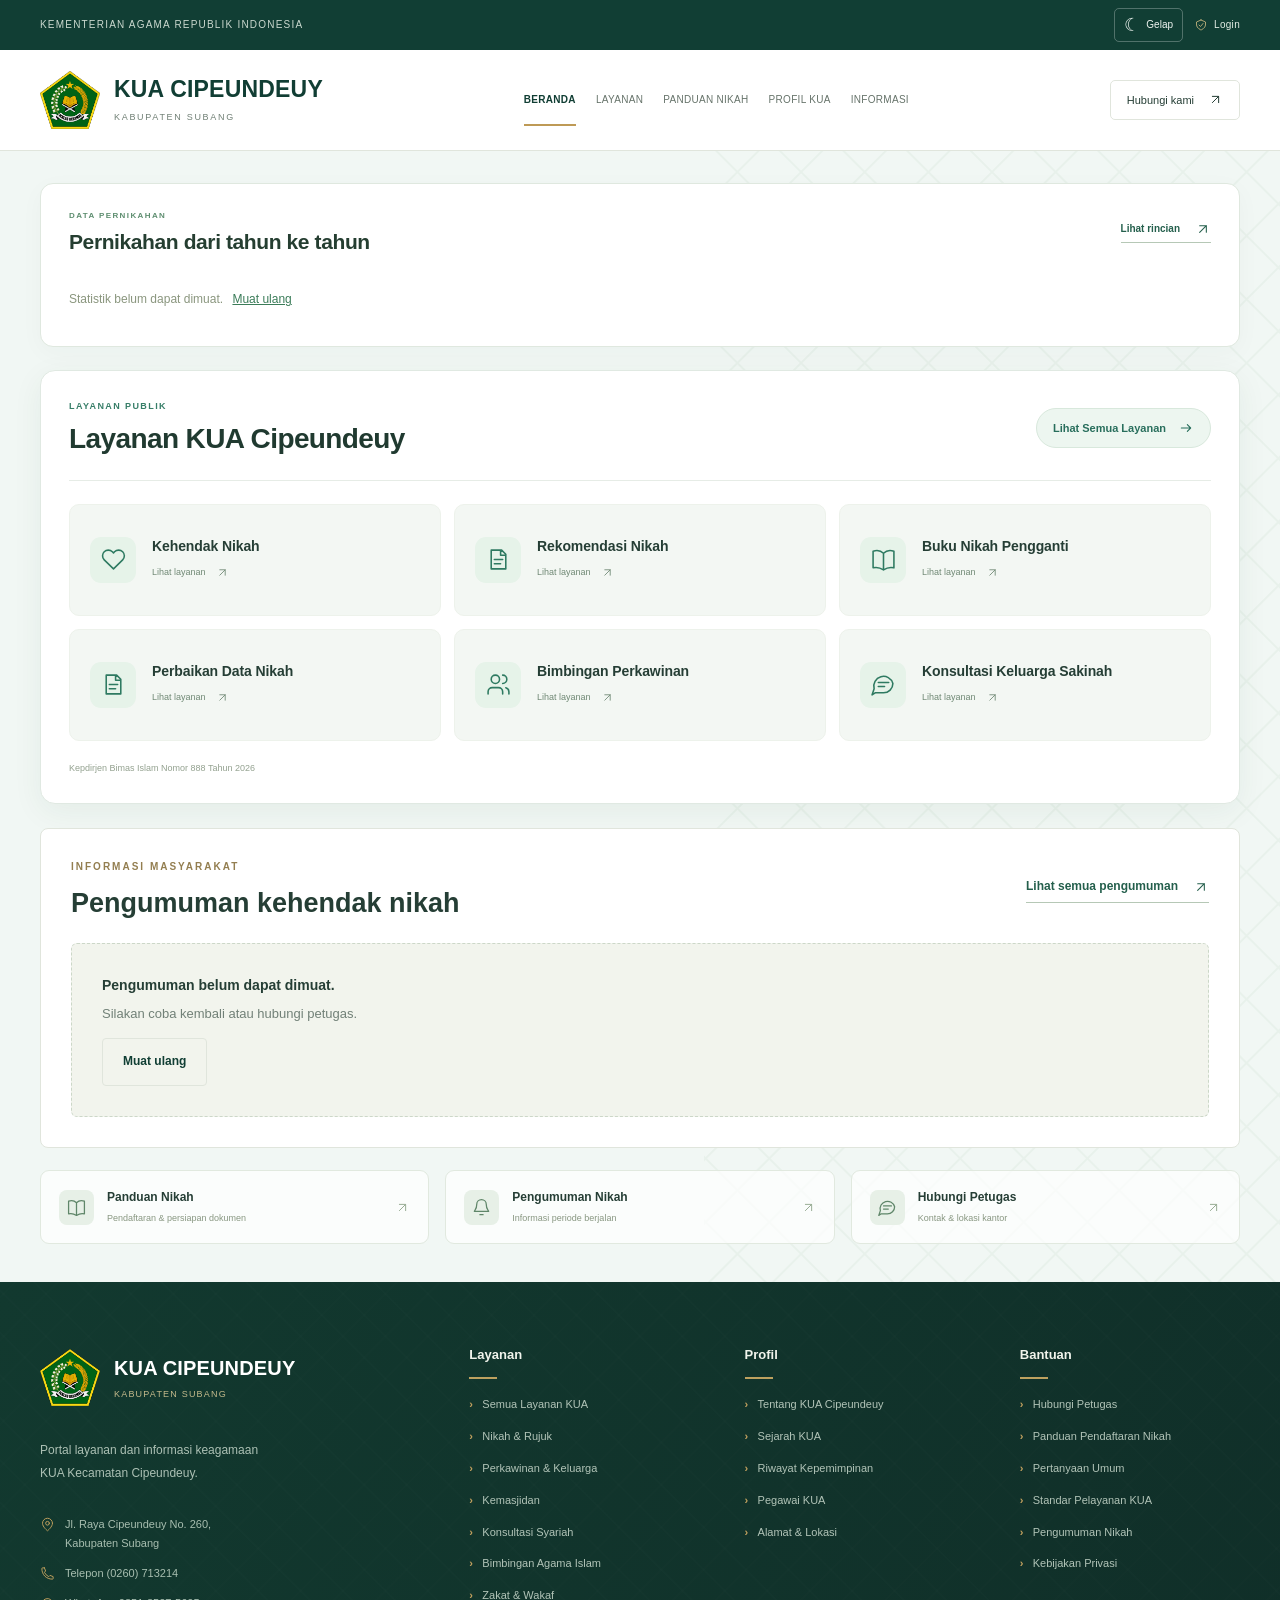
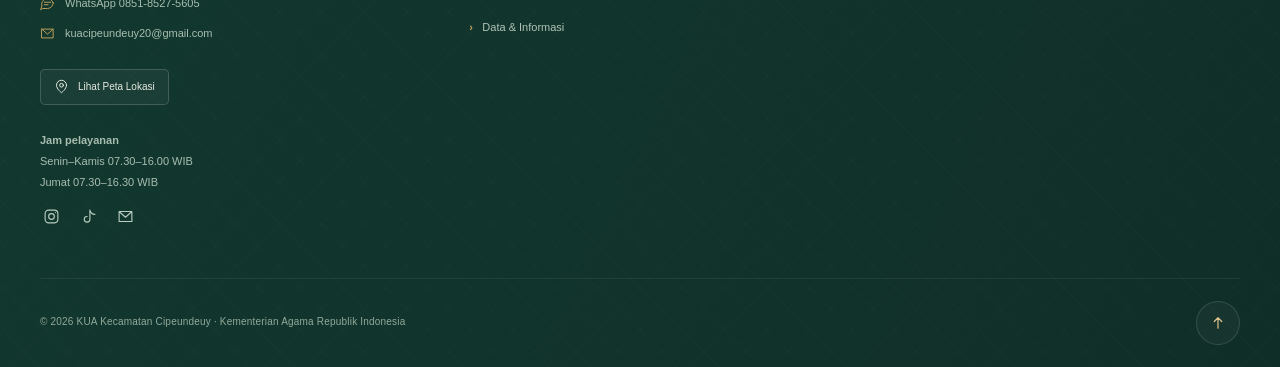
==== commit 36a31906: "Add files via upload" ====
--- a/index.html
+++ b/index.html
@@ -3,6 +3,6 @@
 <a class="skip" href="#main">Lewati ke konten</a><div class="utility"><div class="container"><span>KEMENTERIAN AGAMA REPUBLIK INDONESIA</span><a href="admin.html" id="adminLink" class="admin-entry" hidden>Panel Admin</a><button type="button" id="themeToggle" class="theme-toggle" aria-label="Aktifkan mode gelap" aria-pressed="false"><span aria-hidden="true" id="themeIcon">☾</span><span id="themeLabel">Gelap</span></button><button type="button" class="account-button" id="accountButton" aria-haspopup="dialog"><i data-icon="shield"></i><span id="accountButtonLabel">Login</span></button></div></div>
 <header class="header"><div class="container header-inner"><a class="brand" href="#beranda" aria-label="KUA Cipeundeuy, beranda"><img src="assets/logo-kemenag-resmi.png" width="46" height="52" alt="Logo Kementerian Agama"><span><strong>KUA CIPEUNDEUY</strong><small>KABUPATEN SUBANG</small></span></a><nav class="desktop-nav" aria-label="Navigasi utama"><a href="#beranda">Beranda</a><a href="#layanan">Layanan</a><a href="#nikah">Panduan Nikah</a><a href="#profil">Profil KUA</a><a href="#informasi">Informasi</a></nav><a class="contact-top" href="#kontak">Hubungi kami <i data-icon="arrow"></i></a><button class="menu-toggle" aria-label="Buka menu" aria-expanded="false" aria-controls="mobileMenu"><i data-icon="menu"></i></button></div><nav id="mobileMenu" class="mobile-menu" hidden aria-label="Menu ponsel"><a href="#beranda">Beranda</a><a href="#layanan">Layanan masyarakat</a><a href="#nikah">Panduan nikah</a><a href="#profil">Profil & sejarah</a><a href="#pegawai">Pegawai KUA</a><a href="#informasi">Informasi & pengumuman</a><a href="#kontak">Kontak & lokasi</a></nav></header>
 <main id="main" tabindex="-1"></main>
-<footer class="footer official-footer" aria-label="Informasi dan navigasi KUA"><div class="container footer-top"><section class="footer-identity"><a class="brand light" href="#beranda"><img src="assets/logo-kemenag-resmi.png" width="62" height="70" alt="Logo Kementerian Agama"><span><strong>KUA CIPEUNDEUY</strong><small>KABUPATEN SUBANG</small></span></a><p class="footer-description">Portal layanan dan informasi keagamaan<br>KUA Kecamatan Cipeundeuy.</p><div class="footer-contact"><div><i data-icon="pin"></i><span>Jl. Raya Cipeundeuy No. 260,<br>Kabupaten Subang</span></div><a href="tel:0260713214"><i data-icon="phone"></i><span>Telepon (0260) 713214</span></a><a href="https://wa.me/6285185275605" target="_blank" rel="noopener"><i data-icon="chat"></i><span>WhatsApp 0851-8527-5605</span></a><a href="mailto:kuacipeundeuy20@gmail.com"><i data-icon="mail"></i><span>kuacipeundeuy20@gmail.com</span></a></div><a class="footer-map" href="https://www.google.com/maps/search/?api=1&query=Kantor+Urusan+Agama+Cipeundeuy+Subang" target="_blank" rel="noopener"><i data-icon="pin"></i>Lihat Peta Lokasi</a><p class="footer-hours"><strong>Jam pelayanan</strong><br>Senin–Kamis 07.30–16.00 WIB<br>Jumat 07.30–16.30 WIB</p><div class="footer-social" aria-label="Kanal resmi"><a href="https://www.instagram.com/kua.cipeundeuy.subang/" target="_blank" rel="noopener" aria-label="Instagram KUA Cipeundeuy"><svg viewBox="0 0 24 24" aria-hidden="true"><rect x="3" y="3" width="18" height="18" rx="5"/><circle cx="12" cy="12" r="4"/><path d="M17.5 6.5h.01"/></svg></a><a href="https://www.tiktok.com/@kua.cipeundeuy.subang" target="_blank" rel="noopener" aria-label="TikTok KUA Cipeundeuy"><svg viewBox="0 0 24 24" aria-hidden="true"><path d="M14 3v13a4 4 0 1 1-4-4M14 3c1 4 3 6 7 6"/></svg></a><a href="mailto:kuacipeundeuy20@gmail.com" aria-label="Email KUA Cipeundeuy"><i data-icon="mail"></i></a></div></section><section class="footer-links"><h3>Layanan</h3><a href="#layanan">Semua Layanan KUA</a><a href="#layanan?group=nikah">Nikah & Rujuk</a><a href="#layanan?group=keluarga">Perkawinan & Keluarga</a><a href="#layanan?group=masjid">Kemasjidan</a><a href="#layanan?group=syariah">Konsultasi Syariah</a><a href="#layanan?group=agama">Bimbingan Agama Islam</a><a href="#layanan?group=wakaf">Zakat & Wakaf</a><a href="#layanan?group=data">Data & Informasi</a></section><section class="footer-links"><h3>Profil</h3><a href="#profil">Tentang KUA Cipeundeuy</a><a href="#profil?section=sejarah">Sejarah KUA</a><a href="#profil?section=kepemimpinan">Riwayat Kepemimpinan</a><a href="#pegawai">Pegawai KUA</a><a href="#kontak">Alamat & Lokasi</a></section><section class="footer-links"><h3>Bantuan</h3><a href="#kontak">Hubungi Petugas</a><a href="#nikah">Panduan Pendaftaran Nikah</a><a href="#faq">Pertanyaan Umum</a><a href="assets/standar-pelayanan-kua-888-2026.pdf" target="_blank" rel="noopener">Standar Pelayanan KUA</a><a href="#informasi?section=nikah">Pengumuman Nikah</a><a href="#privasi">Kebijakan Privasi</a></section></div><div class="container footer-bottom"><span>© <span id="year"></span> KUA Kecamatan Cipeundeuy · Kementerian Agama Republik Indonesia</span><a href="#beranda" class="footer-backtop" aria-label="Kembali ke beranda"><i data-icon="right"></i></a></div></footer>
+<footer class="footer official-footer" aria-label="Informasi dan navigasi KUA"><div class="container footer-top"><section class="footer-identity"><a class="brand light" href="#beranda"><img src="assets/logo-kemenag-resmi.png" width="62" height="70" alt="Logo Kementerian Agama"><span><strong>KUA CIPEUNDEUY</strong><small>KABUPATEN SUBANG</small></span></a><p class="footer-description">Portal layanan dan informasi keagamaan<br>KUA Kecamatan Cipeundeuy.</p><div class="footer-contact"><div><i data-icon="pin"></i><span>Jl. Raya Cipeundeuy No. 260,<br>Kabupaten Subang</span></div><a href="tel:0260713214"><i data-icon="phone"></i><span>Telepon (0260) 713214</span></a><a href="https://wa.me/6285185275605" target="_blank" rel="noopener"><i data-icon="chat"></i><span>WhatsApp 0851-8527-5605</span></a><a href="mailto:kuacipeundeuy20@gmail.com"><i data-icon="mail"></i><span>kuacipeundeuy20@gmail.com</span></a></div><a class="footer-map" href="https://www.google.com/maps/search/?api=1&query=Kantor+Urusan+Agama+Cipeundeuy+Subang" target="_blank" rel="noopener"><i data-icon="pin"></i>Lihat Peta Lokasi</a><p class="footer-hours"><strong>Jam pelayanan</strong><br>Senin–Kamis 07.30–16.00 WIB<br>Jumat 07.30–16.30 WIB</p><div class="footer-social" aria-label="Kanal resmi"><a href="https://www.instagram.com/kua.cipeundeuy.subang/" target="_blank" rel="noopener" aria-label="Instagram KUA Cipeundeuy"><svg viewBox="0 0 24 24" aria-hidden="true"><rect x="3" y="3" width="18" height="18" rx="5"/><circle cx="12" cy="12" r="4"/><path d="M17.5 6.5h.01"/></svg></a><a href="https://www.tiktok.com/@kua.cipeundeuy.subang" target="_blank" rel="noopener" aria-label="TikTok KUA Cipeundeuy"><svg viewBox="0 0 24 24" aria-hidden="true"><path d="M14 3v13a4 4 0 1 1-4-4M14 3c1 4 3 6 7 6"/></svg></a><a href="mailto:kuacipeundeuy20@gmail.com" aria-label="Email KUA Cipeundeuy"><i data-icon="mail"></i></a></div></section><section class="footer-links"><h3>Layanan</h3><a href="#layanan">Semua Layanan KUA</a><a href="#layanan?group=nikah">Nikah & Rujuk</a><a href="#layanan?group=keluarga">Perkawinan & Keluarga</a><a href="#layanan?group=masjid">Kemasjidan</a><a href="#layanan?group=syariah">Konsultasi Syariah</a><a href="#layanan?group=agama">Bimbingan Agama Islam</a><a href="#layanan?group=wakaf">Zakat & Wakaf</a><a href="#layanan?group=data">Data & Informasi</a></section><section class="footer-links"><h3>Profil</h3><a href="#profil">Tentang KUA Cipeundeuy</a><a href="#profil?section=sejarah">Sejarah KUA</a><a href="#profil?section=kepemimpinan">Riwayat Kepemimpinan</a><a href="#pegawai">Pegawai KUA</a><a href="#kontak">Alamat & Lokasi</a></section><section class="footer-links"><h3>Bantuan</h3><a href="#kontak">Hubungi Petugas</a><a href="#nikah">Panduan Pendaftaran Nikah</a><a href="#faq">Pertanyaan Umum</a><a href="assets/standar-pelayanan-kua-888-2026.pdf" target="_blank" rel="noopener">Standar Pelayanan KUA</a><a href="#informasi?section=nikah">Pengumuman Nikah</a><a href="#privasi">Kebijakan Privasi</a></section></div><div class="container footer-bottom"><span>© <span id="year"></span> KUA Kecamatan Cipeundeuy · Kementerian Agama Republik Indonesia</span><button type="button" class="footer-backtop" aria-label="Kembali ke atas halaman" title="Kembali ke atas halaman"><i data-icon="right"></i></button></div></footer>
 <nav class="bottom-nav" aria-label="Navigasi cepat ponsel"><a href="#beranda"><i data-icon="home"></i>Beranda</a><a href="#layanan"><i data-icon="grid"></i>Layanan</a><a href="#nikah"><i data-icon="book"></i>Panduan Nikah</a><a href="#informasi"><i data-icon="bell"></i>Informasi</a><a href="#kontak"><i data-icon="phone"></i>Kontak</a></nav>
 <dialog id="detailDialog" aria-labelledby="dialogTitle"><div class="dialog-top"><span class="eyebrow">KUA CIPEUNDEUY</span><button id="closeDialog" class="icon-button" aria-label="Tutup"><i data-icon="close"></i></button></div><div id="dialogContent"></div></dialog><script type="module" src="app.js"></script><dialog id="accountDialog" aria-labelledby="accountTitle"><div class="dialog-top"><span class="eyebrow">AKSES PETUGAS</span><button type="button" class="icon-button" id="closeAccountDialog" aria-label="Tutup login"><i data-icon="close"></i></button></div><h2 id="accountTitle">Login Petugas</h2><p>Gunakan akun yang sudah terdaftar.</p><form id="accountForm"><label for="accountEmail">Email</label><input id="accountEmail" name="email" type="email" autocomplete="username" required placeholder="Email petugas"><label for="accountPassword">Password</label><input id="accountPassword" name="password" type="password" autocomplete="current-password" required placeholder="Masukkan password"><p id="accountError" class="account-error" role="status" aria-live="polite"></p><button type="submit" class="button" id="accountSubmit">Login</button></form></dialog><div id="accountNotice" class="account-notice" role="status" aria-live="polite" hidden></div><script type="module" src="auth.js"></script></body></html>
--- a/style.css
+++ b/style.css
@@ -214,3 +214,11 @@
 html[data-theme="dark"] .help-strip{background:#192a22}
 html[data-theme="dark"] .privacy-copy p{color:#b9ccc0}
 html[data-theme="dark"] .header,html[data-theme="dark"] .bottom-nav{background:#15261ff5}html[data-theme="dark"] .direct-home,html[data-theme="dark"] .catalog-page,html[data-theme="dark"] .profile-page,html[data-theme="dark"] .nikah-guide-content{background:#101b16}html[data-theme="dark"] .button:not(.outline),html[data-theme="dark"] .tab.active,html[data-theme="dark"] .category-filter.active{background:#286149;color:#fff}html[data-theme="dark"] .button.outline{color:#c5e4d0;border-color:#6c987d}html[data-theme="dark"] input,html[data-theme="dark"] select,html[data-theme="dark"] textarea{color:var(--ink);background:#14231c;border-color:var(--line)}html[data-theme="dark"] .privacy-copy p{color:#b9ccc0}html[data-theme="dark"] .brand.light strong{color:#fff}html[data-theme="dark"] .catalog-card:hover{background:#243d30}html[data-theme="dark"] dialog{color:var(--ink);background:#192a22}html[data-theme="dark"] ::backdrop{background:#000a}@media(max-width:700px){.utility .container{gap:8px}.theme-toggle{padding:2px 7px;min-height:32px;font-size:10px}.utility .container>span:first-child{font-size:8px;letter-spacing:.4px}}
+
+/* Tombol kembali ke atas: responsif terhadap interaksi dan pilihan gerak. */
+.official-footer .footer-backtop{width:44px;height:44px;cursor:pointer;transition:background .2s,border-color .2s,box-shadow .2s;box-shadow:0 0 0 0 #d5b87800}
+.official-footer .footer-backtop svg{animation:backtop-arrow 2.4s ease-in-out infinite}
+.official-footer .footer-backtop:hover,.official-footer .footer-backtop:focus-visible{background:#ffffff20;border-color:#d5b878;box-shadow:0 0 0 5px #d5b87815;color:#f5d99b}
+.official-footer .footer-backtop:active{background:#ffffff30}
+@keyframes backtop-arrow{0%,70%,100%{transform:translateY(0) rotate(-90deg)}35%{transform:translateY(-4px) rotate(-90deg)}}
+@media(prefers-reduced-motion:reduce){html{scroll-behavior:auto}.official-footer .footer-backtop{transition:none}.official-footer .footer-backtop svg{animation:none}}
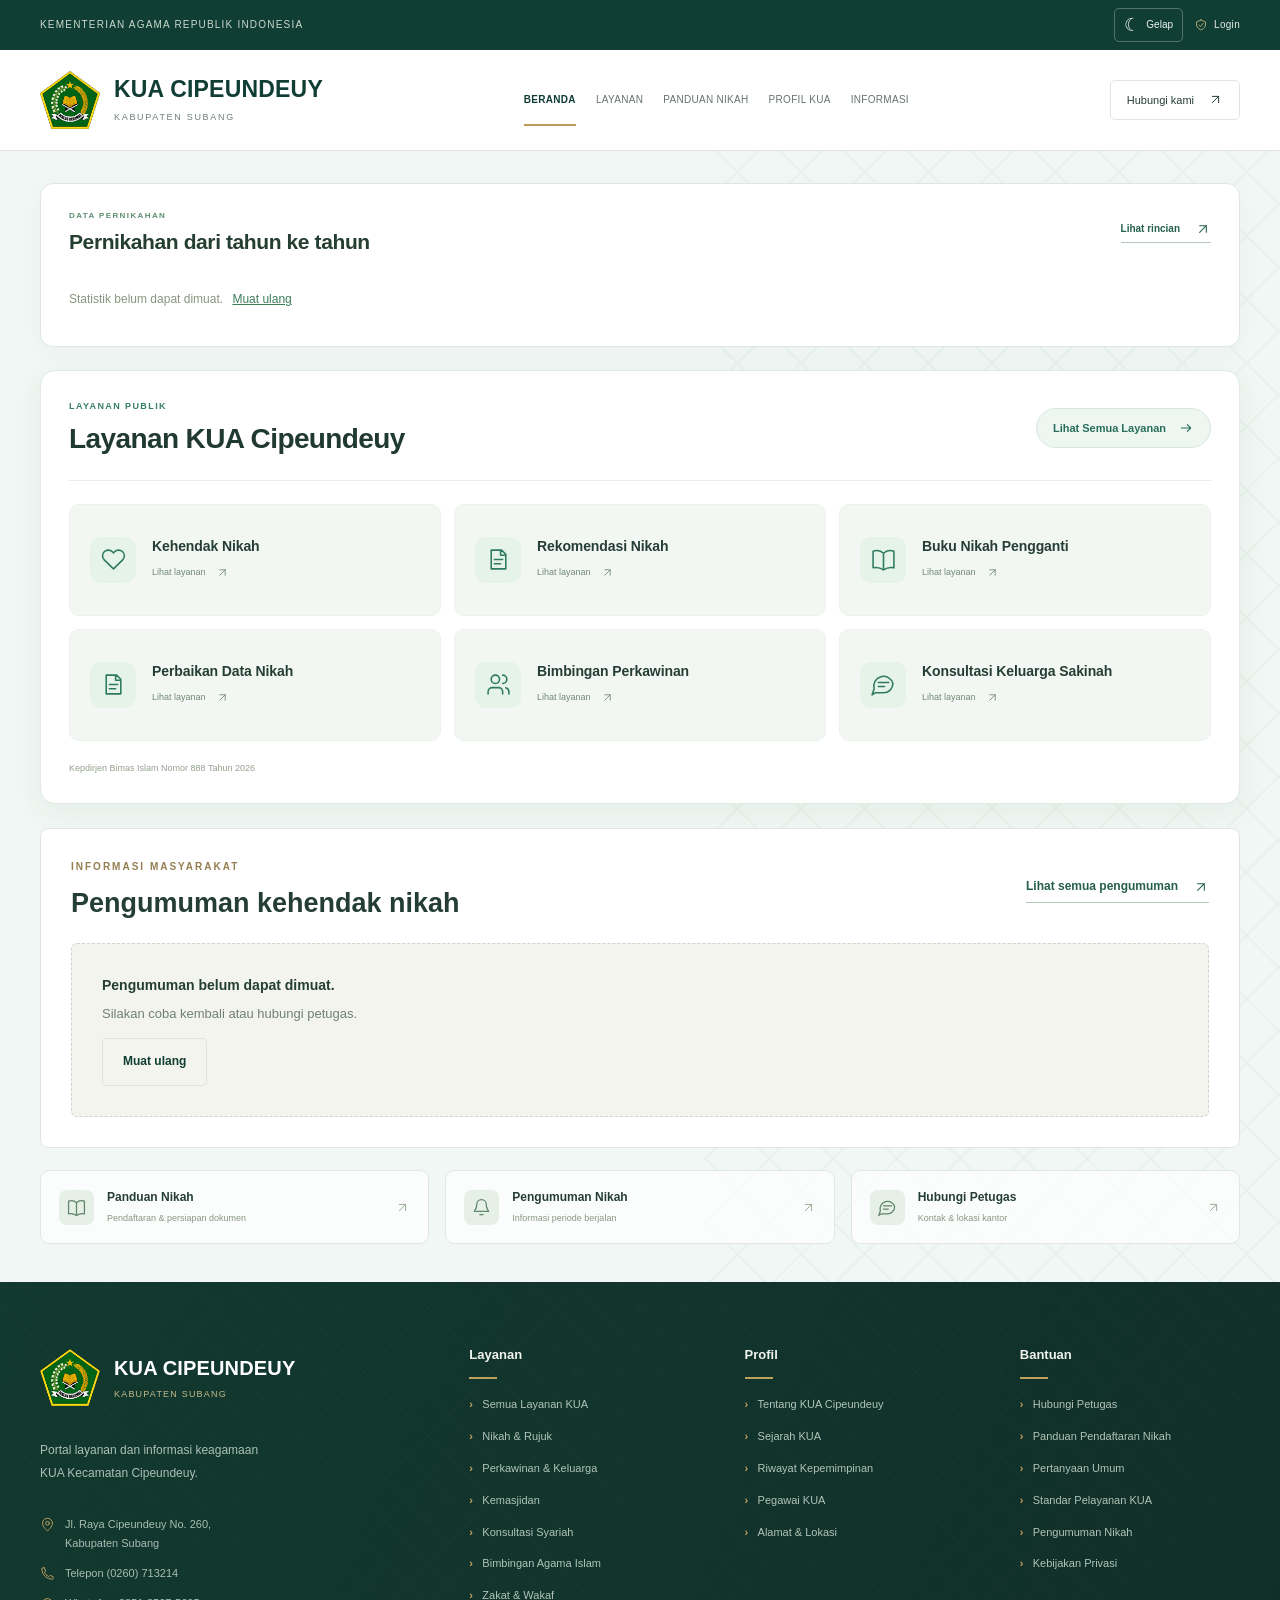
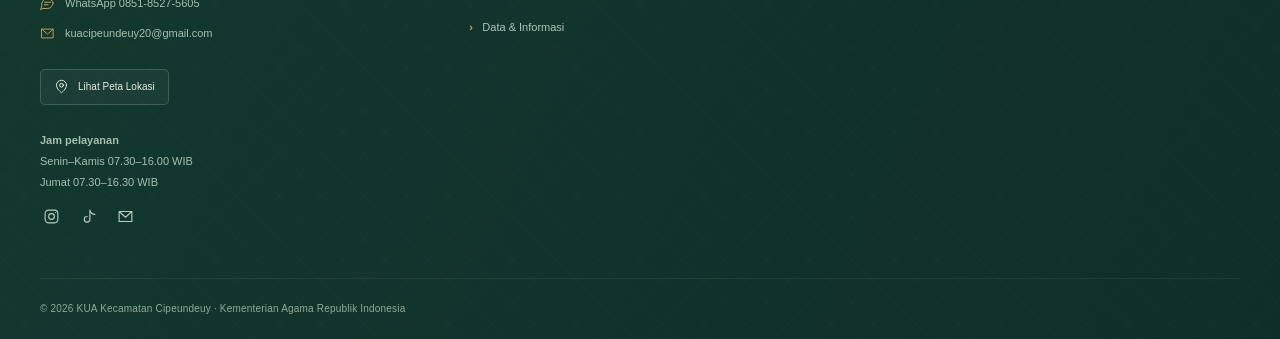
==== commit a55ed42b: "Add files via upload" ====
--- a/index.html
+++ b/index.html
@@ -3,6 +3,6 @@
 <a class="skip" href="#main">Lewati ke konten</a><div class="utility"><div class="container"><span>KEMENTERIAN AGAMA REPUBLIK INDONESIA</span><a href="admin.html" id="adminLink" class="admin-entry" hidden>Panel Admin</a><button type="button" id="themeToggle" class="theme-toggle" aria-label="Aktifkan mode gelap" aria-pressed="false"><span aria-hidden="true" id="themeIcon">☾</span><span id="themeLabel">Gelap</span></button><button type="button" class="account-button" id="accountButton" aria-haspopup="dialog"><i data-icon="shield"></i><span id="accountButtonLabel">Login</span></button></div></div>
 <header class="header"><div class="container header-inner"><a class="brand" href="#beranda" aria-label="KUA Cipeundeuy, beranda"><img src="assets/logo-kemenag-resmi.png" width="46" height="52" alt="Logo Kementerian Agama"><span><strong>KUA CIPEUNDEUY</strong><small>KABUPATEN SUBANG</small></span></a><nav class="desktop-nav" aria-label="Navigasi utama"><a href="#beranda">Beranda</a><a href="#layanan">Layanan</a><a href="#nikah">Panduan Nikah</a><a href="#profil">Profil KUA</a><a href="#informasi">Informasi</a></nav><a class="contact-top" href="#kontak">Hubungi kami <i data-icon="arrow"></i></a><button class="menu-toggle" aria-label="Buka menu" aria-expanded="false" aria-controls="mobileMenu"><i data-icon="menu"></i></button></div><nav id="mobileMenu" class="mobile-menu" hidden aria-label="Menu ponsel"><a href="#beranda">Beranda</a><a href="#layanan">Layanan masyarakat</a><a href="#nikah">Panduan nikah</a><a href="#profil">Profil & sejarah</a><a href="#pegawai">Pegawai KUA</a><a href="#informasi">Informasi & pengumuman</a><a href="#kontak">Kontak & lokasi</a></nav></header>
 <main id="main" tabindex="-1"></main>
-<footer class="footer official-footer" aria-label="Informasi dan navigasi KUA"><div class="container footer-top"><section class="footer-identity"><a class="brand light" href="#beranda"><img src="assets/logo-kemenag-resmi.png" width="62" height="70" alt="Logo Kementerian Agama"><span><strong>KUA CIPEUNDEUY</strong><small>KABUPATEN SUBANG</small></span></a><p class="footer-description">Portal layanan dan informasi keagamaan<br>KUA Kecamatan Cipeundeuy.</p><div class="footer-contact"><div><i data-icon="pin"></i><span>Jl. Raya Cipeundeuy No. 260,<br>Kabupaten Subang</span></div><a href="tel:0260713214"><i data-icon="phone"></i><span>Telepon (0260) 713214</span></a><a href="https://wa.me/6285185275605" target="_blank" rel="noopener"><i data-icon="chat"></i><span>WhatsApp 0851-8527-5605</span></a><a href="mailto:kuacipeundeuy20@gmail.com"><i data-icon="mail"></i><span>kuacipeundeuy20@gmail.com</span></a></div><a class="footer-map" href="https://www.google.com/maps/search/?api=1&query=Kantor+Urusan+Agama+Cipeundeuy+Subang" target="_blank" rel="noopener"><i data-icon="pin"></i>Lihat Peta Lokasi</a><p class="footer-hours"><strong>Jam pelayanan</strong><br>Senin–Kamis 07.30–16.00 WIB<br>Jumat 07.30–16.30 WIB</p><div class="footer-social" aria-label="Kanal resmi"><a href="https://www.instagram.com/kua.cipeundeuy.subang/" target="_blank" rel="noopener" aria-label="Instagram KUA Cipeundeuy"><svg viewBox="0 0 24 24" aria-hidden="true"><rect x="3" y="3" width="18" height="18" rx="5"/><circle cx="12" cy="12" r="4"/><path d="M17.5 6.5h.01"/></svg></a><a href="https://www.tiktok.com/@kua.cipeundeuy.subang" target="_blank" rel="noopener" aria-label="TikTok KUA Cipeundeuy"><svg viewBox="0 0 24 24" aria-hidden="true"><path d="M14 3v13a4 4 0 1 1-4-4M14 3c1 4 3 6 7 6"/></svg></a><a href="mailto:kuacipeundeuy20@gmail.com" aria-label="Email KUA Cipeundeuy"><i data-icon="mail"></i></a></div></section><section class="footer-links"><h3>Layanan</h3><a href="#layanan">Semua Layanan KUA</a><a href="#layanan?group=nikah">Nikah & Rujuk</a><a href="#layanan?group=keluarga">Perkawinan & Keluarga</a><a href="#layanan?group=masjid">Kemasjidan</a><a href="#layanan?group=syariah">Konsultasi Syariah</a><a href="#layanan?group=agama">Bimbingan Agama Islam</a><a href="#layanan?group=wakaf">Zakat & Wakaf</a><a href="#layanan?group=data">Data & Informasi</a></section><section class="footer-links"><h3>Profil</h3><a href="#profil">Tentang KUA Cipeundeuy</a><a href="#profil?section=sejarah">Sejarah KUA</a><a href="#profil?section=kepemimpinan">Riwayat Kepemimpinan</a><a href="#pegawai">Pegawai KUA</a><a href="#kontak">Alamat & Lokasi</a></section><section class="footer-links"><h3>Bantuan</h3><a href="#kontak">Hubungi Petugas</a><a href="#nikah">Panduan Pendaftaran Nikah</a><a href="#faq">Pertanyaan Umum</a><a href="assets/standar-pelayanan-kua-888-2026.pdf" target="_blank" rel="noopener">Standar Pelayanan KUA</a><a href="#informasi?section=nikah">Pengumuman Nikah</a><a href="#privasi">Kebijakan Privasi</a></section></div><div class="container footer-bottom"><span>© <span id="year"></span> KUA Kecamatan Cipeundeuy · Kementerian Agama Republik Indonesia</span><button type="button" class="footer-backtop" aria-label="Kembali ke atas halaman" title="Kembali ke atas halaman"><i data-icon="right"></i></button></div></footer>
+<footer class="footer official-footer" aria-label="Informasi dan navigasi KUA"><div class="container footer-top"><section class="footer-identity"><a class="brand light" href="#beranda"><img src="assets/logo-kemenag-resmi.png" width="62" height="70" alt="Logo Kementerian Agama"><span><strong>KUA CIPEUNDEUY</strong><small>KABUPATEN SUBANG</small></span></a><p class="footer-description">Portal layanan dan informasi keagamaan<br>KUA Kecamatan Cipeundeuy.</p><div class="footer-contact"><div><i data-icon="pin"></i><span>Jl. Raya Cipeundeuy No. 260,<br>Kabupaten Subang</span></div><a href="tel:0260713214"><i data-icon="phone"></i><span>Telepon (0260) 713214</span></a><a href="https://wa.me/6285185275605" target="_blank" rel="noopener"><i data-icon="chat"></i><span>WhatsApp 0851-8527-5605</span></a><a href="mailto:kuacipeundeuy20@gmail.com"><i data-icon="mail"></i><span>kuacipeundeuy20@gmail.com</span></a></div><a class="footer-map" href="https://www.google.com/maps/search/?api=1&query=Kantor+Urusan+Agama+Cipeundeuy+Subang" target="_blank" rel="noopener"><i data-icon="pin"></i>Lihat Peta Lokasi</a><p class="footer-hours"><strong>Jam pelayanan</strong><br>Senin–Kamis 07.30–16.00 WIB<br>Jumat 07.30–16.30 WIB</p><div class="footer-social" aria-label="Kanal resmi"><a href="https://www.instagram.com/kua.cipeundeuy.subang/" target="_blank" rel="noopener" aria-label="Instagram KUA Cipeundeuy"><svg viewBox="0 0 24 24" aria-hidden="true"><rect x="3" y="3" width="18" height="18" rx="5"/><circle cx="12" cy="12" r="4"/><path d="M17.5 6.5h.01"/></svg></a><a href="https://www.tiktok.com/@kua.cipeundeuy.subang" target="_blank" rel="noopener" aria-label="TikTok KUA Cipeundeuy"><svg viewBox="0 0 24 24" aria-hidden="true"><path d="M14 3v13a4 4 0 1 1-4-4M14 3c1 4 3 6 7 6"/></svg></a><a href="mailto:kuacipeundeuy20@gmail.com" aria-label="Email KUA Cipeundeuy"><i data-icon="mail"></i></a></div></section><section class="footer-links"><h3>Layanan</h3><a href="#layanan">Semua Layanan KUA</a><a href="#layanan?group=nikah">Nikah & Rujuk</a><a href="#layanan?group=keluarga">Perkawinan & Keluarga</a><a href="#layanan?group=masjid">Kemasjidan</a><a href="#layanan?group=syariah">Konsultasi Syariah</a><a href="#layanan?group=agama">Bimbingan Agama Islam</a><a href="#layanan?group=wakaf">Zakat & Wakaf</a><a href="#layanan?group=data">Data & Informasi</a></section><section class="footer-links"><h3>Profil</h3><a href="#profil">Tentang KUA Cipeundeuy</a><a href="#profil?section=sejarah">Sejarah KUA</a><a href="#profil?section=kepemimpinan">Riwayat Kepemimpinan</a><a href="#pegawai">Pegawai KUA</a><a href="#kontak">Alamat & Lokasi</a></section><section class="footer-links"><h3>Bantuan</h3><a href="#kontak">Hubungi Petugas</a><a href="#nikah">Panduan Pendaftaran Nikah</a><a href="#faq">Pertanyaan Umum</a><a href="assets/standar-pelayanan-kua-888-2026.pdf" target="_blank" rel="noopener">Standar Pelayanan KUA</a><a href="#informasi?section=nikah">Pengumuman Nikah</a><a href="#privasi">Kebijakan Privasi</a></section></div><div class="container footer-bottom"><span>© <span id="year"></span> KUA Kecamatan Cipeundeuy · Kementerian Agama Republik Indonesia</span></div></footer><button type="button" class="back-to-top" aria-label="Kembali ke atas halaman" title="Kembali ke atas halaman" hidden><i data-icon="right"></i></button>
 <nav class="bottom-nav" aria-label="Navigasi cepat ponsel"><a href="#beranda"><i data-icon="home"></i>Beranda</a><a href="#layanan"><i data-icon="grid"></i>Layanan</a><a href="#nikah"><i data-icon="book"></i>Panduan Nikah</a><a href="#informasi"><i data-icon="bell"></i>Informasi</a><a href="#kontak"><i data-icon="phone"></i>Kontak</a></nav>
 <dialog id="detailDialog" aria-labelledby="dialogTitle"><div class="dialog-top"><span class="eyebrow">KUA CIPEUNDEUY</span><button id="closeDialog" class="icon-button" aria-label="Tutup"><i data-icon="close"></i></button></div><div id="dialogContent"></div></dialog><script type="module" src="app.js"></script><dialog id="accountDialog" aria-labelledby="accountTitle"><div class="dialog-top"><span class="eyebrow">AKSES PETUGAS</span><button type="button" class="icon-button" id="closeAccountDialog" aria-label="Tutup login"><i data-icon="close"></i></button></div><h2 id="accountTitle">Login Petugas</h2><p>Gunakan akun yang sudah terdaftar.</p><form id="accountForm"><label for="accountEmail">Email</label><input id="accountEmail" name="email" type="email" autocomplete="username" required placeholder="Email petugas"><label for="accountPassword">Password</label><input id="accountPassword" name="password" type="password" autocomplete="current-password" required placeholder="Masukkan password"><p id="accountError" class="account-error" role="status" aria-live="polite"></p><button type="submit" class="button" id="accountSubmit">Login</button></form></dialog><div id="accountNotice" class="account-notice" role="status" aria-live="polite" hidden></div><script type="module" src="auth.js"></script></body></html>
--- a/style.css
+++ b/style.css
@@ -215,10 +215,12 @@
 html[data-theme="dark"] .privacy-copy p{color:#b9ccc0}
 html[data-theme="dark"] .header,html[data-theme="dark"] .bottom-nav{background:#15261ff5}html[data-theme="dark"] .direct-home,html[data-theme="dark"] .catalog-page,html[data-theme="dark"] .profile-page,html[data-theme="dark"] .nikah-guide-content{background:#101b16}html[data-theme="dark"] .button:not(.outline),html[data-theme="dark"] .tab.active,html[data-theme="dark"] .category-filter.active{background:#286149;color:#fff}html[data-theme="dark"] .button.outline{color:#c5e4d0;border-color:#6c987d}html[data-theme="dark"] input,html[data-theme="dark"] select,html[data-theme="dark"] textarea{color:var(--ink);background:#14231c;border-color:var(--line)}html[data-theme="dark"] .privacy-copy p{color:#b9ccc0}html[data-theme="dark"] .brand.light strong{color:#fff}html[data-theme="dark"] .catalog-card:hover{background:#243d30}html[data-theme="dark"] dialog{color:var(--ink);background:#192a22}html[data-theme="dark"] ::backdrop{background:#000a}@media(max-width:700px){.utility .container{gap:8px}.theme-toggle{padding:2px 7px;min-height:32px;font-size:10px}.utility .container>span:first-child{font-size:8px;letter-spacing:.4px}}
 
-/* Tombol kembali ke atas: responsif terhadap interaksi dan pilihan gerak. */
-.official-footer .footer-backtop{width:44px;height:44px;cursor:pointer;transition:background .2s,border-color .2s,box-shadow .2s;box-shadow:0 0 0 0 #d5b87800}
-.official-footer .footer-backtop svg{animation:backtop-arrow 2.4s ease-in-out infinite}
-.official-footer .footer-backtop:hover,.official-footer .footer-backtop:focus-visible{background:#ffffff20;border-color:#d5b878;box-shadow:0 0 0 5px #d5b87815;color:#f5d99b}
-.official-footer .footer-backtop:active{background:#ffffff30}
+/* Tombol mengambang di atas navigasi ponsel. */
+.back-to-top{position:fixed;right:max(24px,env(safe-area-inset-right));bottom:24px;z-index:30;display:grid;place-items:center;width:46px;height:46px;padding:0;border:1px solid #7ba489;border-radius:50%;background:#164e3b;color:#fff;cursor:pointer;box-shadow:0 5px 18px #0003;transition:background .2s,box-shadow .2s}
+.back-to-top svg{width:21px;height:21px;transform:rotate(-90deg);animation:backtop-arrow 2.4s ease-in-out infinite}
+.back-to-top:hover,.back-to-top:focus-visible{background:#287052;box-shadow:0 5px 22px #0005}
+.back-to-top:active{background:#113e30}
+html[data-theme="dark"] .back-to-top{background:#285c43;color:#f1f9f4;border-color:#a7c6b0}
 @keyframes backtop-arrow{0%,70%,100%{transform:translateY(0) rotate(-90deg)}35%{transform:translateY(-4px) rotate(-90deg)}}
-@media(prefers-reduced-motion:reduce){html{scroll-behavior:auto}.official-footer .footer-backtop{transition:none}.official-footer .footer-backtop svg{animation:none}}
+@media(max-width:700px){.back-to-top{right:max(16px,env(safe-area-inset-right));bottom:calc(86px + env(safe-area-inset-bottom))}}
+@media(prefers-reduced-motion:reduce){html{scroll-behavior:auto}.back-to-top{transition:none}.back-to-top svg{animation:none}}
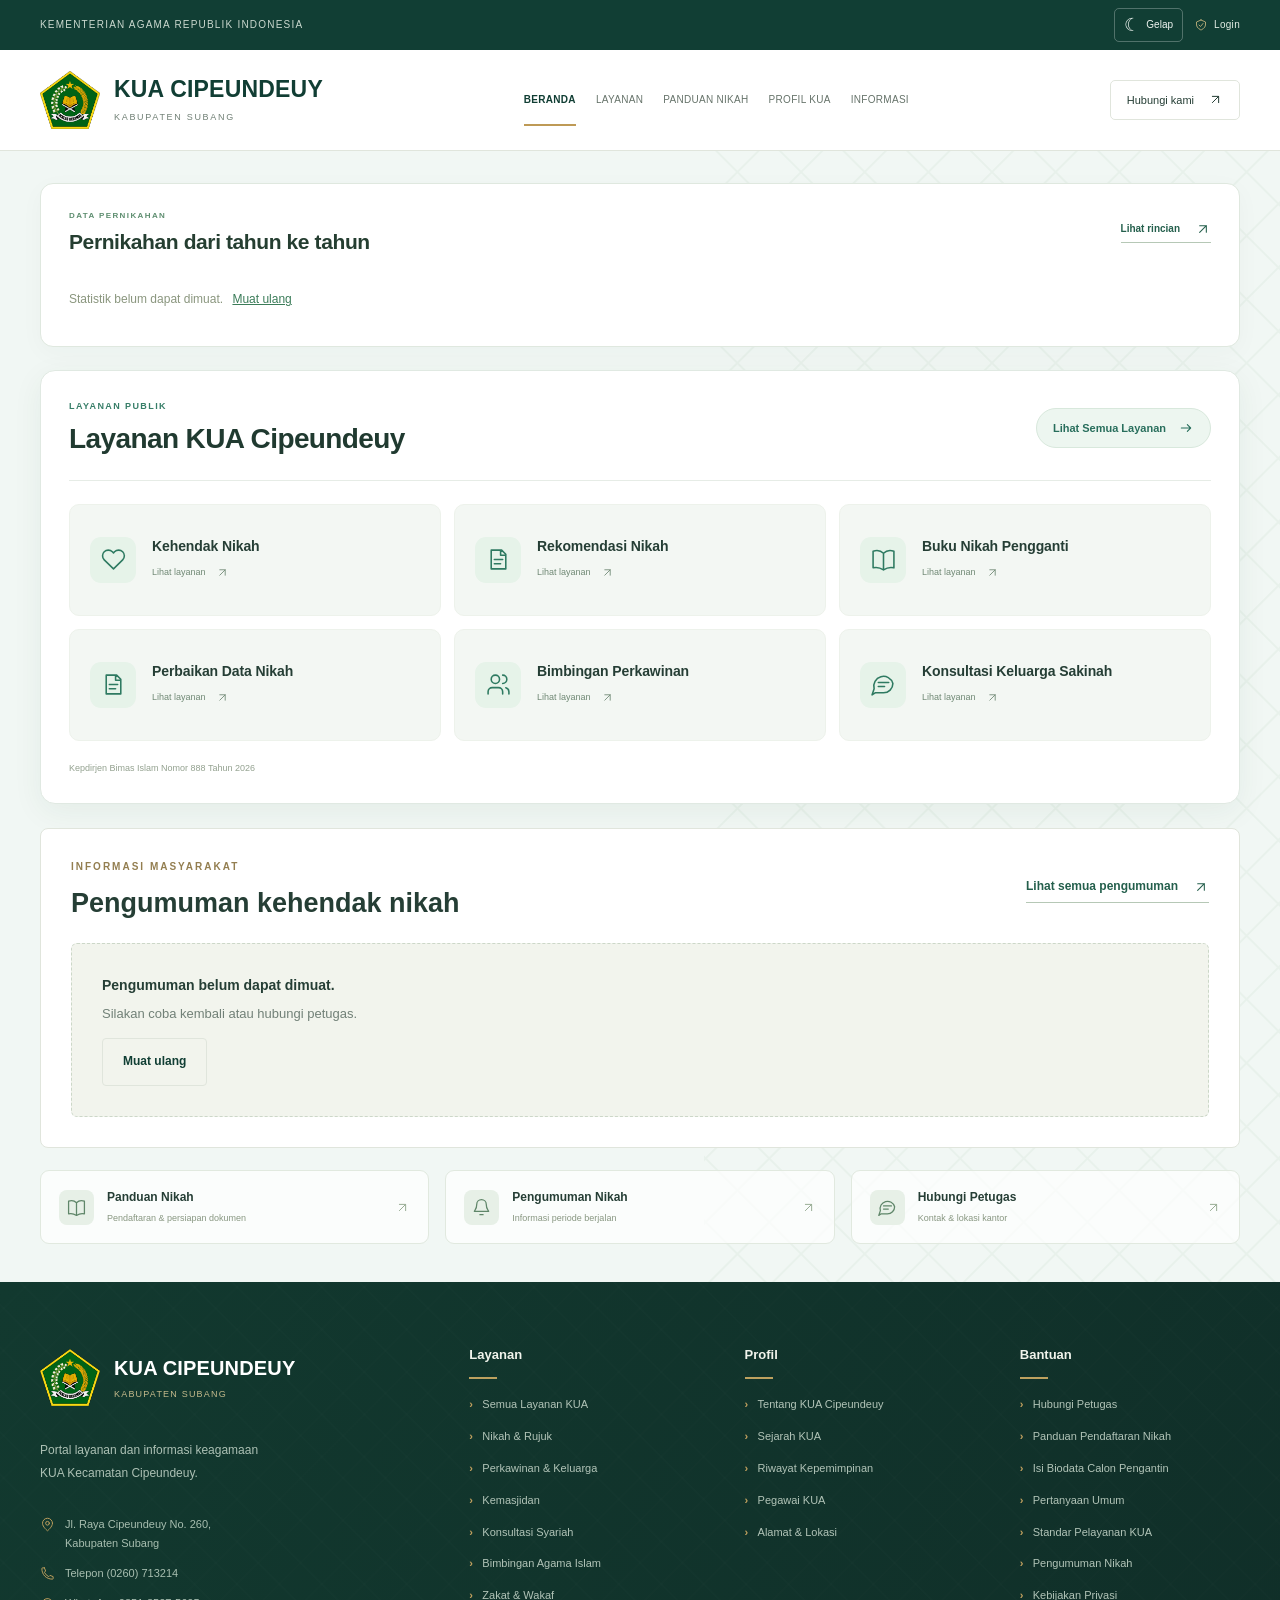
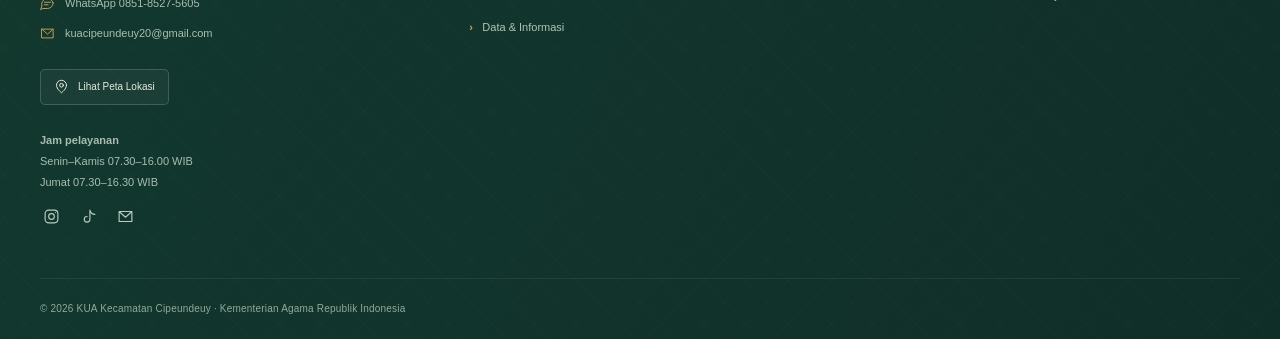
==== commit 98dfb54b: "Add files via upload" ====
--- a/index.html
+++ b/index.html
@@ -1,8 +1,8 @@
 <!doctype html>
 <html lang="id"><head><meta charset="utf-8"><meta name="viewport" content="width=device-width,initial-scale=1"><meta name="theme-color" content="#113e34"><meta name="description" content="Portal layanan KUA Kecamatan Cipeundeuy, Kabupaten Subang. Panduan layanan, pengumuman nikah, profil, dan kontak resmi."><title>KUA Cipeundeuy — Melayani dengan Hati</title><link rel="icon" href="assets/logo-kemenag-resmi.png"><script src="theme.js"></script><link rel="stylesheet" href="style.css"></head><body>
 <a class="skip" href="#main">Lewati ke konten</a><div class="utility"><div class="container"><span>KEMENTERIAN AGAMA REPUBLIK INDONESIA</span><a href="admin.html" id="adminLink" class="admin-entry" hidden>Panel Admin</a><button type="button" id="themeToggle" class="theme-toggle" aria-label="Aktifkan mode gelap" aria-pressed="false"><span aria-hidden="true" id="themeIcon">☾</span><span id="themeLabel">Gelap</span></button><button type="button" class="account-button" id="accountButton" aria-haspopup="dialog"><i data-icon="shield"></i><span id="accountButtonLabel">Login</span></button></div></div>
-<header class="header"><div class="container header-inner"><a class="brand" href="#beranda" aria-label="KUA Cipeundeuy, beranda"><img src="assets/logo-kemenag-resmi.png" width="46" height="52" alt="Logo Kementerian Agama"><span><strong>KUA CIPEUNDEUY</strong><small>KABUPATEN SUBANG</small></span></a><nav class="desktop-nav" aria-label="Navigasi utama"><a href="#beranda">Beranda</a><a href="#layanan">Layanan</a><a href="#nikah">Panduan Nikah</a><a href="#profil">Profil KUA</a><a href="#informasi">Informasi</a></nav><a class="contact-top" href="#kontak">Hubungi kami <i data-icon="arrow"></i></a><button class="menu-toggle" aria-label="Buka menu" aria-expanded="false" aria-controls="mobileMenu"><i data-icon="menu"></i></button></div><nav id="mobileMenu" class="mobile-menu" hidden aria-label="Menu ponsel"><a href="#beranda">Beranda</a><a href="#layanan">Layanan masyarakat</a><a href="#nikah">Panduan nikah</a><a href="#profil">Profil & sejarah</a><a href="#pegawai">Pegawai KUA</a><a href="#informasi">Informasi & pengumuman</a><a href="#kontak">Kontak & lokasi</a></nav></header>
+<header class="header"><div class="container header-inner"><a class="brand" href="#beranda" aria-label="KUA Cipeundeuy, beranda"><img src="assets/logo-kemenag-resmi.png" width="46" height="52" alt="Logo Kementerian Agama"><span><strong>KUA CIPEUNDEUY</strong><small>KABUPATEN SUBANG</small></span></a><nav class="desktop-nav" aria-label="Navigasi utama"><a href="#beranda">Beranda</a><a href="#layanan">Layanan</a><a href="#nikah">Panduan Nikah</a><a href="#profil">Profil KUA</a><a href="#informasi">Informasi</a></nav><a class="contact-top" href="#kontak">Hubungi kami <i data-icon="arrow"></i></a><button class="menu-toggle" aria-label="Buka menu" aria-expanded="false" aria-controls="mobileMenu"><i data-icon="menu"></i></button></div><nav id="mobileMenu" class="mobile-menu" hidden aria-label="Menu ponsel"><a href="#beranda">Beranda</a><a href="#layanan">Layanan masyarakat</a><a href="#nikah">Panduan nikah</a><a href="catin.html">Isi Biodata Calon Pengantin</a><a href="#profil">Profil & sejarah</a><a href="#pegawai">Pegawai KUA</a><a href="#informasi">Informasi & pengumuman</a><a href="#kontak">Kontak & lokasi</a></nav></header>
 <main id="main" tabindex="-1"></main>
-<footer class="footer official-footer" aria-label="Informasi dan navigasi KUA"><div class="container footer-top"><section class="footer-identity"><a class="brand light" href="#beranda"><img src="assets/logo-kemenag-resmi.png" width="62" height="70" alt="Logo Kementerian Agama"><span><strong>KUA CIPEUNDEUY</strong><small>KABUPATEN SUBANG</small></span></a><p class="footer-description">Portal layanan dan informasi keagamaan<br>KUA Kecamatan Cipeundeuy.</p><div class="footer-contact"><div><i data-icon="pin"></i><span>Jl. Raya Cipeundeuy No. 260,<br>Kabupaten Subang</span></div><a href="tel:0260713214"><i data-icon="phone"></i><span>Telepon (0260) 713214</span></a><a href="https://wa.me/6285185275605" target="_blank" rel="noopener"><i data-icon="chat"></i><span>WhatsApp 0851-8527-5605</span></a><a href="mailto:kuacipeundeuy20@gmail.com"><i data-icon="mail"></i><span>kuacipeundeuy20@gmail.com</span></a></div><a class="footer-map" href="https://www.google.com/maps/search/?api=1&query=Kantor+Urusan+Agama+Cipeundeuy+Subang" target="_blank" rel="noopener"><i data-icon="pin"></i>Lihat Peta Lokasi</a><p class="footer-hours"><strong>Jam pelayanan</strong><br>Senin–Kamis 07.30–16.00 WIB<br>Jumat 07.30–16.30 WIB</p><div class="footer-social" aria-label="Kanal resmi"><a href="https://www.instagram.com/kua.cipeundeuy.subang/" target="_blank" rel="noopener" aria-label="Instagram KUA Cipeundeuy"><svg viewBox="0 0 24 24" aria-hidden="true"><rect x="3" y="3" width="18" height="18" rx="5"/><circle cx="12" cy="12" r="4"/><path d="M17.5 6.5h.01"/></svg></a><a href="https://www.tiktok.com/@kua.cipeundeuy.subang" target="_blank" rel="noopener" aria-label="TikTok KUA Cipeundeuy"><svg viewBox="0 0 24 24" aria-hidden="true"><path d="M14 3v13a4 4 0 1 1-4-4M14 3c1 4 3 6 7 6"/></svg></a><a href="mailto:kuacipeundeuy20@gmail.com" aria-label="Email KUA Cipeundeuy"><i data-icon="mail"></i></a></div></section><section class="footer-links"><h3>Layanan</h3><a href="#layanan">Semua Layanan KUA</a><a href="#layanan?group=nikah">Nikah & Rujuk</a><a href="#layanan?group=keluarga">Perkawinan & Keluarga</a><a href="#layanan?group=masjid">Kemasjidan</a><a href="#layanan?group=syariah">Konsultasi Syariah</a><a href="#layanan?group=agama">Bimbingan Agama Islam</a><a href="#layanan?group=wakaf">Zakat & Wakaf</a><a href="#layanan?group=data">Data & Informasi</a></section><section class="footer-links"><h3>Profil</h3><a href="#profil">Tentang KUA Cipeundeuy</a><a href="#profil?section=sejarah">Sejarah KUA</a><a href="#profil?section=kepemimpinan">Riwayat Kepemimpinan</a><a href="#pegawai">Pegawai KUA</a><a href="#kontak">Alamat & Lokasi</a></section><section class="footer-links"><h3>Bantuan</h3><a href="#kontak">Hubungi Petugas</a><a href="#nikah">Panduan Pendaftaran Nikah</a><a href="#faq">Pertanyaan Umum</a><a href="assets/standar-pelayanan-kua-888-2026.pdf" target="_blank" rel="noopener">Standar Pelayanan KUA</a><a href="#informasi?section=nikah">Pengumuman Nikah</a><a href="#privasi">Kebijakan Privasi</a></section></div><div class="container footer-bottom"><span>© <span id="year"></span> KUA Kecamatan Cipeundeuy · Kementerian Agama Republik Indonesia</span></div></footer><button type="button" class="back-to-top" aria-label="Kembali ke atas halaman" title="Kembali ke atas halaman" hidden><i data-icon="right"></i></button>
+<footer class="footer official-footer" aria-label="Informasi dan navigasi KUA"><div class="container footer-top"><section class="footer-identity"><a class="brand light" href="#beranda"><img src="assets/logo-kemenag-resmi.png" width="62" height="70" alt="Logo Kementerian Agama"><span><strong>KUA CIPEUNDEUY</strong><small>KABUPATEN SUBANG</small></span></a><p class="footer-description">Portal layanan dan informasi keagamaan<br>KUA Kecamatan Cipeundeuy.</p><div class="footer-contact"><div><i data-icon="pin"></i><span>Jl. Raya Cipeundeuy No. 260,<br>Kabupaten Subang</span></div><a href="tel:0260713214"><i data-icon="phone"></i><span>Telepon (0260) 713214</span></a><a href="https://wa.me/6285185275605" target="_blank" rel="noopener"><i data-icon="chat"></i><span>WhatsApp 0851-8527-5605</span></a><a href="mailto:kuacipeundeuy20@gmail.com"><i data-icon="mail"></i><span>kuacipeundeuy20@gmail.com</span></a></div><a class="footer-map" href="https://www.google.com/maps/search/?api=1&query=Kantor+Urusan+Agama+Cipeundeuy+Subang" target="_blank" rel="noopener"><i data-icon="pin"></i>Lihat Peta Lokasi</a><p class="footer-hours"><strong>Jam pelayanan</strong><br>Senin–Kamis 07.30–16.00 WIB<br>Jumat 07.30–16.30 WIB</p><div class="footer-social" aria-label="Kanal resmi"><a href="https://www.instagram.com/kua.cipeundeuy.subang/" target="_blank" rel="noopener" aria-label="Instagram KUA Cipeundeuy"><svg viewBox="0 0 24 24" aria-hidden="true"><rect x="3" y="3" width="18" height="18" rx="5"/><circle cx="12" cy="12" r="4"/><path d="M17.5 6.5h.01"/></svg></a><a href="https://www.tiktok.com/@kua.cipeundeuy.subang" target="_blank" rel="noopener" aria-label="TikTok KUA Cipeundeuy"><svg viewBox="0 0 24 24" aria-hidden="true"><path d="M14 3v13a4 4 0 1 1-4-4M14 3c1 4 3 6 7 6"/></svg></a><a href="mailto:kuacipeundeuy20@gmail.com" aria-label="Email KUA Cipeundeuy"><i data-icon="mail"></i></a></div></section><section class="footer-links"><h3>Layanan</h3><a href="#layanan">Semua Layanan KUA</a><a href="#layanan?group=nikah">Nikah & Rujuk</a><a href="#layanan?group=keluarga">Perkawinan & Keluarga</a><a href="#layanan?group=masjid">Kemasjidan</a><a href="#layanan?group=syariah">Konsultasi Syariah</a><a href="#layanan?group=agama">Bimbingan Agama Islam</a><a href="#layanan?group=wakaf">Zakat & Wakaf</a><a href="#layanan?group=data">Data & Informasi</a></section><section class="footer-links"><h3>Profil</h3><a href="#profil">Tentang KUA Cipeundeuy</a><a href="#profil?section=sejarah">Sejarah KUA</a><a href="#profil?section=kepemimpinan">Riwayat Kepemimpinan</a><a href="#pegawai">Pegawai KUA</a><a href="#kontak">Alamat & Lokasi</a></section><section class="footer-links"><h3>Bantuan</h3><a href="#kontak">Hubungi Petugas</a><a href="#nikah">Panduan Pendaftaran Nikah</a><a href="catin.html">Isi Biodata Calon Pengantin</a><a href="#faq">Pertanyaan Umum</a><a href="assets/standar-pelayanan-kua-888-2026.pdf" target="_blank" rel="noopener">Standar Pelayanan KUA</a><a href="#informasi?section=nikah">Pengumuman Nikah</a><a href="#privasi">Kebijakan Privasi</a></section></div><div class="container footer-bottom"><span>© <span id="year"></span> KUA Kecamatan Cipeundeuy · Kementerian Agama Republik Indonesia</span></div></footer><button type="button" class="back-to-top" aria-label="Kembali ke atas halaman" title="Kembali ke atas halaman" hidden><i data-icon="right"></i></button>
 <nav class="bottom-nav" aria-label="Navigasi cepat ponsel"><a href="#beranda"><i data-icon="home"></i>Beranda</a><a href="#layanan"><i data-icon="grid"></i>Layanan</a><a href="#nikah"><i data-icon="book"></i>Panduan Nikah</a><a href="#informasi"><i data-icon="bell"></i>Informasi</a><a href="#kontak"><i data-icon="phone"></i>Kontak</a></nav>
 <dialog id="detailDialog" aria-labelledby="dialogTitle"><div class="dialog-top"><span class="eyebrow">KUA CIPEUNDEUY</span><button id="closeDialog" class="icon-button" aria-label="Tutup"><i data-icon="close"></i></button></div><div id="dialogContent"></div></dialog><script type="module" src="app.js"></script><dialog id="accountDialog" aria-labelledby="accountTitle"><div class="dialog-top"><span class="eyebrow">AKSES PETUGAS</span><button type="button" class="icon-button" id="closeAccountDialog" aria-label="Tutup login"><i data-icon="close"></i></button></div><h2 id="accountTitle">Login Petugas</h2><p>Gunakan akun yang sudah terdaftar.</p><form id="accountForm"><label for="accountEmail">Email</label><input id="accountEmail" name="email" type="email" autocomplete="username" required placeholder="Email petugas"><label for="accountPassword">Password</label><input id="accountPassword" name="password" type="password" autocomplete="current-password" required placeholder="Masukkan password"><p id="accountError" class="account-error" role="status" aria-live="polite"></p><button type="submit" class="button" id="accountSubmit">Login</button></form></dialog><div id="accountNotice" class="account-notice" role="status" aria-live="polite" hidden></div><script type="module" src="auth.js"></script></body></html>
--- a/style.css
+++ b/style.css
@@ -224,3 +224,6 @@
 @keyframes backtop-arrow{0%,70%,100%{transform:translateY(0) rotate(-90deg)}35%{transform:translateY(-4px) rotate(-90deg)}}
 @media(max-width:700px){.back-to-top{right:max(16px,env(safe-area-inset-right));bottom:calc(86px + env(safe-area-inset-bottom))}}
 @media(prefers-reduced-motion:reduce){html{scroll-behavior:auto}.back-to-top{transition:none}.back-to-top svg{animation:none}}
+
+/* Pratinjau identik dengan PNG hasil generate. */
+.poster-heading{text-align:center;padding:4px 12px 22px}.poster-heading h2{margin:8px 0;font-size:32px}.poster-heading p{font-size:13px;color:var(--muted);overflow-wrap:anywhere}.poster-preview{background:#e7ebe4;border-radius:12px;padding:14px;min-height:220px}.poster-preview img{display:block;width:100%;height:auto;box-shadow:0 7px 24px #173f3320;border-radius:5px}.poster-loading{padding:70px 20px;text-align:center;color:#3d5946;font-size:14px}.poster-actions{display:grid;grid-template-columns:1fr 1fr;gap:12px;margin-top:20px}.poster-actions button{min-height:48px;gap:10px}.poster-actions button:disabled{opacity:.5;cursor:wait}.poster-status{font-size:12px;line-height:1.7;color:var(--muted);text-align:center;margin:14px 0 0;overflow-wrap:anywhere}html[data-theme="dark"] .poster-preview{background:#24372d}html[data-theme="dark"] .poster-loading{color:#d4e3d7}@media(max-width:600px){.poster-preview{padding:8px}.poster-heading h2{font-size:26px}.poster-actions{gap:8px}.poster-actions .button{padding:12px 9px;font-size:12px}}
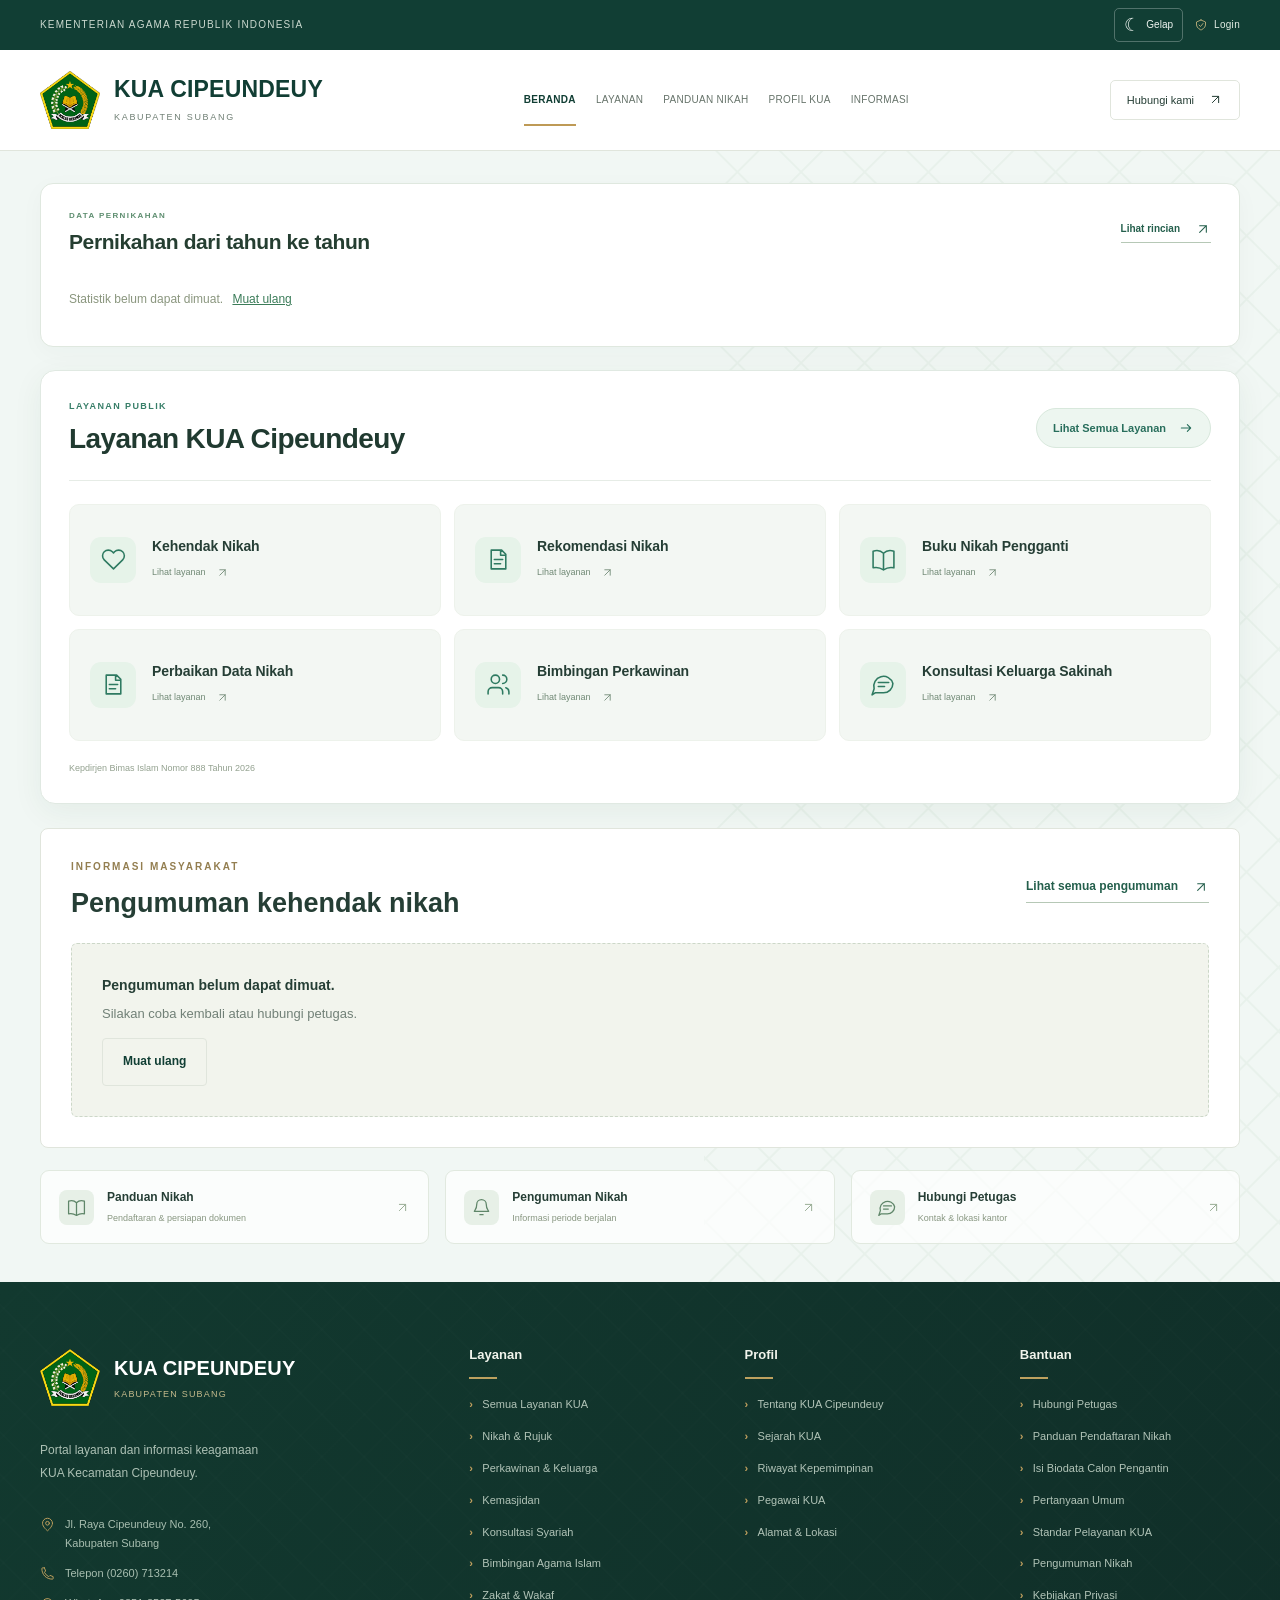
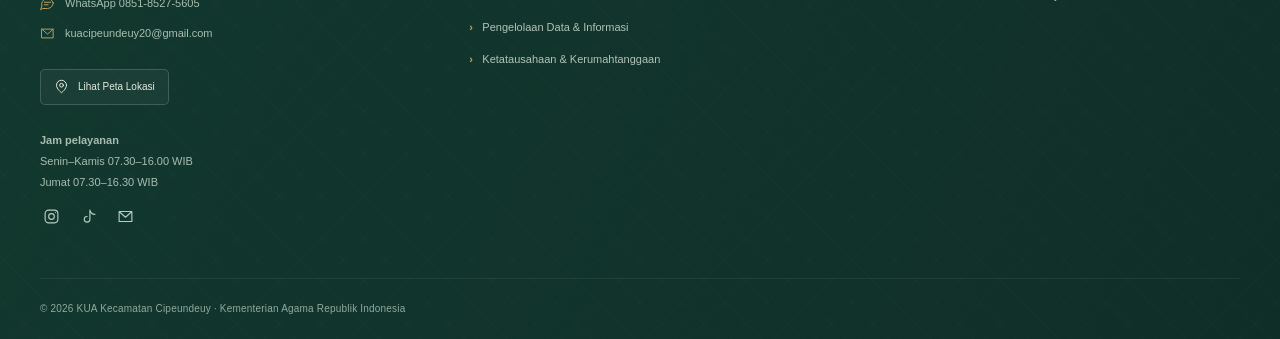
==== commit e489edea: "Add files via upload" ====
--- a/index.html
+++ b/index.html
@@ -1,8 +1,8 @@
 <!doctype html>
-<html lang="id"><head><meta charset="utf-8"><meta name="viewport" content="width=device-width,initial-scale=1"><meta name="theme-color" content="#113e34"><meta name="description" content="Portal layanan KUA Kecamatan Cipeundeuy, Kabupaten Subang. Panduan layanan, pengumuman nikah, profil, dan kontak resmi."><title>KUA Cipeundeuy — Melayani dengan Hati</title><link rel="icon" href="assets/logo-kemenag-resmi.png"><script src="theme.js"></script><link rel="stylesheet" href="style.css"></head><body>
+<html lang="id"><head><meta charset="utf-8"><meta name="viewport" content="width=device-width,initial-scale=1"><meta name="theme-color" content="#113e34"><meta name="description" content="Portal layanan KUA Kecamatan Cipeundeuy, Kabupaten Subang. Panduan layanan, pengumuman nikah, profil, dan kontak resmi."><title>KUA Cipeundeuy — Melayani dengan Hati</title><link rel="icon" href="assets/logo-kemenag-resmi.png"><script src="theme.js"></script><link rel="stylesheet" href="style.css?v=8-fungsi-20261124"></head><body>
 <a class="skip" href="#main">Lewati ke konten</a><div class="utility"><div class="container"><span>KEMENTERIAN AGAMA REPUBLIK INDONESIA</span><a href="admin.html" id="adminLink" class="admin-entry" hidden>Panel Admin</a><button type="button" id="themeToggle" class="theme-toggle" aria-label="Aktifkan mode gelap" aria-pressed="false"><span aria-hidden="true" id="themeIcon">☾</span><span id="themeLabel">Gelap</span></button><button type="button" class="account-button" id="accountButton" aria-haspopup="dialog"><i data-icon="shield"></i><span id="accountButtonLabel">Login</span></button></div></div>
 <header class="header"><div class="container header-inner"><a class="brand" href="#beranda" aria-label="KUA Cipeundeuy, beranda"><img src="assets/logo-kemenag-resmi.png" width="46" height="52" alt="Logo Kementerian Agama"><span><strong>KUA CIPEUNDEUY</strong><small>KABUPATEN SUBANG</small></span></a><nav class="desktop-nav" aria-label="Navigasi utama"><a href="#beranda">Beranda</a><a href="#layanan">Layanan</a><a href="#nikah">Panduan Nikah</a><a href="#profil">Profil KUA</a><a href="#informasi">Informasi</a></nav><a class="contact-top" href="#kontak">Hubungi kami <i data-icon="arrow"></i></a><button class="menu-toggle" aria-label="Buka menu" aria-expanded="false" aria-controls="mobileMenu"><i data-icon="menu"></i></button></div><nav id="mobileMenu" class="mobile-menu" hidden aria-label="Menu ponsel"><a href="#beranda">Beranda</a><a href="#layanan">Layanan masyarakat</a><a href="#nikah">Panduan nikah</a><a href="catin.html">Isi Biodata Calon Pengantin</a><a href="#profil">Profil & sejarah</a><a href="#pegawai">Pegawai KUA</a><a href="#informasi">Informasi & pengumuman</a><a href="#kontak">Kontak & lokasi</a></nav></header>
 <main id="main" tabindex="-1"></main>
-<footer class="footer official-footer" aria-label="Informasi dan navigasi KUA"><div class="container footer-top"><section class="footer-identity"><a class="brand light" href="#beranda"><img src="assets/logo-kemenag-resmi.png" width="62" height="70" alt="Logo Kementerian Agama"><span><strong>KUA CIPEUNDEUY</strong><small>KABUPATEN SUBANG</small></span></a><p class="footer-description">Portal layanan dan informasi keagamaan<br>KUA Kecamatan Cipeundeuy.</p><div class="footer-contact"><div><i data-icon="pin"></i><span>Jl. Raya Cipeundeuy No. 260,<br>Kabupaten Subang</span></div><a href="tel:0260713214"><i data-icon="phone"></i><span>Telepon (0260) 713214</span></a><a href="https://wa.me/6285185275605" target="_blank" rel="noopener"><i data-icon="chat"></i><span>WhatsApp 0851-8527-5605</span></a><a href="mailto:kuacipeundeuy20@gmail.com"><i data-icon="mail"></i><span>kuacipeundeuy20@gmail.com</span></a></div><a class="footer-map" href="https://www.google.com/maps/search/?api=1&query=Kantor+Urusan+Agama+Cipeundeuy+Subang" target="_blank" rel="noopener"><i data-icon="pin"></i>Lihat Peta Lokasi</a><p class="footer-hours"><strong>Jam pelayanan</strong><br>Senin–Kamis 07.30–16.00 WIB<br>Jumat 07.30–16.30 WIB</p><div class="footer-social" aria-label="Kanal resmi"><a href="https://www.instagram.com/kua.cipeundeuy.subang/" target="_blank" rel="noopener" aria-label="Instagram KUA Cipeundeuy"><svg viewBox="0 0 24 24" aria-hidden="true"><rect x="3" y="3" width="18" height="18" rx="5"/><circle cx="12" cy="12" r="4"/><path d="M17.5 6.5h.01"/></svg></a><a href="https://www.tiktok.com/@kua.cipeundeuy.subang" target="_blank" rel="noopener" aria-label="TikTok KUA Cipeundeuy"><svg viewBox="0 0 24 24" aria-hidden="true"><path d="M14 3v13a4 4 0 1 1-4-4M14 3c1 4 3 6 7 6"/></svg></a><a href="mailto:kuacipeundeuy20@gmail.com" aria-label="Email KUA Cipeundeuy"><i data-icon="mail"></i></a></div></section><section class="footer-links"><h3>Layanan</h3><a href="#layanan">Semua Layanan KUA</a><a href="#layanan?group=nikah">Nikah & Rujuk</a><a href="#layanan?group=keluarga">Perkawinan & Keluarga</a><a href="#layanan?group=masjid">Kemasjidan</a><a href="#layanan?group=syariah">Konsultasi Syariah</a><a href="#layanan?group=agama">Bimbingan Agama Islam</a><a href="#layanan?group=wakaf">Zakat & Wakaf</a><a href="#layanan?group=data">Data & Informasi</a></section><section class="footer-links"><h3>Profil</h3><a href="#profil">Tentang KUA Cipeundeuy</a><a href="#profil?section=sejarah">Sejarah KUA</a><a href="#profil?section=kepemimpinan">Riwayat Kepemimpinan</a><a href="#pegawai">Pegawai KUA</a><a href="#kontak">Alamat & Lokasi</a></section><section class="footer-links"><h3>Bantuan</h3><a href="#kontak">Hubungi Petugas</a><a href="#nikah">Panduan Pendaftaran Nikah</a><a href="catin.html">Isi Biodata Calon Pengantin</a><a href="#faq">Pertanyaan Umum</a><a href="assets/standar-pelayanan-kua-888-2026.pdf" target="_blank" rel="noopener">Standar Pelayanan KUA</a><a href="#informasi?section=nikah">Pengumuman Nikah</a><a href="#privasi">Kebijakan Privasi</a></section></div><div class="container footer-bottom"><span>© <span id="year"></span> KUA Kecamatan Cipeundeuy · Kementerian Agama Republik Indonesia</span></div></footer><button type="button" class="back-to-top" aria-label="Kembali ke atas halaman" title="Kembali ke atas halaman" hidden><i data-icon="right"></i></button>
+<footer class="footer official-footer" aria-label="Informasi dan navigasi KUA"><div class="container footer-top"><section class="footer-identity"><a class="brand light" href="#beranda"><img src="assets/logo-kemenag-resmi.png" width="62" height="70" alt="Logo Kementerian Agama"><span><strong>KUA CIPEUNDEUY</strong><small>KABUPATEN SUBANG</small></span></a><p class="footer-description">Portal layanan dan informasi keagamaan<br>KUA Kecamatan Cipeundeuy.</p><div class="footer-contact"><div><i data-icon="pin"></i><span>Jl. Raya Cipeundeuy No. 260,<br>Kabupaten Subang</span></div><a href="tel:0260713214"><i data-icon="phone"></i><span>Telepon (0260) 713214</span></a><a href="https://wa.me/6285185275605" target="_blank" rel="noopener"><i data-icon="chat"></i><span>WhatsApp 0851-8527-5605</span></a><a href="mailto:kuacipeundeuy20@gmail.com"><i data-icon="mail"></i><span>kuacipeundeuy20@gmail.com</span></a></div><a class="footer-map" href="https://www.google.com/maps/search/?api=1&query=Kantor+Urusan+Agama+Cipeundeuy+Subang" target="_blank" rel="noopener"><i data-icon="pin"></i>Lihat Peta Lokasi</a><p class="footer-hours"><strong>Jam pelayanan</strong><br>Senin–Kamis 07.30–16.00 WIB<br>Jumat 07.30–16.30 WIB</p><div class="footer-social" aria-label="Kanal resmi"><a href="https://www.instagram.com/kua.cipeundeuy.subang/" target="_blank" rel="noopener" aria-label="Instagram KUA Cipeundeuy"><svg viewBox="0 0 24 24" aria-hidden="true"><rect x="3" y="3" width="18" height="18" rx="5"/><circle cx="12" cy="12" r="4"/><path d="M17.5 6.5h.01"/></svg></a><a href="https://www.tiktok.com/@kua.cipeundeuy.subang" target="_blank" rel="noopener" aria-label="TikTok KUA Cipeundeuy"><svg viewBox="0 0 24 24" aria-hidden="true"><path d="M14 3v13a4 4 0 1 1-4-4M14 3c1 4 3 6 7 6"/></svg></a><a href="mailto:kuacipeundeuy20@gmail.com" aria-label="Email KUA Cipeundeuy"><i data-icon="mail"></i></a></div></section><section class="footer-links"><h3>Layanan</h3><a href="#layanan">Semua Layanan KUA</a><a href="#layanan?group=nikah">Nikah & Rujuk</a><a href="#layanan?group=keluarga">Perkawinan & Keluarga</a><a href="#layanan?group=masjid">Kemasjidan</a><a href="#layanan?group=syariah">Konsultasi Syariah</a><a href="#layanan?group=agama">Bimbingan Agama Islam</a><a href="#layanan?group=wakaf">Zakat & Wakaf</a><a href="#layanan?group=data">Pengelolaan Data & Informasi</a><a href="#layanan?group=tata-usaha">Ketatausahaan & Kerumahtanggaan</a></section><section class="footer-links"><h3>Profil</h3><a href="#profil">Tentang KUA Cipeundeuy</a><a href="#profil?section=sejarah">Sejarah KUA</a><a href="#profil?section=kepemimpinan">Riwayat Kepemimpinan</a><a href="#pegawai">Pegawai KUA</a><a href="#kontak">Alamat & Lokasi</a></section><section class="footer-links"><h3>Bantuan</h3><a href="#kontak">Hubungi Petugas</a><a href="#nikah">Panduan Pendaftaran Nikah</a><a href="catin.html">Isi Biodata Calon Pengantin</a><a href="#faq">Pertanyaan Umum</a><a href="assets/standar-pelayanan-kua-888-2026.pdf" target="_blank" rel="noopener">Standar Pelayanan KUA</a><a href="#informasi?section=nikah">Pengumuman Nikah</a><a href="#privasi">Kebijakan Privasi</a></section></div><div class="container footer-bottom"><span>© <span id="year"></span> KUA Kecamatan Cipeundeuy · Kementerian Agama Republik Indonesia</span></div></footer><button type="button" class="back-to-top" aria-label="Kembali ke atas halaman" title="Kembali ke atas halaman" hidden><i data-icon="right"></i></button>
 <nav class="bottom-nav" aria-label="Navigasi cepat ponsel"><a href="#beranda"><i data-icon="home"></i>Beranda</a><a href="#layanan"><i data-icon="grid"></i>Layanan</a><a href="#nikah"><i data-icon="book"></i>Panduan Nikah</a><a href="#informasi"><i data-icon="bell"></i>Informasi</a><a href="#kontak"><i data-icon="phone"></i>Kontak</a></nav>
-<dialog id="detailDialog" aria-labelledby="dialogTitle"><div class="dialog-top"><span class="eyebrow">KUA CIPEUNDEUY</span><button id="closeDialog" class="icon-button" aria-label="Tutup"><i data-icon="close"></i></button></div><div id="dialogContent"></div></dialog><script type="module" src="app.js"></script><dialog id="accountDialog" aria-labelledby="accountTitle"><div class="dialog-top"><span class="eyebrow">AKSES PETUGAS</span><button type="button" class="icon-button" id="closeAccountDialog" aria-label="Tutup login"><i data-icon="close"></i></button></div><h2 id="accountTitle">Login Petugas</h2><p>Gunakan akun yang sudah terdaftar.</p><form id="accountForm"><label for="accountEmail">Email</label><input id="accountEmail" name="email" type="email" autocomplete="username" required placeholder="Email petugas"><label for="accountPassword">Password</label><input id="accountPassword" name="password" type="password" autocomplete="current-password" required placeholder="Masukkan password"><p id="accountError" class="account-error" role="status" aria-live="polite"></p><button type="submit" class="button" id="accountSubmit">Login</button></form></dialog><div id="accountNotice" class="account-notice" role="status" aria-live="polite" hidden></div><script type="module" src="auth.js"></script></body></html>
+<dialog id="detailDialog" aria-labelledby="dialogTitle"><div class="dialog-top"><span class="eyebrow">KUA CIPEUNDEUY</span><button id="closeDialog" class="icon-button" aria-label="Tutup"><i data-icon="close"></i></button></div><div id="dialogContent"></div></dialog><script type="module" src="app.js?v=8-fungsi-20261124"></script><dialog id="accountDialog" aria-labelledby="accountTitle"><div class="dialog-top"><span class="eyebrow">AKSES PETUGAS</span><button type="button" class="icon-button" id="closeAccountDialog" aria-label="Tutup login"><i data-icon="close"></i></button></div><h2 id="accountTitle">Login Petugas</h2><p>Gunakan akun yang sudah terdaftar.</p><form id="accountForm"><label for="accountEmail">Email</label><input id="accountEmail" name="email" type="email" autocomplete="username" required placeholder="Email petugas"><label for="accountPassword">Password</label><input id="accountPassword" name="password" type="password" autocomplete="current-password" required placeholder="Masukkan password"><p id="accountError" class="account-error" role="status" aria-live="polite"></p><button type="submit" class="button" id="accountSubmit">Login</button></form></dialog><div id="accountNotice" class="account-notice" role="status" aria-live="polite" hidden></div><script type="module" src="auth.js"></script></body></html>
--- a/style.css
+++ b/style.css
@@ -227,3 +227,6 @@
 
 /* Pratinjau identik dengan PNG hasil generate. */
 .poster-heading{text-align:center;padding:4px 12px 22px}.poster-heading h2{margin:8px 0;font-size:32px}.poster-heading p{font-size:13px;color:var(--muted);overflow-wrap:anywhere}.poster-preview{background:#e7ebe4;border-radius:12px;padding:14px;min-height:220px}.poster-preview img{display:block;width:100%;height:auto;box-shadow:0 7px 24px #173f3320;border-radius:5px}.poster-loading{padding:70px 20px;text-align:center;color:#3d5946;font-size:14px}.poster-actions{display:grid;grid-template-columns:1fr 1fr;gap:12px;margin-top:20px}.poster-actions button{min-height:48px;gap:10px}.poster-actions button:disabled{opacity:.5;cursor:wait}.poster-status{font-size:12px;line-height:1.7;color:var(--muted);text-align:center;margin:14px 0 0;overflow-wrap:anywhere}html[data-theme="dark"] .poster-preview{background:#24372d}html[data-theme="dark"] .poster-loading{color:#d4e3d7}@media(max-width:600px){.poster-preview{padding:8px}.poster-heading h2{font-size:26px}.poster-actions{gap:8px}.poster-actions .button{padding:12px 9px;font-size:12px}}
+
+/* Delapan fungsi KUA — Kepdirjen 888/2026 */
+.function-group{margin:0 0 2.5rem;min-width:0}.function-group>header{margin:0 0 1.2rem;max-width:58rem}.function-group h2{font-size:clamp(1.2rem,2.5vw,1.65rem);line-height:1.45;margin:.5rem 0;overflow-wrap:anywhere}.function-office{padding:1.5rem;border:1px solid var(--line,#cdd7cd);border-radius:14px;background:var(--surface,transparent);max-width:60rem}.function-office p{line-height:1.7;margin:0 0 1rem}.category-filter{white-space:normal;text-align:left}.category-filter span{white-space:nowrap}@media(max-width:600px){.function-group{margin-bottom:2rem}.function-office{padding:1rem}.category-filter{max-width:100%}}
